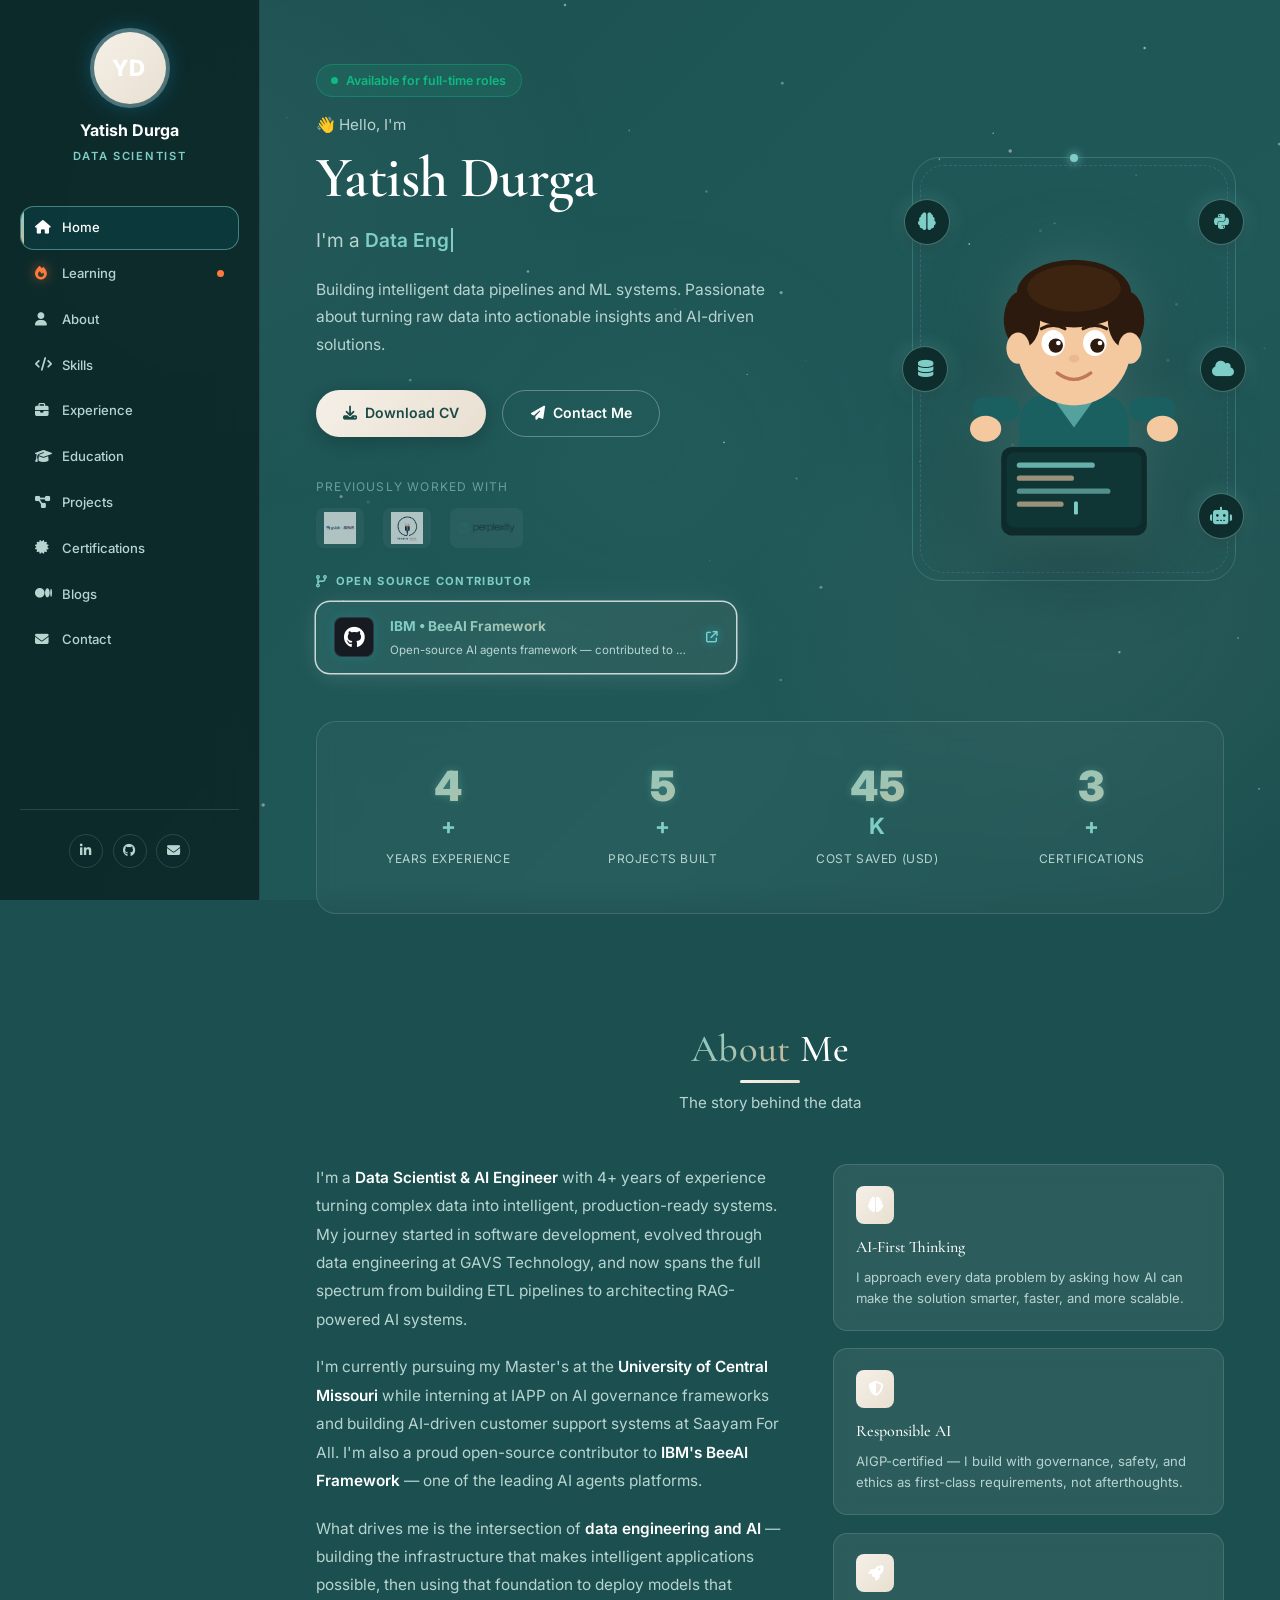
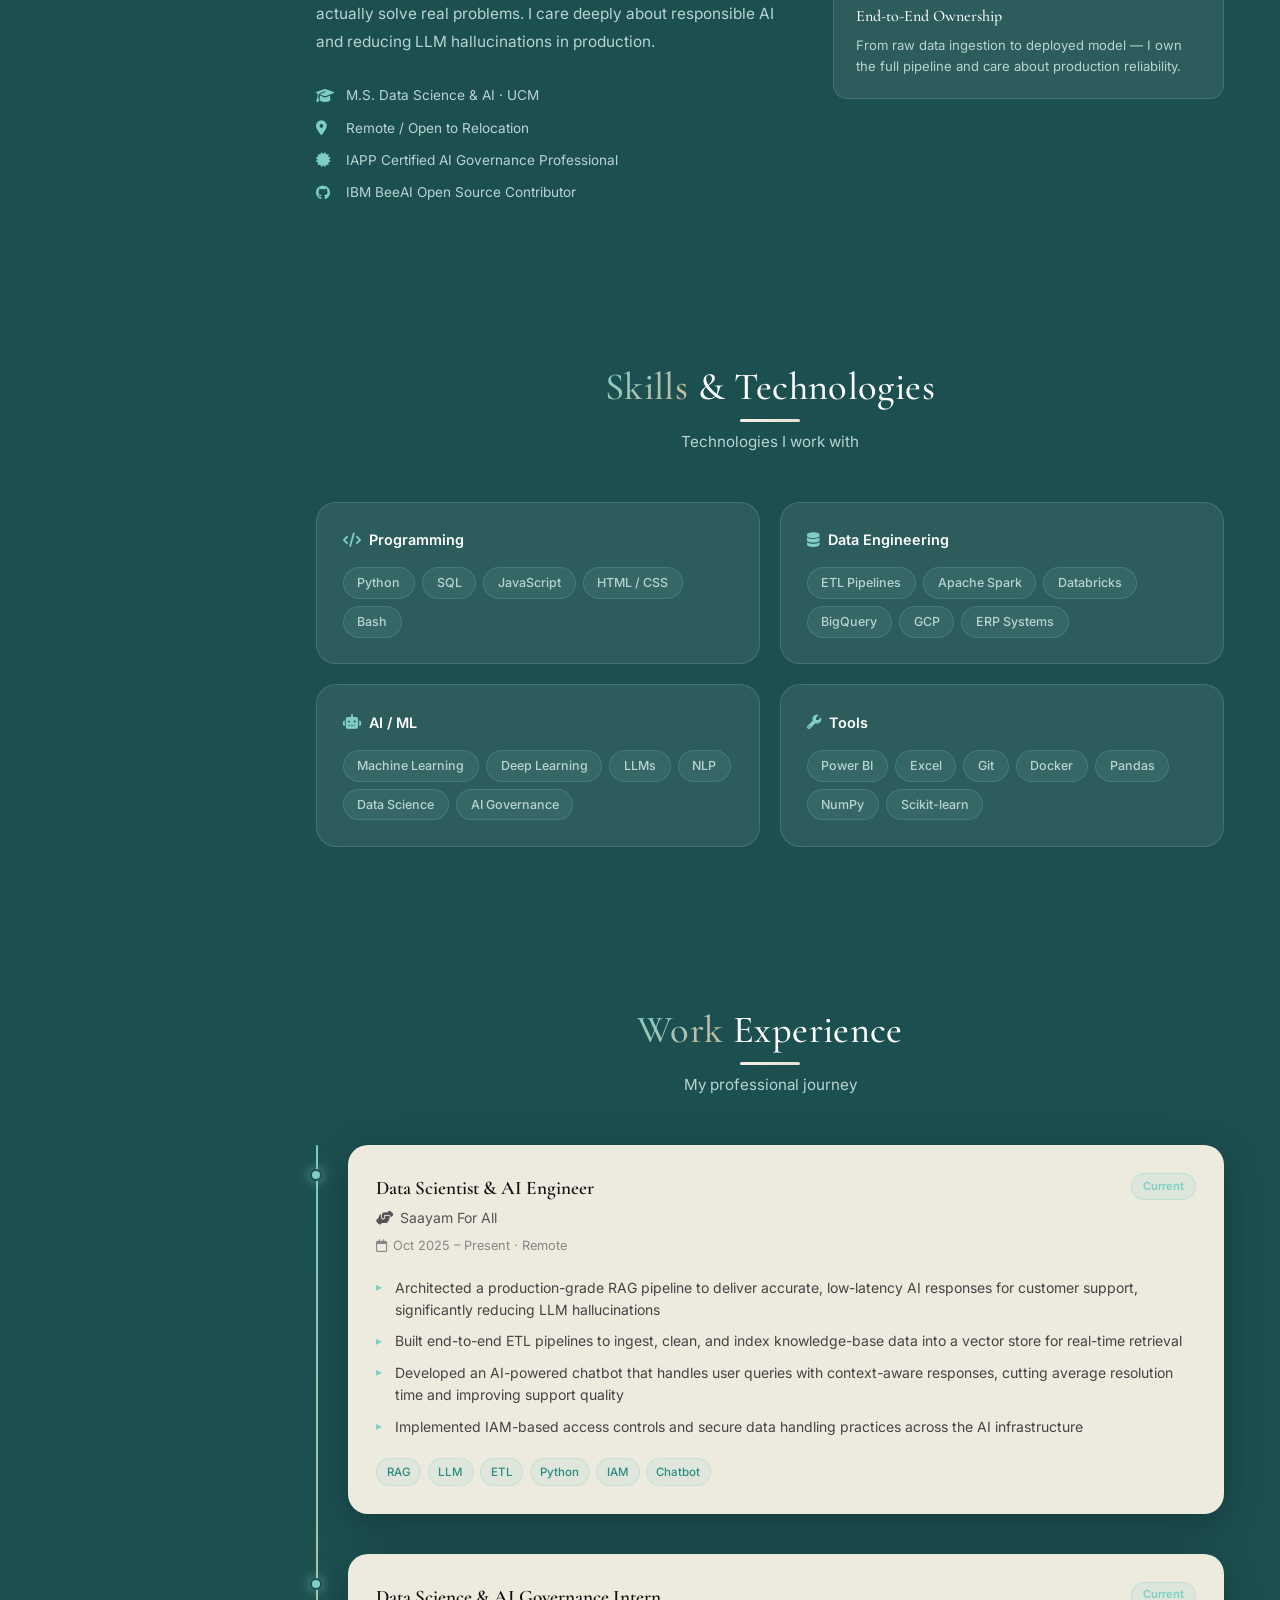
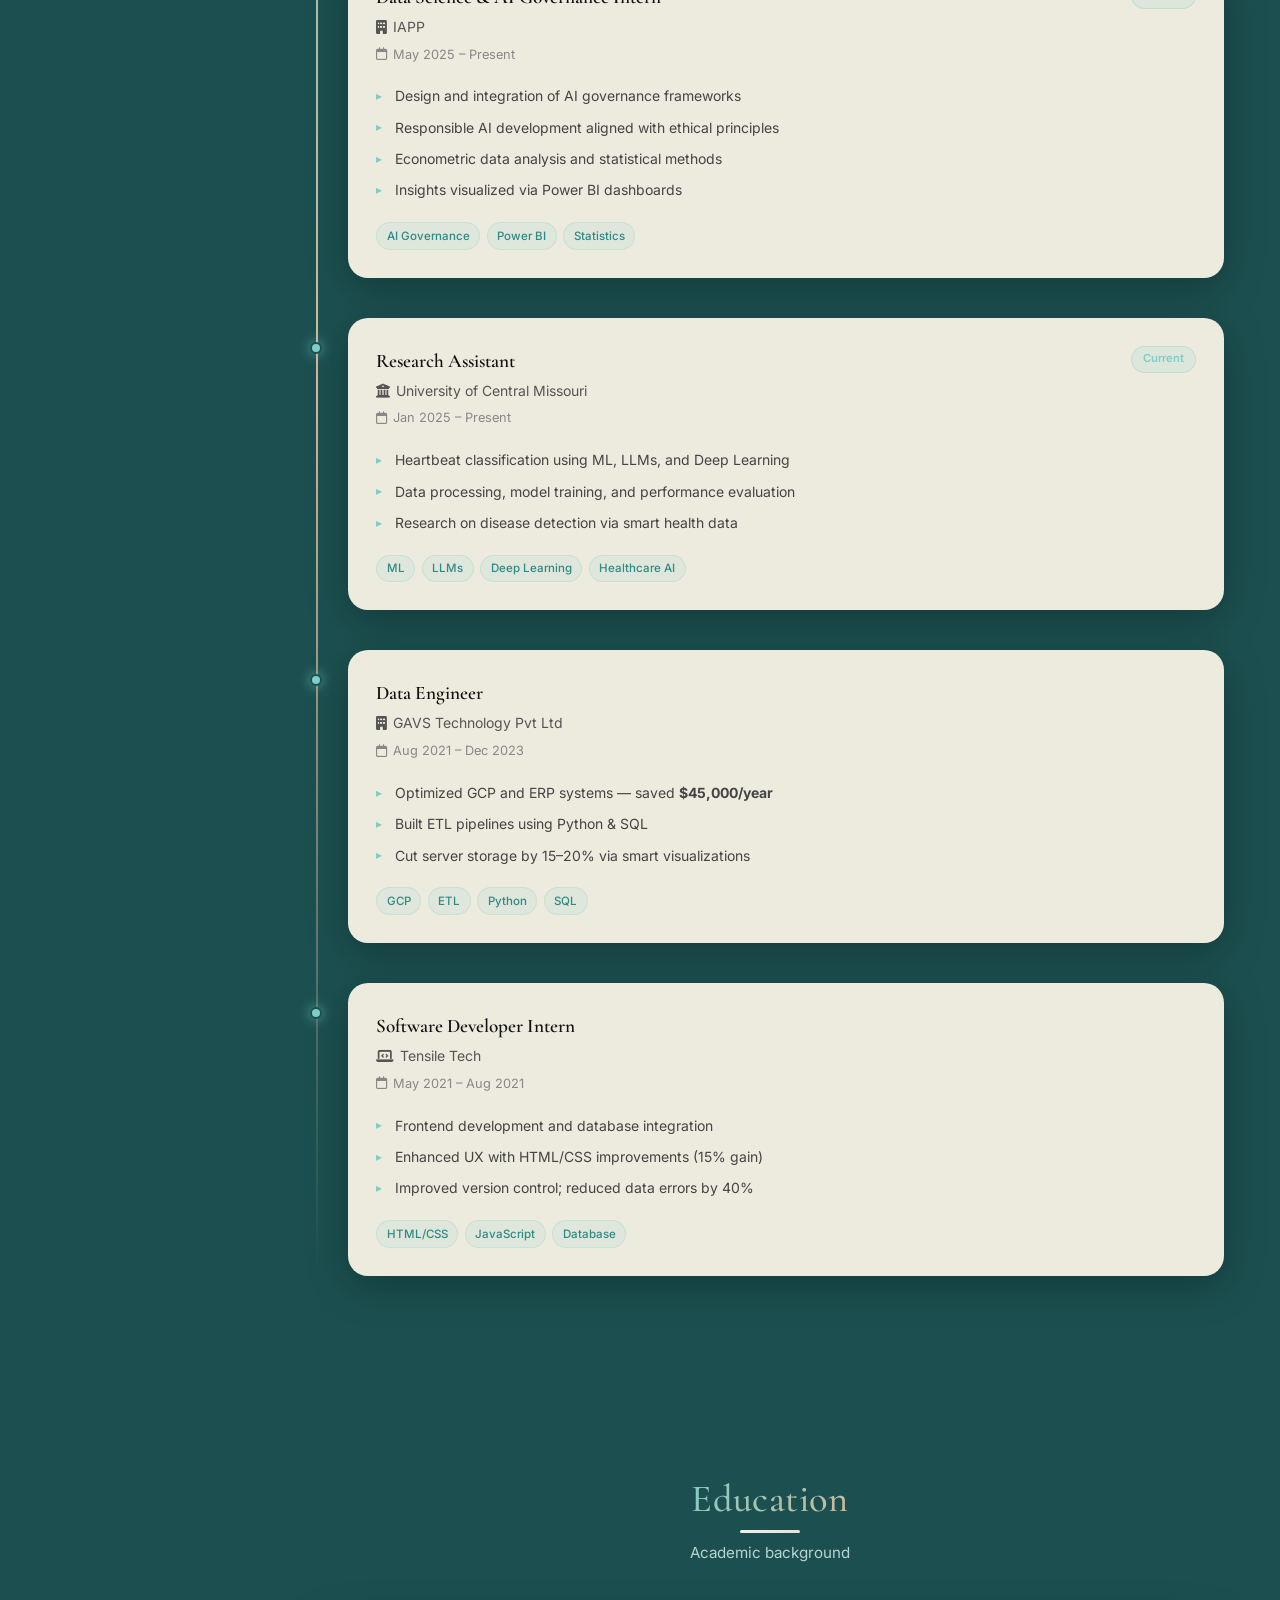
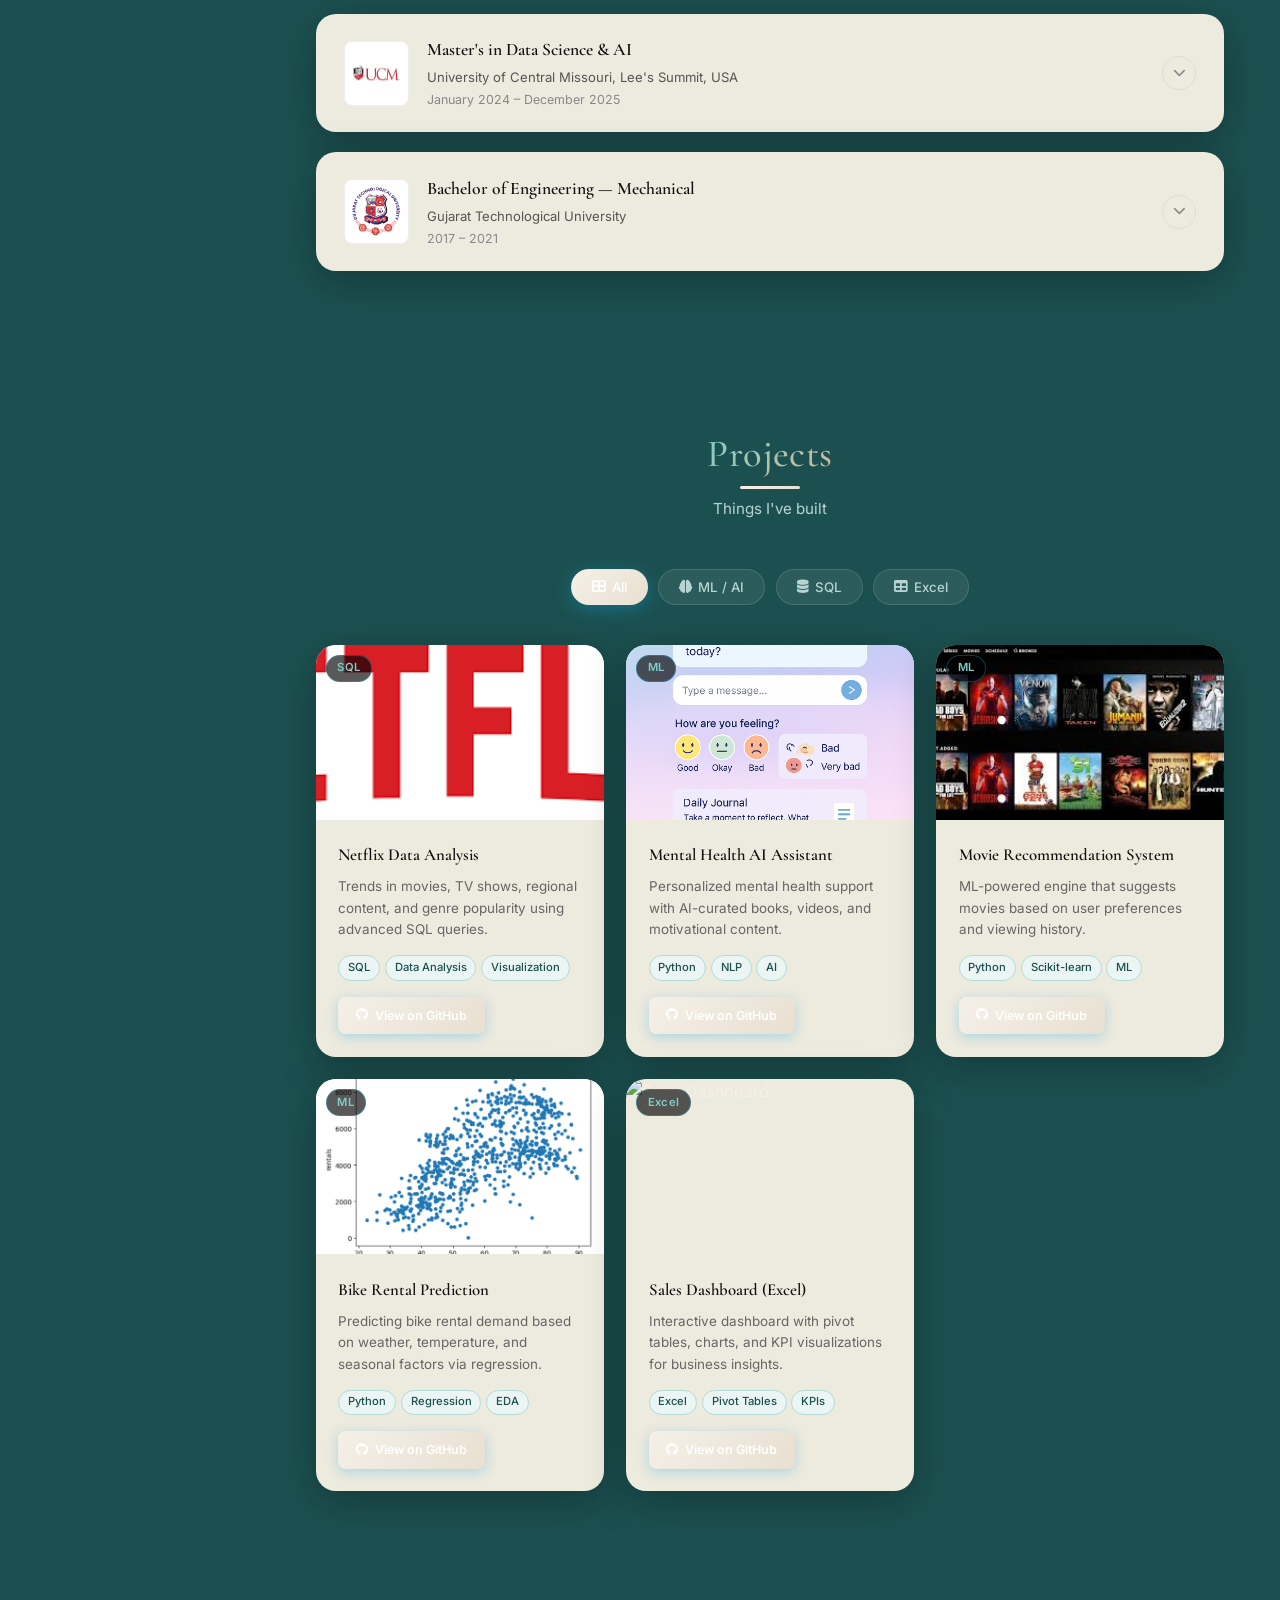
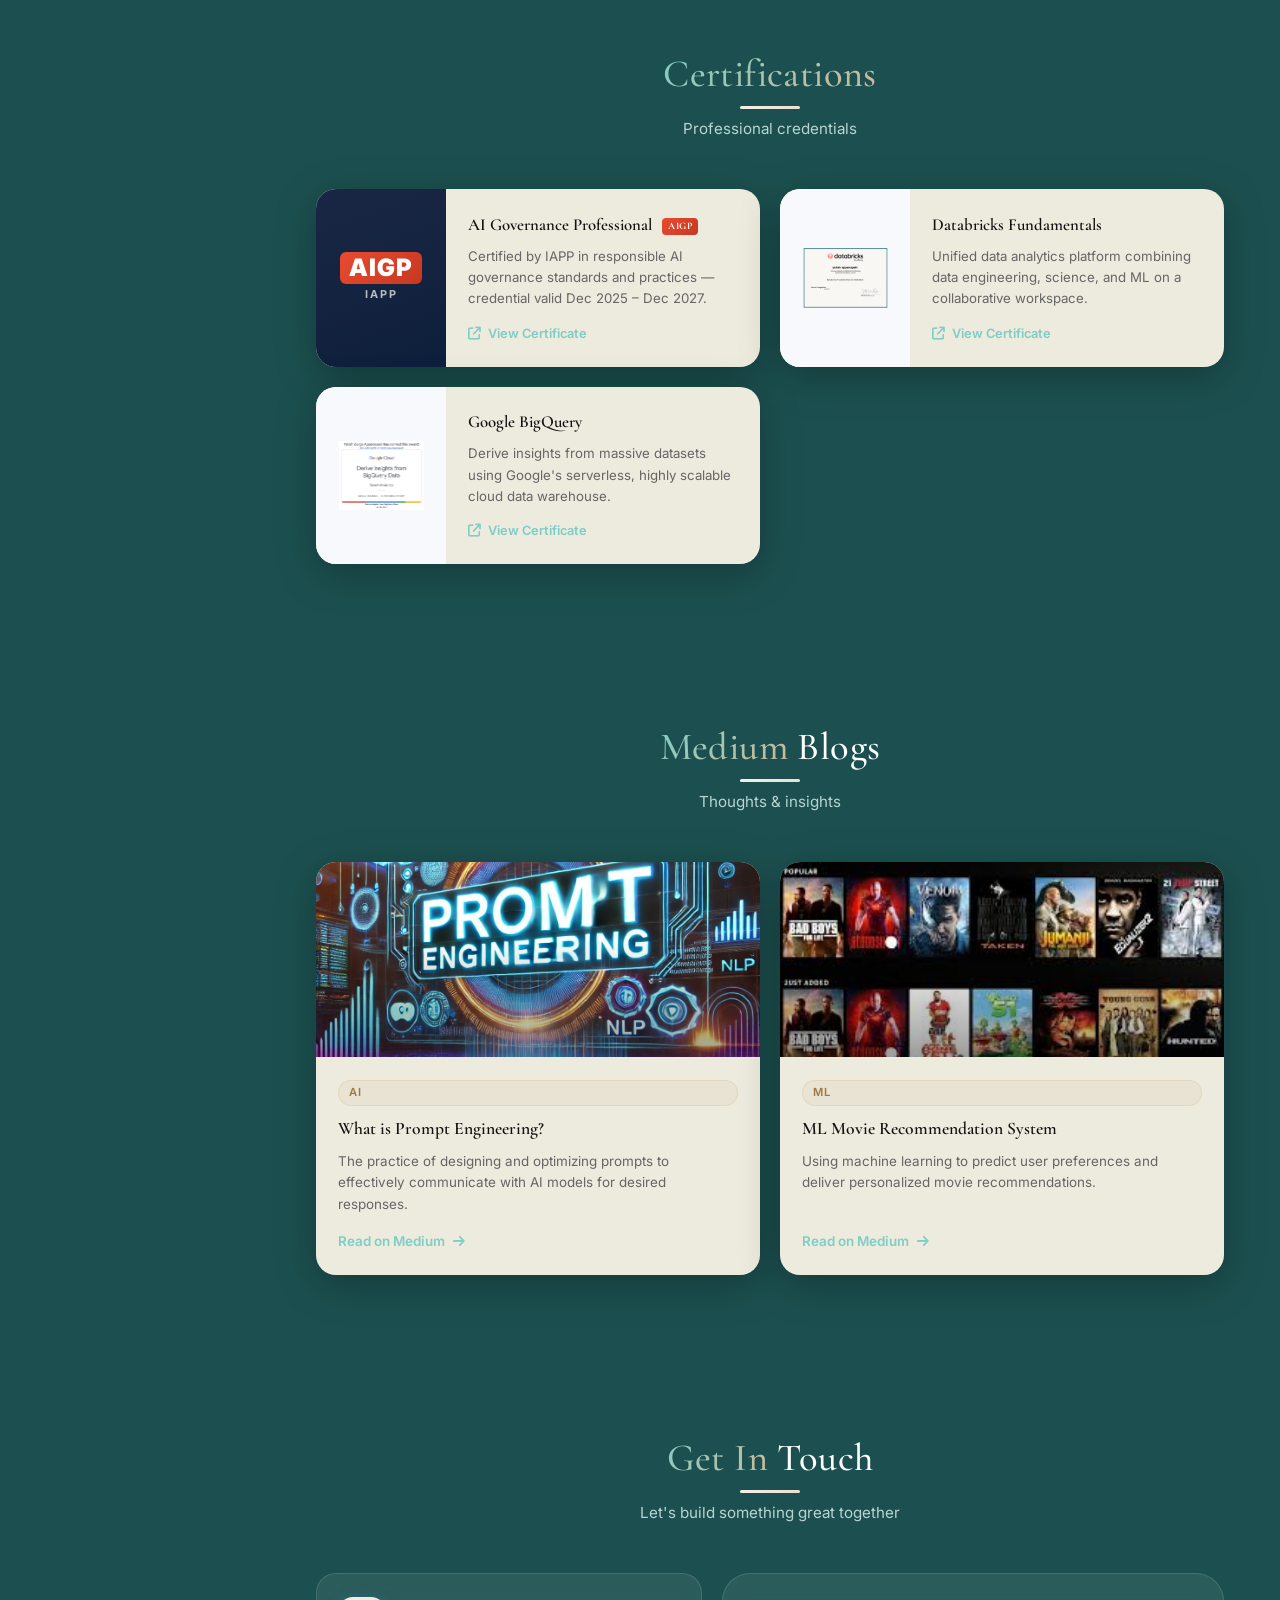
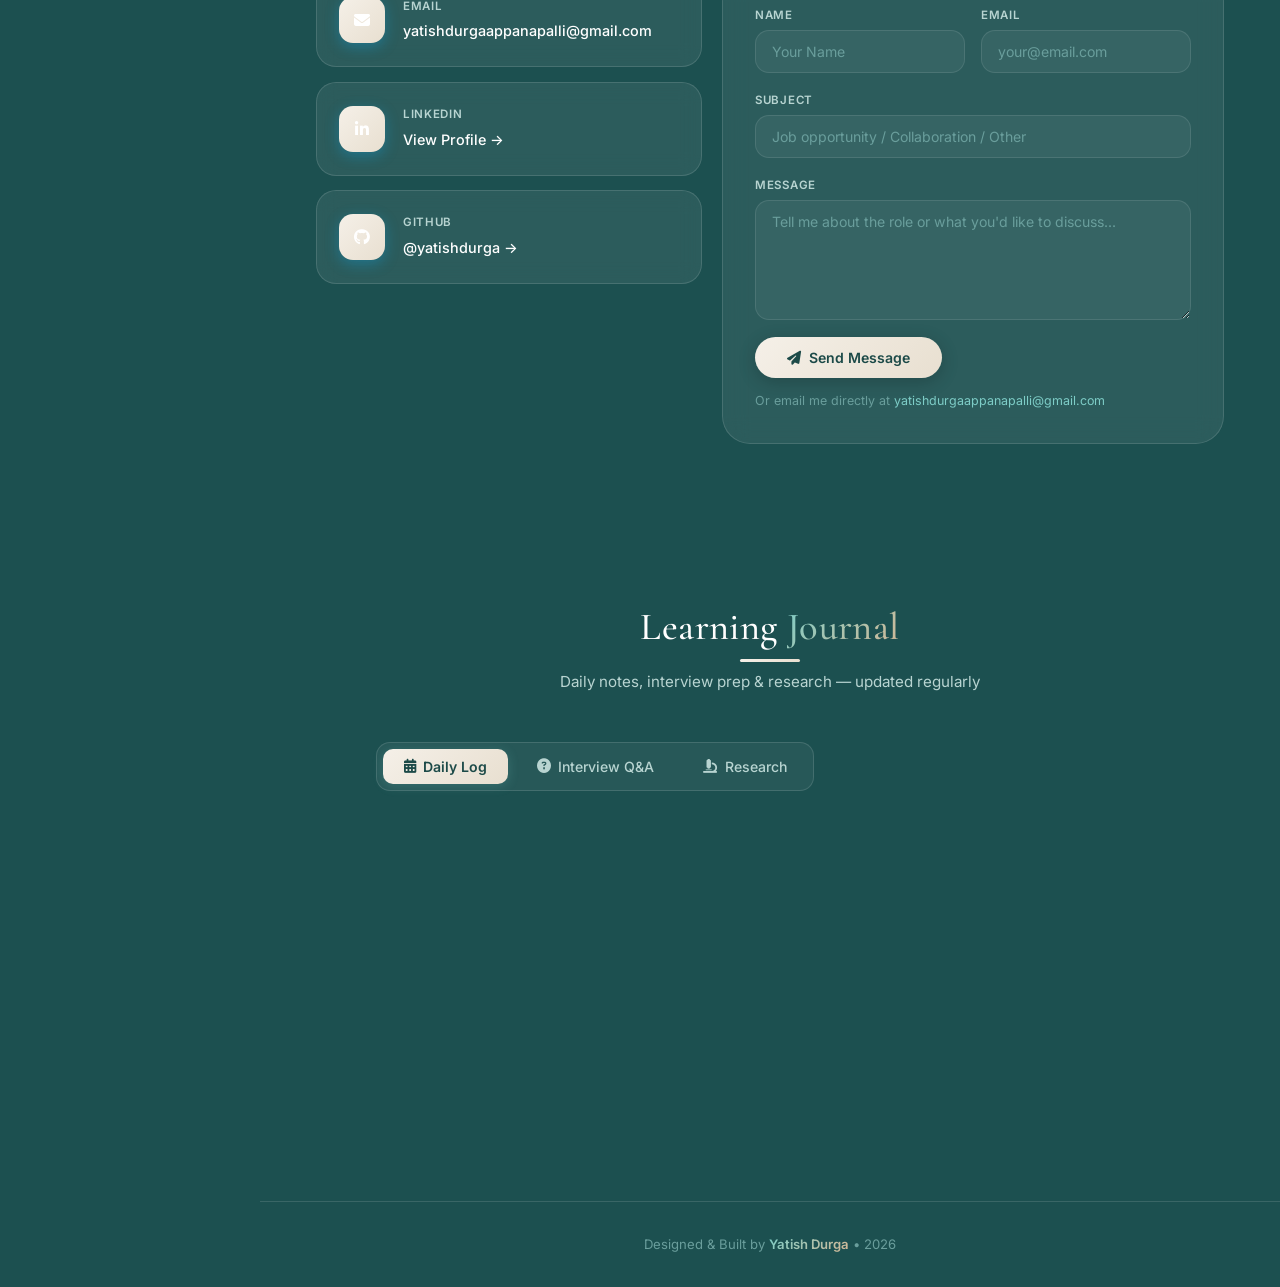
==== index.html @ 98afd95f "New Update" ====
<!DOCTYPE html>
<html lang="en">
<head>
    <meta charset="UTF-8">
    <meta name="viewport" content="width=device-width, initial-scale=1.0">
    <title>Yatish Durga | Data Scientist & AI Engineer</title>

    <!-- SEO -->
    <meta name="description" content="Yatish Durga — Data Scientist & AI Engineer with 4+ years of experience building intelligent data pipelines, ML systems, and GenAI solutions. Open to full-time opportunities.">
    <meta name="keywords" content="Yatish Durga, Data Scientist, AI Engineer, Data Engineer, Machine Learning, ETL, RAG, Python, SQL, LLM, GenAI">
    <meta name="author" content="Yatish Durga">
    <meta name="robots" content="index, follow">

    <!-- Open Graph (LinkedIn, Facebook previews) -->
    <meta property="og:type" content="website">
    <meta property="og:title" content="Yatish Durga | Data Scientist & AI Engineer">
    <meta property="og:description" content="Building intelligent data pipelines, ML systems, and AI-driven solutions. 4+ years experience · Open to opportunities.">
    <meta property="og:url" content="https://yatishdurga.com/">
    <meta property="og:image" content="Images/graduation.jpeg">

    <!-- Twitter Card -->
    <meta name="twitter:card" content="summary_large_image">
    <meta name="twitter:title" content="Yatish Durga | Data Scientist & AI Engineer">
    <meta name="twitter:description" content="Building intelligent data pipelines, ML systems, and AI-driven solutions.">

    <!-- Favicon -->
    <link rel="icon" href="data:image/svg+xml,<svg xmlns='http://www.w3.org/2000/svg' viewBox='0 0 32 32'><rect width='32' height='32' rx='8' fill='%230ea5e9'/><text x='50%25' y='56%25' dominant-baseline='middle' text-anchor='middle' fill='white' font-size='13' font-weight='900' font-family='system-ui,sans-serif'>YD</text></svg>">

    <link rel="stylesheet" href="styles.css">
    <link rel="preconnect" href="https://fonts.googleapis.com">
    <link rel="preconnect" href="https://fonts.gstatic.com" crossorigin>
    <link href="https://fonts.googleapis.com/css2?family=Cormorant+Garamond:ital,wght@0,300;0,400;0,500;0,600;0,700;1,300;1,400&family=Inter:wght@300;400;500;600;700;800;900&display=swap" rel="stylesheet">
    <link rel="stylesheet" href="https://cdnjs.cloudflare.com/ajax/libs/font-awesome/6.5.0/css/all.min.css">
</head>
<body>

<!-- Custom Cursor -->
<div id="cursor-dot"></div>
<div id="cursor-ring"></div>

<!-- Page Loader -->
<div id="page-loader">
    <div class="loader-inner">
        <div class="loader-ring"></div>
        <span class="loader-initials">YD</span>
    </div>
</div>

<canvas id="particles-canvas"></canvas>
<div id="scroll-progress"></div>

<!-- Sidebar -->
<nav class="sidebar" id="sidebar">
    <div class="sidebar-profile">
        <div class="sidebar-initials">YD</div>
        <h2 class="sidebar-name">Yatish Durga</h2>
        <p class="sidebar-title">Data Scientist</p>
    </div>

    <ul class="nav-links">
        <li><a href="#home"           class="nav-link active"><i class="fa-solid fa-house"></i><span>Home</span></a></li>
        <li><a href="learning.html"   class="nav-link nav-link-learning"><i class="fa-solid fa-fire"></i><span>Learning</span><span class="nav-live-dot"></span></a></li>
        <li><a href="#about"          class="nav-link"><i class="fa-solid fa-user"></i><span>About</span></a></li>
        <li><a href="#skills"         class="nav-link"><i class="fa-solid fa-code"></i><span>Skills</span></a></li>
        <li><a href="#experience"     class="nav-link"><i class="fa-solid fa-briefcase"></i><span>Experience</span></a></li>
        <li><a href="#education"      class="nav-link"><i class="fa-solid fa-graduation-cap"></i><span>Education</span></a></li>
        <li><a href="#projects"       class="nav-link"><i class="fa-solid fa-diagram-project"></i><span>Projects</span></a></li>
        <li><a href="#certifications" class="nav-link"><i class="fa-solid fa-certificate"></i><span>Certifications</span></a></li>
        <li><a href="#blogs"          class="nav-link"><i class="fa-brands fa-medium"></i><span>Blogs</span></a></li>
        <li><a href="#contact"        class="nav-link"><i class="fa-solid fa-envelope"></i><span>Contact</span></a></li>
    </ul>

    <div class="sidebar-socials">
        <a href="https://www.linkedin.com/in/yatish-durga-22b424197/" target="_blank" class="social-btn" title="LinkedIn">
            <i class="fa-brands fa-linkedin-in"></i>
        </a>
        <a href="https://github.com/yatishdurga" target="_blank" class="social-btn" title="GitHub">
            <i class="fa-brands fa-github"></i>
        </a>
        <a href="mailto:yatishdurgaappanapalli@gmail.com" class="social-btn" title="Email">
            <i class="fa-solid fa-envelope"></i>
        </a>
    </div>
</nav>

<!-- Mobile toggle -->
<button class="mobile-toggle" id="mobileToggle" aria-label="Toggle menu">
    <span></span><span></span><span></span>
</button>

<!-- Main -->
<main class="main-content" id="mainContent">

    <!-- HOME -->
    <section id="home" class="section home-section">
        <div class="home-content">
            <div class="home-text">
                <div class="availability-badge">
                    <span class="avail-dot"></span>
                    Available for full-time roles
                </div>
                <p class="greeting">👋 Hello, I'm</p>
                <h1 class="hero-name">Yatish Durga</h1>
                <div class="hero-roles">
                    <span class="role-static">I'm a </span>
                    <span id="typewriter" class="role-typewriter"></span>
                </div>
                <p class="hero-bio">Building intelligent data pipelines and ML systems. Passionate about turning raw data into actionable insights and AI-driven solutions.</p>
                <div class="hero-actions">
                    <a href="Images/Yatish Durga A .pdf" class="btn btn-primary" download>
                        <i class="fa-solid fa-download"></i> Download CV
                    </a>
                    <a href="#contact" class="btn btn-outline">
                        <i class="fa-solid fa-paper-plane"></i> Contact Me
                    </a>
                </div>
                <div class="hero-companies">
                    <p class="companies-label">Previously worked with</p>
                    <div class="companies-row">
                        <a href="https://gavstech.com/" target="_blank" class="company-logo-link">
                            <img src="Images/gavs_logo.jpeg" alt="GAVS Technology" class="company-logo">
                        </a>
                        <a href="#" class="company-logo-link">
                            <img src="Images/tensile_tech_official_logo.jpeg" alt="Tensile Tech" class="company-logo">
                        </a>
                        <a href="https://www.perplexity.ai/" target="_blank" class="company-logo-link">
                            <img src="Images/Perplexity-Logo.png" alt="Perplexity AI" class="company-logo">
                        </a>
                    </div>
                </div>

                <!-- Open Source Contribution -->
                <div class="oss-highlight">
                    <div class="oss-label">
                        <i class="fa-solid fa-code-branch"></i>
                        <span>Open Source Contributor</span>
                    </div>
                    <a href="https://github.com/i-am-bee/beeai-framework" target="_blank" class="oss-card">
                        <div class="oss-logo-wrap">
                            <i class="fa-brands fa-github oss-gh-icon"></i>
                        </div>
                        <div class="oss-info">
                            <p class="oss-org">IBM &bull; BeeAI Framework</p>
                            <p class="oss-desc">Open-source AI agents framework — contributed to production codebase</p>
                        </div>
                        <div class="oss-arrow"><i class="fa-solid fa-arrow-up-right-from-square"></i></div>
                    </a>
                </div>
            </div>

            <div class="home-visual">
                <div class="profile-photo-wrap">
                    <div class="photo-ring photo-ring-1"></div>
                    <div class="photo-ring photo-ring-2"></div>
                    <!-- CSS animated boy avatar -->
                    <div class="avatar-wrap">
                        <svg class="boy-avatar" viewBox="0 0 200 260" xmlns="http://www.w3.org/2000/svg">
                            <!-- Body / torso -->
                            <rect x="58" y="150" width="84" height="90" rx="20" fill="#1a6060"/>
                            <!-- Collar -->
                            <polygon points="100,158 82,150 100,175 118,150" fill="#7ecdc7" opacity="0.6"/>
                            <!-- Neck -->
                            <rect x="88" y="134" width="24" height="22" rx="8" fill="#f5c9a0"/>
                            <!-- Head -->
                            <ellipse cx="100" cy="112" rx="44" ry="46" fill="#f5c9a0"/>
                            <!-- Hair -->
                            <ellipse cx="100" cy="72" rx="44" ry="26" fill="#2d1a0e"/>
                            <ellipse cx="60" cy="92" rx="14" ry="22" fill="#2d1a0e"/>
                            <ellipse cx="140" cy="92" rx="14" ry="22" fill="#2d1a0e"/>
                            <ellipse cx="100" cy="68" rx="36" ry="18" fill="#3d2410"/>
                            <!-- Ears -->
                            <ellipse cx="57" cy="114" rx="9" ry="12" fill="#f5c9a0"/>
                            <ellipse cx="143" cy="114" rx="9" ry="12" fill="#f5c9a0"/>
                            <!-- Eyes -->
                            <ellipse cx="84" cy="110" rx="9" ry="10" fill="white"/>
                            <ellipse cx="116" cy="110" rx="9" ry="10" fill="white"/>
                            <circle cx="86" cy="112" r="5.5" fill="#2d1a0e" class="avatar-eye-l"/>
                            <circle cx="118" cy="112" r="5.5" fill="#2d1a0e" class="avatar-eye-r"/>
                            <!-- Eye shine -->
                            <circle cx="88" cy="110" r="1.8" fill="white"/>
                            <circle cx="120" cy="110" r="1.8" fill="white"/>
                            <!-- Eyebrows -->
                            <path d="M75 99 Q84 94 93 99" stroke="#2d1a0e" stroke-width="2.5" fill="none" stroke-linecap="round"/>
                            <path d="M107 99 Q116 94 125 99" stroke="#2d1a0e" stroke-width="2.5" fill="none" stroke-linecap="round"/>
                            <!-- Nose -->
                            <ellipse cx="100" cy="122" rx="4" ry="3" fill="#e8b08a" opacity="0.7"/>
                            <!-- Smile -->
                            <path d="M87 133 Q100 143 113 133" stroke="#c0785a" stroke-width="2.5" fill="none" stroke-linecap="round"/>
                            <!-- Arms -->
                            <rect x="22" y="152" width="36" height="18" rx="9" fill="#1a6060" class="avatar-arm-l"/>
                            <rect x="142" y="152" width="36" height="18" rx="9" fill="#1a6060" class="avatar-arm-r"/>
                            <!-- Hands -->
                            <ellipse cx="32" cy="176" rx="12" ry="10" fill="#f5c9a0" class="avatar-hand-l"/>
                            <ellipse cx="168" cy="176" rx="12" ry="10" fill="#f5c9a0" class="avatar-hand-r"/>
                            <!-- Laptop base -->
                            <rect x="44" y="190" width="112" height="68" rx="8" fill="#0e2a2a"/>
                            <rect x="48" y="194" width="104" height="58" rx="6" fill="#0f3535"/>
                            <!-- Code lines on screen -->
                            <rect x="56" y="202" width="60" height="4" rx="2" fill="#7ecdc7" opacity="0.8" class="avatar-code-1"/>
                            <rect x="56" y="212" width="44" height="4" rx="2" fill="#d4b896" opacity="0.7" class="avatar-code-2"/>
                            <rect x="56" y="222" width="72" height="4" rx="2" fill="#7ecdc7" opacity="0.6" class="avatar-code-3"/>
                            <rect x="56" y="232" width="36" height="4" rx="2" fill="#d4b896" opacity="0.7" class="avatar-code-4"/>
                            <!-- Cursor blink -->
                            <rect x="100" y="232" width="3" height="10" rx="1" fill="#7ecdc7" class="avatar-cursor"/>
                        </svg>
                    </div>
                    <div class="orbit-badge ob-1" title="Python"><i class="fa-brands fa-python"></i></div>
                    <div class="orbit-badge ob-2" title="Machine Learning"><i class="fa-solid fa-brain"></i></div>
                    <div class="orbit-badge ob-3" title="Cloud & Data"><i class="fa-solid fa-cloud"></i></div>
                    <div class="orbit-badge ob-4" title="SQL / ETL"><i class="fa-solid fa-database"></i></div>
                    <div class="orbit-badge ob-5" title="GenAI"><i class="fa-solid fa-robot"></i></div>
                </div>
            </div>
        </div>

        <div class="stats-row">
            <div class="stat-item">
                <div><span class="stat-number" data-count="4">0</span><span class="stat-suffix">+</span></div>
                <p class="stat-label">Years Experience</p>
            </div>
            <div class="stat-item">
                <div><span class="stat-number" data-count="5">0</span><span class="stat-suffix">+</span></div>
                <p class="stat-label">Projects Built</p>
            </div>
            <div class="stat-item">
                <div><span class="stat-number" data-count="45">0</span><span class="stat-suffix">K</span></div>
                <p class="stat-label">Cost Saved (USD)</p>
            </div>
            <div class="stat-item">
                <div><span class="stat-number" data-count="3">0</span><span class="stat-suffix">+</span></div>
                <p class="stat-label">Certifications</p>
            </div>
        </div>
    </section>

    <!-- ABOUT -->
    <section id="about" class="section about-section">
        <div class="section-header">
            <h2 class="section-title"><span class="title-accent">About</span> Me</h2>
            <p class="section-subtitle">The story behind the data</p>
        </div>
        <div class="about-grid">
            <div class="about-text reveal">
                <p class="about-para">I'm a <strong>Data Scientist & AI Engineer</strong> with 4+ years of experience turning complex data into intelligent, production-ready systems. My journey started in software development, evolved through data engineering at GAVS Technology, and now spans the full spectrum from building ETL pipelines to architecting RAG-powered AI systems.</p>
                <p class="about-para">I'm currently pursuing my Master's at the <strong>University of Central Missouri</strong> while interning at IAPP on AI governance frameworks and building AI-driven customer support systems at Saayam For All. I'm also a proud open-source contributor to <strong>IBM's BeeAI Framework</strong> — one of the leading AI agents platforms.</p>
                <p class="about-para">What drives me is the intersection of <strong>data engineering and AI</strong> — building the infrastructure that makes intelligent applications possible, then using that foundation to deploy models that actually solve real problems. I care deeply about responsible AI and reducing LLM hallucinations in production.</p>
                <div class="about-highlights">
                    <div class="about-highlight-item">
                        <i class="fa-solid fa-graduation-cap"></i>
                        <span>M.S. Data Science &amp; AI · UCM</span>
                    </div>
                    <div class="about-highlight-item">
                        <i class="fa-solid fa-location-dot"></i>
                        <span>Remote / Open to Relocation</span>
                    </div>
                    <div class="about-highlight-item">
                        <i class="fa-solid fa-certificate"></i>
                        <span>IAPP Certified AI Governance Professional</span>
                    </div>
                    <div class="about-highlight-item">
                        <i class="fa-brands fa-github"></i>
                        <span>IBM BeeAI Open Source Contributor</span>
                    </div>
                </div>
            </div>
            <div class="about-values reveal">
                <div class="value-card">
                    <div class="value-icon"><i class="fa-solid fa-brain"></i></div>
                    <h4>AI-First Thinking</h4>
                    <p>I approach every data problem by asking how AI can make the solution smarter, faster, and more scalable.</p>
                </div>
                <div class="value-card">
                    <div class="value-icon"><i class="fa-solid fa-shield-halved"></i></div>
                    <h4>Responsible AI</h4>
                    <p>AIGP-certified — I build with governance, safety, and ethics as first-class requirements, not afterthoughts.</p>
                </div>
                <div class="value-card">
                    <div class="value-icon"><i class="fa-solid fa-rocket"></i></div>
                    <h4>End-to-End Ownership</h4>
                    <p>From raw data ingestion to deployed model — I own the full pipeline and care about production reliability.</p>
                </div>
            </div>
        </div>
    </section>

    <!-- SKILLS -->
    <section id="skills" class="section skills-section">
        <div class="section-header">
            <h2 class="section-title"><span class="title-accent">Skills</span> &amp; Technologies</h2>
            <p class="section-subtitle">Technologies I work with</p>
        </div>
        <div class="skills-grid">
            <div class="skill-category reveal">
                <h3 class="skill-cat-title"><i class="fa-solid fa-code"></i> Programming</h3>
                <div class="skill-tags">
                    <span class="skill-tag">Python</span>
                    <span class="skill-tag">SQL</span>
                    <span class="skill-tag">JavaScript</span>
                    <span class="skill-tag">HTML / CSS</span>
                    <span class="skill-tag">Bash</span>
                </div>
            </div>
            <div class="skill-category reveal">
                <h3 class="skill-cat-title"><i class="fa-solid fa-database"></i> Data Engineering</h3>
                <div class="skill-tags">
                    <span class="skill-tag">ETL Pipelines</span>
                    <span class="skill-tag">Apache Spark</span>
                    <span class="skill-tag">Databricks</span>
                    <span class="skill-tag">BigQuery</span>
                    <span class="skill-tag">GCP</span>
                    <span class="skill-tag">ERP Systems</span>
                </div>
            </div>
            <div class="skill-category reveal">
                <h3 class="skill-cat-title"><i class="fa-solid fa-robot"></i> AI / ML</h3>
                <div class="skill-tags">
                    <span class="skill-tag">Machine Learning</span>
                    <span class="skill-tag">Deep Learning</span>
                    <span class="skill-tag">LLMs</span>
                    <span class="skill-tag">NLP</span>
                    <span class="skill-tag">Data Science</span>
                    <span class="skill-tag">AI Governance</span>
                </div>
            </div>
            <div class="skill-category reveal">
                <h3 class="skill-cat-title"><i class="fa-solid fa-wrench"></i> Tools</h3>
                <div class="skill-tags">
                    <span class="skill-tag">Power BI</span>
                    <span class="skill-tag">Excel</span>
                    <span class="skill-tag">Git</span>
                    <span class="skill-tag">Docker</span>
                    <span class="skill-tag">Pandas</span>
                    <span class="skill-tag">NumPy</span>
                    <span class="skill-tag">Scikit-learn</span>
                </div>
            </div>
        </div>
    </section>

    <!-- EXPERIENCE -->
    <section id="experience" class="section experience-section">
        <div class="section-header">
            <h2 class="section-title"><span class="title-accent">Work</span> Experience</h2>
            <p class="section-subtitle">My professional journey</p>
        </div>
        <div class="timeline">

            <div class="timeline-item reveal">
                <div class="timeline-dot"></div>
                <div class="timeline-card">
                    <div class="timeline-header">
                        <div>
                            <h3 class="timeline-role">Data Scientist &amp; AI Engineer</h3>
                            <p class="timeline-company"><i class="fa-solid fa-hands-helping"></i> Saayam For All</p>
                        </div>
                        <span class="timeline-badge">Current</span>
                    </div>
                    <p class="timeline-date"><i class="fa-regular fa-calendar"></i> Oct 2025 – Present · Remote</p>
                    <ul class="timeline-list">
                        <li>Architected a production-grade RAG pipeline to deliver accurate, low-latency AI responses for customer support, significantly reducing LLM hallucinations</li>
                        <li>Built end-to-end ETL pipelines to ingest, clean, and index knowledge-base data into a vector store for real-time retrieval</li>
                        <li>Developed an AI-powered chatbot that handles user queries with context-aware responses, cutting average resolution time and improving support quality</li>
                        <li>Implemented IAM-based access controls and secure data handling practices across the AI infrastructure</li>
                    </ul>
                    <div class="timeline-tags">
                        <span class="tag">RAG</span>
                        <span class="tag">LLM</span>
                        <span class="tag">ETL</span>
                        <span class="tag">Python</span>
                        <span class="tag">IAM</span>
                        <span class="tag">Chatbot</span>
                    </div>
                </div>
            </div>

            <div class="timeline-item reveal">
                <div class="timeline-dot"></div>
                <div class="timeline-card">
                    <div class="timeline-header">
                        <div>
                            <h3 class="timeline-role">Data Science &amp; AI Governance Intern</h3>
                            <p class="timeline-company"><i class="fa-solid fa-building"></i> IAPP</p>
                        </div>
                        <span class="timeline-badge">Current</span>
                    </div>
                    <p class="timeline-date"><i class="fa-regular fa-calendar"></i> May 2025 – Present</p>
                    <ul class="timeline-list">
                        <li>Design and integration of AI governance frameworks</li>
                        <li>Responsible AI development aligned with ethical principles</li>
                        <li>Econometric data analysis and statistical methods</li>
                        <li>Insights visualized via Power BI dashboards</li>
                    </ul>
                    <div class="timeline-tags">
                        <span class="tag">AI Governance</span>
                        <span class="tag">Power BI</span>
                        <span class="tag">Statistics</span>
                    </div>
                </div>
            </div>

            <div class="timeline-item reveal">
                <div class="timeline-dot"></div>
                <div class="timeline-card">
                    <div class="timeline-header">
                        <div>
                            <h3 class="timeline-role">Research Assistant</h3>
                            <p class="timeline-company"><i class="fa-solid fa-building-columns"></i> University of Central Missouri</p>
                        </div>
                        <span class="timeline-badge">Current</span>
                    </div>
                    <p class="timeline-date"><i class="fa-regular fa-calendar"></i> Jan 2025 – Present</p>
                    <ul class="timeline-list">
                        <li>Heartbeat classification using ML, LLMs, and Deep Learning</li>
                        <li>Data processing, model training, and performance evaluation</li>
                        <li>Research on disease detection via smart health data</li>
                    </ul>
                    <div class="timeline-tags">
                        <span class="tag">ML</span>
                        <span class="tag">LLMs</span>
                        <span class="tag">Deep Learning</span>
                        <span class="tag">Healthcare AI</span>
                    </div>
                </div>
            </div>

            <div class="timeline-item reveal">
                <div class="timeline-dot"></div>
                <div class="timeline-card">
                    <div class="timeline-header">
                        <div>
                            <h3 class="timeline-role">Data Engineer</h3>
                            <p class="timeline-company"><i class="fa-solid fa-building"></i> GAVS Technology Pvt Ltd</p>
                        </div>
                    </div>
                    <p class="timeline-date"><i class="fa-regular fa-calendar"></i> Aug 2021 – Dec 2023</p>
                    <ul class="timeline-list">
                        <li>Optimized GCP and ERP systems — saved <strong>$45,000/year</strong></li>
                        <li>Built ETL pipelines using Python &amp; SQL</li>
                        <li>Cut server storage by 15–20% via smart visualizations</li>
                    </ul>
                    <div class="timeline-tags">
                        <span class="tag">GCP</span>
                        <span class="tag">ETL</span>
                        <span class="tag">Python</span>
                        <span class="tag">SQL</span>
                    </div>
                </div>
            </div>

            <div class="timeline-item reveal">
                <div class="timeline-dot"></div>
                <div class="timeline-card">
                    <div class="timeline-header">
                        <div>
                            <h3 class="timeline-role">Software Developer Intern</h3>
                            <p class="timeline-company"><i class="fa-solid fa-laptop-code"></i> Tensile Tech</p>
                        </div>
                    </div>
                    <p class="timeline-date"><i class="fa-regular fa-calendar"></i> May 2021 – Aug 2021</p>
                    <ul class="timeline-list">
                        <li>Frontend development and database integration</li>
                        <li>Enhanced UX with HTML/CSS improvements (15% gain)</li>
                        <li>Improved version control; reduced data errors by 40%</li>
                    </ul>
                    <div class="timeline-tags">
                        <span class="tag">HTML/CSS</span>
                        <span class="tag">JavaScript</span>
                        <span class="tag">Database</span>
                    </div>
                </div>
            </div>

        </div>
    </section>

    <!-- EDUCATION -->
    <section id="education" class="section education-section">
        <div class="section-header">
            <h2 class="section-title"><span class="title-accent">Education</span></h2>
            <p class="section-subtitle">Academic background</p>
        </div>
        <div class="education-list">

            <div class="edu-card reveal">
                <div class="edu-header" onclick="toggleEdu(this)">
                    <div class="edu-logo-info">
                        <img src="Images/ucmo logo.jpg" alt="UCMO" class="edu-logo">
                        <div>
                            <h3 class="edu-degree">Master's in Data Science &amp; AI</h3>
                            <p class="edu-school">University of Central Missouri, Lee's Summit, USA</p>
                            <p class="edu-date">January 2024 – December 2025</p>
                        </div>
                    </div>
                    <button class="edu-toggle-btn" aria-label="Toggle details">
                        <i class="fa-solid fa-chevron-down"></i>
                    </button>
                </div>
                <div class="edu-body">
                    <div class="edu-body-inner">
                        <p>Advanced studies in Data Science and Artificial Intelligence, focusing on machine learning, deep learning, and data analytics.</p>
                        <p><strong>Research Assistant:</strong> Heartbeat classification using ML, LLMs (Llama), and deep learning — assisting in data processing, model training, and evaluation for disease detection.</p>
                        <div class="edu-tags">
                            <span class="tag">Machine Learning</span>
                            <span class="tag">Deep Learning</span>
                            <span class="tag">AI Research</span>
                            <span class="tag">Data Analytics</span>
                        </div>
                    </div>
                </div>
            </div>

            <div class="edu-card reveal">
                <div class="edu-header" onclick="toggleEdu(this)">
                    <div class="edu-logo-info">
                        <img src="Images/gtu logo.png" alt="GTU" class="edu-logo">
                        <div>
                            <h3 class="edu-degree">Bachelor of Engineering — Mechanical</h3>
                            <p class="edu-school">Gujarat Technological University</p>
                            <p class="edu-date">2017 – 2021</p>
                        </div>
                    </div>
                    <button class="edu-toggle-btn" aria-label="Toggle details">
                        <i class="fa-solid fa-chevron-down"></i>
                    </button>
                </div>
                <div class="edu-body">
                    <div class="edu-body-inner">
                        <p>Completed Bachelor's in Mechanical Engineering with focus on design, thermodynamics, and manufacturing processes. Transitioned into the data &amp; software field post-graduation.</p>
                        <div class="edu-tags">
                            <span class="tag">Engineering</span>
                            <span class="tag">Thermodynamics</span>
                            <span class="tag">Design</span>
                        </div>
                    </div>
                </div>
            </div>

        </div>
    </section>

    <!-- PROJECTS -->
    <section id="projects" class="section projects-section">
        <div class="section-header">
            <h2 class="section-title"><span class="title-accent">Projects</span></h2>
            <p class="section-subtitle">Things I've built</p>
        </div>

        <div class="filter-container">
            <button class="filter-btn active" data-filter="all"><i class="fa-solid fa-th-large"></i> All</button>
            <button class="filter-btn" data-filter="ml"><i class="fa-solid fa-brain"></i> ML / AI</button>
            <button class="filter-btn" data-filter="sql"><i class="fa-solid fa-database"></i> SQL</button>
            <button class="filter-btn" data-filter="excel"><i class="fa-solid fa-table"></i> Excel</button>
        </div>

        <div class="projects-grid">

            <div class="project-card reveal" data-category="sql">
                <div class="project-img">
                    <img src="Images/Netflix image.png" alt="Netflix Data Analysis">
                    <div class="project-overlay">
                        <a href="https://github.com/yatishdurga/Netflix-Data-Analysis-Project" target="_blank" class="overlay-btn">
                            <i class="fa-brands fa-github"></i> View Code
                        </a>
                    </div>
                    <span class="project-cat-badge">SQL</span>
                </div>
                <div class="project-info">
                    <h3 class="project-title">Netflix Data Analysis</h3>
                    <p class="project-desc">Trends in movies, TV shows, regional content, and genre popularity using advanced SQL queries.</p>
                    <div class="project-tech">
                        <span class="tech-tag">SQL</span>
                        <span class="tech-tag">Data Analysis</span>
                        <span class="tech-tag">Visualization</span>
                    </div>
                    <a href="https://github.com/yatishdurga/Netflix-Data-Analysis-Project" target="_blank" class="project-link-btn">
                        <i class="fa-brands fa-github"></i> View on GitHub
                    </a>
                </div>
            </div>

            <div class="project-card reveal" data-category="ml">
                <div class="project-img">
                    <img src="Images/AI Assistant Mental Health.png" alt="Mental Health AI">
                    <div class="project-overlay">
                        <a href="https://github.com/yatishdurga/MentalHealthSolver" target="_blank" class="overlay-btn">
                            <i class="fa-brands fa-github"></i> View Code
                        </a>
                    </div>
                    <span class="project-cat-badge">ML</span>
                </div>
                <div class="project-info">
                    <h3 class="project-title">Mental Health AI Assistant</h3>
                    <p class="project-desc">Personalized mental health support with AI-curated books, videos, and motivational content.</p>
                    <div class="project-tech">
                        <span class="tech-tag">Python</span>
                        <span class="tech-tag">NLP</span>
                        <span class="tech-tag">AI</span>
                    </div>
                    <a href="https://github.com/yatishdurga/MentalHealthSolver" target="_blank" class="project-link-btn">
                        <i class="fa-brands fa-github"></i> View on GitHub
                    </a>
                </div>
            </div>

            <div class="project-card reveal" data-category="ml">
                <div class="project-img">
                    <img src="Images/movie recommendations .jpeg" alt="Movie Recommendation">
                    <div class="project-overlay">
                        <a href="https://github.com/yatishdurga/Movie_Recommendation_System_Using_Machine_Learning.ipynb" target="_blank" class="overlay-btn">
                            <i class="fa-brands fa-github"></i> View Code
                        </a>
                    </div>
                    <span class="project-cat-badge">ML</span>
                </div>
                <div class="project-info">
                    <h3 class="project-title">Movie Recommendation System</h3>
                    <p class="project-desc">ML-powered engine that suggests movies based on user preferences and viewing history.</p>
                    <div class="project-tech">
                        <span class="tech-tag">Python</span>
                        <span class="tech-tag">Scikit-learn</span>
                        <span class="tech-tag">ML</span>
                    </div>
                    <a href="https://github.com/yatishdurga/Movie_Recommendation_System_Using_Machine_Learning.ipynb" target="_blank" class="project-link-btn">
                        <i class="fa-brands fa-github"></i> View on GitHub
                    </a>
                </div>
            </div>

            <div class="project-card reveal" data-category="ml">
                <div class="project-img">
                    <img src="Images/Bike rental Linear regression.png" alt="Bike Rental">
                    <div class="project-overlay">
                        <a href="https://github.com/yatishdurga/Machine-learning/blob/main/05_02b.ipynb" target="_blank" class="overlay-btn">
                            <i class="fa-brands fa-github"></i> View Code
                        </a>
                    </div>
                    <span class="project-cat-badge">ML</span>
                </div>
                <div class="project-info">
                    <h3 class="project-title">Bike Rental Prediction</h3>
                    <p class="project-desc">Predicting bike rental demand based on weather, temperature, and seasonal factors via regression.</p>
                    <div class="project-tech">
                        <span class="tech-tag">Python</span>
                        <span class="tech-tag">Regression</span>
                        <span class="tech-tag">EDA</span>
                    </div>
                    <a href="https://github.com/yatishdurga/Machine-learning/blob/main/05_02b.ipynb" target="_blank" class="project-link-btn">
                        <i class="fa-brands fa-github"></i> View on GitHub
                    </a>
                </div>
            </div>

            <div class="project-card reveal" data-category="excel">
                <div class="project-img">
                    <img src="https://img.freepik.com/free-vector/business-data-analysis-visualization-dashboard_24172-3.jpg" alt="Sales Dashboard">
                    <div class="project-overlay">
                        <a href="#" class="overlay-btn">
                            <i class="fa-brands fa-github"></i> View Code
                        </a>
                    </div>
                    <span class="project-cat-badge">Excel</span>
                </div>
                <div class="project-info">
                    <h3 class="project-title">Sales Dashboard (Excel)</h3>
                    <p class="project-desc">Interactive dashboard with pivot tables, charts, and KPI visualizations for business insights.</p>
                    <div class="project-tech">
                        <span class="tech-tag">Excel</span>
                        <span class="tech-tag">Pivot Tables</span>
                        <span class="tech-tag">KPIs</span>
                    </div>
                    <a href="#" class="project-link-btn">
                        <i class="fa-brands fa-github"></i> View on GitHub
                    </a>
                </div>
            </div>

        </div>
    </section>

    <!-- CERTIFICATIONS -->
    <section id="certifications" class="section certifications-section">
        <div class="section-header">
            <h2 class="section-title"><span class="title-accent">Certifications</span></h2>
            <p class="section-subtitle">Professional credentials</p>
        </div>
        <div class="cert-grid">

            <div class="cert-card reveal">
                <div class="cert-logo-wrap cert-logo-iapp">
                    <div class="cert-logo-icon-wrap">
                        <span class="cert-logo-text-badge">AIGP</span>
                        <span class="cert-logo-sub">iapp</span>
                    </div>
                </div>
                <div class="cert-info">
                    <h3 class="cert-name">AI Governance Professional <span class="cert-badge-new">AIGP</span></h3>
                    <p class="cert-desc">Certified by IAPP in responsible AI governance standards and practices — credential valid Dec 2025 – Dec 2027.</p>
                    <a href="https://www.linkedin.com/feed/update/urn:li:activity:7406694675098591232/" target="_blank" class="cert-link">
                        <i class="fa-solid fa-arrow-up-right-from-square"></i> View Certificate
                    </a>
                </div>
            </div>

            <div class="cert-card reveal">
                <div class="cert-logo-wrap">
                    <img src="Images/Databricks .png" alt="Databricks" class="cert-logo">
                </div>
                <div class="cert-info">
                    <h3 class="cert-name">Databricks Fundamentals</h3>
                    <p class="cert-desc">Unified data analytics platform combining data engineering, science, and ML on a collaborative workspace.</p>
                    <a href="#" target="_blank" class="cert-link">
                        <i class="fa-solid fa-arrow-up-right-from-square"></i> View Certificate
                    </a>
                </div>
            </div>

            <div class="cert-card reveal">
                <div class="cert-logo-wrap">
                    <img src="Images/Google Big query.png" alt="BigQuery" class="cert-logo">
                </div>
                <div class="cert-info">
                    <h3 class="cert-name">Google BigQuery</h3>
                    <p class="cert-desc">Derive insights from massive datasets using Google's serverless, highly scalable cloud data warehouse.</p>
                    <a href="https://www.cloudskillsboost.google/public_profiles/0121b85d-b0a3-42a3-9c81-abfa10156531/badges/10116335" target="_blank" class="cert-link">
                        <i class="fa-solid fa-arrow-up-right-from-square"></i> View Certificate
                    </a>
                </div>
            </div>

        </div>
    </section>

    <!-- BLOGS -->
    <section id="blogs" class="section blogs-section">
        <div class="section-header">
            <h2 class="section-title"><span class="title-accent">Medium</span> Blogs</h2>
            <p class="section-subtitle">Thoughts &amp; insights</p>
        </div>
        <div class="blog-grid">

            <div class="blog-card reveal">
                <div class="blog-img-wrap">
                    <img src="Images/Blog1.png" alt="Prompt Engineering" class="blog-img">
                    <div class="blog-overlay"></div>
                </div>
                <div class="blog-info">
                    <span class="blog-tag">AI</span>
                    <h3 class="blog-title">What is Prompt Engineering?</h3>
                    <p class="blog-excerpt">The practice of designing and optimizing prompts to effectively communicate with AI models for desired responses.</p>
                    <a href="https://medium.com/@yatishdurgaappanapalli/a-game-changer-in-the-ai-era-prompt-engineering-b49014a0cc3e" target="_blank" class="blog-read-btn">
                        Read on Medium <i class="fa-solid fa-arrow-right"></i>
                    </a>
                </div>
            </div>

            <div class="blog-card reveal">
                <div class="blog-img-wrap">
                    <img src="Images/movie recommendations .jpeg" alt="ML Blog" class="blog-img">
                    <div class="blog-overlay"></div>
                </div>
                <div class="blog-info">
                    <span class="blog-tag">ML</span>
                    <h3 class="blog-title">ML Movie Recommendation System</h3>
                    <p class="blog-excerpt">Using machine learning to predict user preferences and deliver personalized movie recommendations.</p>
                    <a href="#" target="_blank" class="blog-read-btn">
                        Read on Medium <i class="fa-solid fa-arrow-right"></i>
                    </a>
                </div>
            </div>

        </div>
    </section>

    <!-- CONTACT -->
    <section id="contact" class="section contact-section">
        <div class="section-header">
            <h2 class="section-title"><span class="title-accent">Get In</span> Touch</h2>
            <p class="section-subtitle">Let's build something great together</p>
        </div>
        <div class="contact-wrapper">
            <div class="contact-info">
                <div class="contact-card reveal">
                    <div class="contact-icon-wrap"><i class="fa-solid fa-envelope"></i></div>
                    <div class="contact-details">
                        <h3>Email</h3>
                        <a href="mailto:yatishdurgaappanapalli@gmail.com" class="contact-value">yatishdurgaappanapalli@gmail.com</a>
                    </div>
                </div>
                <div class="contact-card reveal">
                    <div class="contact-icon-wrap"><i class="fa-brands fa-linkedin-in"></i></div>
                    <div class="contact-details">
                        <h3>LinkedIn</h3>
                        <a href="https://www.linkedin.com/in/yatish-durga-22b424197/" target="_blank" class="contact-value">View Profile →</a>
                    </div>
                </div>
                <div class="contact-card reveal">
                    <div class="contact-icon-wrap"><i class="fa-brands fa-github"></i></div>
                    <div class="contact-details">
                        <h3>GitHub</h3>
                        <a href="https://github.com/yatishdurga" target="_blank" class="contact-value">@yatishdurga →</a>
                    </div>
                </div>
            </div>
            <div class="contact-form-wrap reveal">
                <form class="contact-form" action="https://formspree.io/f/xeojvzky" method="POST">
                    <div class="form-row">
                        <div class="form-group">
                            <label class="form-label">Name</label>
                            <input type="text" name="name" placeholder="Your Name" required class="form-input">
                        </div>
                        <div class="form-group">
                            <label class="form-label">Email</label>
                            <input type="email" name="email" placeholder="your@email.com" required class="form-input">
                        </div>
                    </div>
                    <div class="form-group">
                        <label class="form-label">Subject</label>
                        <input type="text" name="subject" placeholder="Job opportunity / Collaboration / Other" class="form-input">
                    </div>
                    <div class="form-group">
                        <label class="form-label">Message</label>
                        <textarea name="message" placeholder="Tell me about the role or what you'd like to discuss..." rows="5" required class="form-textarea"></textarea>
                    </div>
                    <button type="submit" class="btn btn-primary form-submit-btn">
                        <i class="fa-solid fa-paper-plane"></i> Send Message
                    </button>
                    <p class="form-note">Or email me directly at <a href="mailto:yatishdurgaappanapalli@gmail.com">yatishdurgaappanapalli@gmail.com</a></p>
                </form>
            </div>
        </div>
    </section>

    <!-- ═══ LEARNING ═══ -->
    <section id="learning" class="section learning-section">
        <div class="section-header reveal">
            <h2 class="section-title">Learning <span class="title-accent">Journal</span></h2>
            <p class="section-subtitle">Daily notes, interview prep & research — updated regularly</p>
        </div>

        <!-- Tab bar -->
        <div class="learn-tabs">
            <button class="learn-tab active" data-tab="daily">
                <i class="fa-solid fa-calendar-days"></i> Daily Log
            </button>
            <button class="learn-tab" data-tab="interview">
                <i class="fa-solid fa-circle-question"></i> Interview Q&amp;A
            </button>
            <button class="learn-tab" data-tab="research">
                <i class="fa-solid fa-microscope"></i> Research
            </button>
        </div>

        <!-- Panels — populated by JS -->
        <div class="learn-panel active" id="panel-daily">
            <div class="learn-cards" id="daily-cards"></div>
        </div>
        <div class="learn-panel" id="panel-interview">
            <div id="interview-cards"></div>
        </div>
        <div class="learn-panel" id="panel-research">
            <div class="learn-cards" id="research-cards"></div>
        </div>
    </section>

    <footer class="footer">
        <p>Designed &amp; Built by <span class="footer-name">Yatish Durga</span> &bull; 2026</p>
    </footer>

</main>

<!-- Back to Top -->
<button id="back-to-top" class="back-to-top" aria-label="Back to top">
    <i class="fa-solid fa-arrow-up"></i>
</button>

<script src="data/learnings.js"></script>
<script src="scripts.js"></script>
</body>
</html>
---- styles.css ----
/* === GOOGLE FONTS === */
@import url('https://fonts.googleapis.com/css2?family=Cormorant+Garamond:ital,wght@0,300;0,400;0,500;0,600;0,700;1,300;1,400&family=Inter:wght@300;400;500;600;700;800;900&display=swap');

/* === CSS VARIABLES === */
:root {
    --sidebar-width: 260px;
    --sidebar-bg: rgba(14, 42, 42, 0.98);
    --bg-dark: #1c5050;
    --accent-cyan: #7ecdc7;
    --accent-purple: #d4b896;
    --gradient-main: linear-gradient(135deg, #7ecdc7, #d4b896);
    --btn-color: #7ecdc7;
    --btn-color-2: #d4b896;
    --gradient-btn: linear-gradient(135deg, #f5f0e8, #e8dfd0);
    --gradient-bg: linear-gradient(135deg, #1c5050 0%, #1e5555 40%, #205858 70%, #1c5050 100%);
    --text-primary: #f5f0e8;
    --text-secondary: #b8d4d1;
    --text-muted: #6a9e9c;
    --white: #ffffff;
    --card-bg: rgba(245, 240, 228, 0.97);
    --card-glass: rgba(255, 255, 255, 0.07);
    --border-glass: rgba(255, 255, 255, 0.13);
    --border-accent: rgba(126, 205, 199, 0.5);
    --shadow-sm: 0 4px 15px rgba(0,0,0,0.2);
    --shadow-md: 0 10px 40px rgba(0,0,0,0.28);
    --shadow-lg: 0 20px 60px rgba(0,0,0,0.38);
    --glow-cyan: 0 0 28px rgba(126,205,199,0.3);
    --glow-purple: 0 0 28px rgba(212,184,150,0.25);
    --radius-sm: 8px;
    --radius-md: 14px;
    --radius-lg: 20px;
    --radius-xl: 28px;
    --ease: cubic-bezier(0.4, 0, 0.2, 1);
    --font: 'Inter', system-ui, -apple-system, sans-serif;
    --font-serif: 'Cormorant Garamond', Georgia, serif;
}

/* === RESET === */
*, *::before, *::after { margin:0; padding:0; box-sizing:border-box; }
html { scroll-behavior: smooth; font-size: 16px; }
body {
    font-family: var(--font);
    background: var(--bg-dark);
    color: var(--text-primary);
    line-height: 1.6;
    overflow-x: hidden;
    min-height: 100vh;
}
img { max-width: 100%; display: block; }
a { text-decoration: none; color: inherit; }
ul { list-style: none; }
button { font-family: var(--font); }

/* === PAGE LOADER === */
#page-loader {
    position: fixed; inset: 0; z-index: 9999;
    background: var(--bg-dark);
    display: flex; align-items: center; justify-content: center;
    transition: opacity 0.5s var(--ease), visibility 0.5s var(--ease);
}
#page-loader.hidden { opacity: 0; visibility: hidden; }
.loader-inner { position: relative; width: 72px; height: 72px; }
.loader-ring {
    position: absolute; inset: 0;
    border-radius: 50%;
    border: 3px solid transparent;
    border-top-color: #7ecdc7;
    border-right-color: #d4b896;
    animation: loaderSpin 0.9s linear infinite;
}
.loader-ring::after {
    content: '';
    position: absolute; inset: 6px;
    border-radius: 50%;
    border: 2px solid transparent;
    border-bottom-color: rgba(126,205,199,0.4);
    animation: loaderSpin 1.5s linear infinite reverse;
}
.loader-initials {
    position: absolute; inset: 0;
    display: flex; align-items: center; justify-content: center;
    font-size: 1.1rem; font-weight: 800; color: var(--white);
    letter-spacing: 0.05em;
}
@keyframes loaderSpin { to { transform: rotate(360deg); } }

/* === AVAILABILITY BADGE === */
.availability-badge {
    display: inline-flex; align-items: center; gap: 0.5rem;
    background: rgba(16, 185, 129, 0.12);
    border: 1px solid rgba(16, 185, 129, 0.35);
    color: #10b981;
    font-size: 0.78rem; font-weight: 600;
    padding: 0.35rem 0.9rem;
    border-radius: 50px;
    margin-bottom: 1rem;
    animation: heroFadeUp 0.7s var(--ease) 0s both;
}
.avail-dot {
    width: 7px; height: 7px;
    border-radius: 50%;
    background: #10b981;
    animation: availPulse 1.8s ease-in-out infinite;
    flex-shrink: 0;
}
@keyframes availPulse {
    0%, 100% { box-shadow: 0 0 0 0 rgba(16,185,129,0.6); }
    50%       { box-shadow: 0 0 0 5px rgba(16,185,129,0); }
}

/* === ANIMATED GRADIENT BACKGROUND === */
body::before {
    content: '';
    position: fixed;
    inset: 0;
    background: var(--gradient-bg);
    z-index: -2;
}

/* === AMBIENT GLOW ORBS === */
body::after {
    content: '';
    position: fixed;
    inset: 0;
    z-index: -1;
    pointer-events: none;
    background:
        radial-gradient(ellipse 600px 500px at 15% 20%, rgba(255,255,255,0.04) 0%, transparent 70%),
        radial-gradient(ellipse 500px 400px at 85% 70%, rgba(212,184,150,0.05) 0%, transparent 70%),
        radial-gradient(ellipse 400px 350px at 50% 50%, rgba(126,205,199,0.04) 0%, transparent 70%);
    animation: orbDrift 18s ease-in-out infinite alternate;
}
@keyframes orbDrift {
    0%   { opacity: 0.7; transform: scale(1) translate(0, 0); }
    50%  { opacity: 1;   transform: scale(1.08) translate(20px, -15px); }
    100% { opacity: 0.8; transform: scale(0.95) translate(-15px, 20px); }
}

/* === PARTICLES CANVAS === */
#particles-canvas {
    position: fixed;
    inset: 0;
    z-index: -1;
    pointer-events: none;
}

/* === SCROLL PROGRESS === */
#scroll-progress {
    position: fixed;
    top: 0;
    left: var(--sidebar-width);
    right: 0;
    height: 3px;
    background: var(--gradient-main);
    transform-origin: left;
    transform: scaleX(0);
    z-index: 999;
    transition: transform 0.1s linear;
}

/* === SIDEBAR === */
.sidebar {
    position: fixed;
    left: 0; top: 0;
    width: var(--sidebar-width);
    height: 100vh;
    background: var(--sidebar-bg);
    backdrop-filter: blur(20px);
    -webkit-backdrop-filter: blur(20px);
    border-right: 1px solid var(--border-glass);
    display: flex;
    flex-direction: column;
    align-items: center;
    padding: 2rem 1.25rem;
    z-index: 100;
    overflow-y: auto;
    transition: transform 0.35s var(--ease);
    scrollbar-width: none;
}
.sidebar::-webkit-scrollbar { display: none; }

/* Profile */
.sidebar-profile { text-align: center; margin-bottom: 2rem; width: 100%; }

.sidebar-initials {
    width: 72px; height: 72px;
    border-radius: 50%;
    background: var(--gradient-btn);
    display: flex; align-items: center; justify-content: center;
    font-size: 1.4rem; font-weight: 800; color: white;
    margin: 0 auto 0.9rem;
    box-shadow: 0 0 22px rgba(14,165,233,0.4);
    letter-spacing: 0.05em;
}
.sidebar-name {
    font-size: 1rem; font-weight: 700;
    color: var(--white); margin-bottom: 0.25rem;
}
.sidebar-title {
    font-size: 0.7rem; color: var(--accent-cyan);
    letter-spacing: 0.15em; font-weight: 600;
    text-transform: uppercase;
}

/* Nav links */
.nav-links { width: 100%; flex: 1; padding: 0.5rem 0; }
.nav-links li { margin-bottom: 2px; }
.nav-link {
    display: flex; align-items: center; gap: 0.65rem;
    padding: 0.65rem 0.9rem;
    border-radius: var(--radius-md);
    color: var(--text-secondary);
    font-size: 0.82rem; font-weight: 500;
    transition: all 0.25s var(--ease);
    position: relative; overflow: hidden;
    border: 1px solid transparent;
}
.nav-link::after {
    content: '';
    position: absolute; left: 0; top: 0;
    height: 100%; width: 3px;
    background: var(--gradient-main);
    border-radius: 0 3px 3px 0;
    transform: scaleY(0);
    transition: transform 0.25s var(--ease);
}
.nav-link:hover { color: var(--white); background: rgba(255,255,255,0.05); }
.nav-link.active {
    color: var(--white);
    background: rgba(0,212,255,0.08);
    border-color: var(--border-accent);
}
.nav-link.active::after { transform: scaleY(1); }
.nav-link i { width: 16px; font-size: 0.85rem; flex-shrink: 0; }

/* Socials */
.sidebar-socials {
    display: flex; gap: 0.6rem;
    margin-top: 1.5rem; padding-top: 1.5rem;
    border-top: 1px solid var(--border-glass);
    width: 100%; justify-content: center;
}
.social-btn {
    width: 34px; height: 34px; border-radius: 50%;
    border: 1px solid var(--border-glass);
    display: flex; align-items: center; justify-content: center;
    color: var(--text-secondary); font-size: 0.82rem;
    transition: all 0.25s var(--ease);
}
.social-btn:hover {
    border-color: var(--accent-cyan); color: var(--accent-cyan);
    background: rgba(32,178,170,0.12);
    transform: translateY(-2px); box-shadow: 0 0 14px rgba(32,178,170,0.3);
}

/* Mobile toggle */
.mobile-toggle {
    display: none;
    position: fixed; top: 1rem; left: 1rem; z-index: 200;
    background: var(--sidebar-bg); border: 1px solid var(--border-glass);
    border-radius: var(--radius-sm); padding: 0.5rem 0.55rem;
    cursor: pointer; flex-direction: column; gap: 5px;
    backdrop-filter: blur(10px);
}
.mobile-toggle span {
    width: 20px; height: 2px; background: var(--text-primary);
    border-radius: 2px; display: block; transition: all 0.3s var(--ease);
}
.mobile-toggle.open span:nth-child(1) { transform: translateY(7px) rotate(45deg); }
.mobile-toggle.open span:nth-child(2) { opacity: 0; }
.mobile-toggle.open span:nth-child(3) { transform: translateY(-7px) rotate(-45deg); }

/* Sidebar overlay (mobile) */
.sidebar-overlay {
    display: none;
    position: fixed; inset: 0;
    background: rgba(0,0,0,0.55);
    z-index: 99;
    opacity: 0; pointer-events: none;
    transition: opacity 0.3s;
}
.sidebar-overlay.active { opacity: 1; pointer-events: all; }

/* === MAIN CONTENT === */
.main-content { margin-left: var(--sidebar-width); min-height: 100vh; }

/* === SECTIONS === */
.section { padding: 5rem 3.5rem; max-width: 1080px; margin: 0 auto; }

.section-header { margin-bottom: 3rem; text-align: center; }
.section-title {
    font-family: var(--font-serif);
    font-size: clamp(1.9rem, 3vw, 2.6rem);
    font-weight: 500; color: var(--white);
    margin-bottom: 0.5rem; line-height: 1.2;
    letter-spacing: 0.01em;
}
.title-accent {
    background: var(--gradient-main);
    -webkit-background-clip: text; -webkit-text-fill-color: transparent;
    background-clip: text;
}
.section-subtitle { color: var(--text-secondary); font-size: 0.95rem; }

/* === HOME === */
.home-section {
    min-height: 100vh; display: flex; flex-direction: column;
    justify-content: center; padding-top: 4rem; padding-bottom: 2rem;
}
.home-content {
    display: flex; align-items: center;
    justify-content: space-between; gap: 3rem; margin-bottom: 3rem;
}
.home-text { flex: 1; max-width: 540px; }
.greeting { font-size: 0.95rem; color: var(--text-secondary); margin-bottom: 0.6rem; }
.hero-name {
    font-family: var(--font-serif);
    font-size: clamp(2.4rem, 4.5vw, 3.6rem);
    font-weight: 600; line-height: 1.1;
    letter-spacing: -0.01em;
    color: var(--white); margin-bottom: 0.9rem;
}
.hero-roles { font-size: 1.2rem; margin-bottom: 1.3rem; color: var(--text-secondary); }
.role-typewriter {
    color: var(--accent-cyan); font-weight: 600;
    border-right: 2px solid var(--accent-cyan);
    padding-right: 2px;
    animation: blink 0.75s step-end infinite;
}
@keyframes blink {
    from,to { border-color: transparent; }
    50%     { border-color: var(--accent-cyan); }
}
.hero-bio {
    color: var(--text-secondary); font-size: 0.97rem;
    line-height: 1.75; margin-bottom: 2rem; max-width: 460px;
}
.hero-actions { display: flex; gap: 1rem; flex-wrap: wrap; margin-bottom: 2.5rem; }

.btn {
    display: inline-flex; align-items: center; gap: 0.5rem;
    padding: 0.72rem 1.7rem; border-radius: 50px;
    font-size: 0.88rem; font-weight: 600;
    cursor: pointer; transition: all 0.25s var(--ease); border: none;
}
.btn-primary {
    background: var(--gradient-btn); color: #1c4a48;
    box-shadow: 0 4px 18px rgba(0,0,0,0.2);
}
.btn-primary:hover { transform: translateY(-2px); box-shadow: 0 8px 28px rgba(0,0,0,0.3); }
.btn-outline {
    background: transparent; color: var(--white);
    border: 1px solid rgba(255,255,255,0.3);
}
.btn-outline:hover {
    background: rgba(14,165,233,0.1); border-color: var(--btn-color);
    color: var(--btn-color);
    transform: translateY(-2px);
}

/* Companies */
.hero-companies { margin-top: 0.5rem; }
.companies-label {
    font-size: 0.75rem; color: var(--text-muted);
    text-transform: uppercase; letter-spacing: 0.1em; margin-bottom: 0.7rem;
}
.companies-row { display: flex; align-items: center; gap: 1.2rem; flex-wrap: wrap; }
.company-logo-link { opacity: 0.65; filter: grayscale(0.2); transition: all 0.25s var(--ease); }
.company-logo-link:hover { opacity: 1; filter: grayscale(0); transform: translateY(-2px); }
.company-logo {
    height: 40px; width: auto; max-width: 110px; object-fit: contain;
    border-radius: var(--radius-sm); background: rgba(255,255,255,0.08);
    padding: 4px 8px;
}

/* Open Source Highlight */
.oss-highlight { margin-top: 1.6rem; }

.oss-label {
    display: flex; align-items: center; gap: 0.45rem;
    font-size: 0.7rem; font-weight: 700;
    color: var(--accent-cyan);
    text-transform: uppercase; letter-spacing: 0.12em;
    margin-bottom: 0.65rem;
}
.oss-label i { font-size: 0.78rem; }

.oss-card {
    display: flex; align-items: center; gap: 1rem;
    padding: 0.9rem 1.15rem;
    background: linear-gradient(120deg, rgba(126,205,199,0.1), rgba(212,184,150,0.08));
    border-radius: var(--radius-md);
    backdrop-filter: blur(14px);
    -webkit-backdrop-filter: blur(14px);
    transition: all 0.35s var(--ease);
    max-width: 420px;
    position: relative;
    overflow: hidden;
    /* Glowing gradient border via box-shadow + pseudo */
    box-shadow:
        0 0 0 1.5px rgba(255,255,255,0.75),
        0 4px 20px rgba(255,255,255,0.1),
        0 0 40px rgba(255,255,255,0.06);
}

/* Animated shimmer sweep */
.oss-card::before {
    content: '';
    position: absolute;
    top: 0; left: -100%;
    width: 60%; height: 100%;
    background: linear-gradient(
        90deg,
        transparent,
        rgba(0,212,255,0.08),
        transparent
    );
    animation: ossSweep 3.5s ease-in-out infinite;
    pointer-events: none;
}
@keyframes ossSweep {
    0%   { left: -100%; }
    50%  { left: 140%; }
    100% { left: 140%; }
}

/* Pulsing outer glow */
.oss-card::after {
    content: '';
    position: absolute; inset: -1px;
    border-radius: var(--radius-md);
    background: transparent;
    border: 1px solid transparent;
    background-image: linear-gradient(120deg, rgba(255,255,255,0.9), rgba(203,213,225,0.7));
    background-origin: border-box;
    -webkit-mask: linear-gradient(#fff 0 0) padding-box, linear-gradient(#fff 0 0);
    -webkit-mask-composite: destination-out;
    mask-composite: exclude;
    animation: ossGlowPulse 3s ease-in-out infinite;
    pointer-events: none;
}
@keyframes ossGlowPulse {
    0%,100% { opacity: 0.5; }
    50%     { opacity: 1; }
}

.oss-card:hover {
    transform: translateY(-3px);
    box-shadow:
        0 0 0 2px rgba(255,255,255,0.95),
        0 8px 32px rgba(255,255,255,0.15),
        0 0 60px rgba(255,255,255,0.08);
}

.oss-logo-wrap {
    width: 40px; height: 40px; border-radius: var(--radius-sm);
    background: #161b22;
    display: flex; align-items: center; justify-content: center;
    flex-shrink: 0;
    border: 1px solid rgba(255,255,255,0.12);
    box-shadow: 0 0 12px rgba(0,212,255,0.15);
}
.oss-gh-icon { font-size: 1.35rem; color: white; }

.oss-info { flex: 1; min-width: 0; }
.oss-org {
    font-size: 0.85rem; font-weight: 700;
    background: linear-gradient(90deg, #7ecdc7, #d4b896);
    -webkit-background-clip: text; -webkit-text-fill-color: transparent;
    background-clip: text;
    margin-bottom: 0.18rem;
    white-space: nowrap; overflow: hidden; text-overflow: ellipsis;
}
.oss-desc {
    font-size: 0.72rem; color: var(--text-secondary);
    white-space: nowrap; overflow: hidden; text-overflow: ellipsis;
}

.oss-arrow {
    font-size: 0.72rem;
    color: var(--accent-cyan);
    flex-shrink: 0; transition: all 0.25s;
    filter: drop-shadow(0 0 4px rgba(0,212,255,0.6));
}
.oss-card:hover .oss-arrow { transform: translate(3px,-3px); }

/* Hero visual (badges grid replacing photo) */
.home-visual {
    flex-shrink: 0;
    display: flex; align-items: center; justify-content: center;
}
.hero-badges-grid {
    display: grid;
    grid-template-columns: repeat(2, 1fr);
    gap: 0.9rem;
}
.hero-badge {
    display: flex; flex-direction: column;
    align-items: center; justify-content: center; gap: 0.5rem;
    padding: 1.4rem 1.6rem;
    background: rgba(255,255,255,0.05);
    border: 1px solid rgba(255,255,255,0.1);
    border-radius: var(--radius-lg);
    backdrop-filter: blur(12px);
    -webkit-backdrop-filter: blur(12px);
    color: var(--white); font-size: 0.82rem; font-weight: 600;
    transition: all 0.3s var(--ease);
    cursor: default;
    min-width: 110px;
}
.hero-badge i {
    font-size: 1.6rem;
    background: var(--gradient-main);
    -webkit-background-clip: text; -webkit-text-fill-color: transparent;
    background-clip: text;
}
.hero-badge:nth-child(1) { animation: floatA 6s ease-in-out infinite; }
.hero-badge:nth-child(2) { animation: floatB 7s ease-in-out infinite 0.4s; }
.hero-badge:nth-child(3) { animation: floatA 6.5s ease-in-out infinite 0.8s; }
.hero-badge:nth-child(4) { animation: floatB 7.5s ease-in-out infinite 0.2s; }
.hero-badge:nth-child(5) { animation: floatA 8s ease-in-out infinite 0.6s; }
.hero-badge:nth-child(6) { animation: floatB 6.8s ease-in-out infinite 1s; }
.hero-badge:hover {
    border-color: var(--border-accent);
    background: rgba(0,212,255,0.08);
    transform: translateY(-4px);
    box-shadow: var(--glow-cyan);
}
@keyframes floatA {
    0%,100% { transform: translateY(0); }
    50%     { transform: translateY(-10px); }
}
@keyframes floatB {
    0%,100% { transform: translateY(0) translateX(0); }
    33%     { transform: translateY(-7px) translateX(3px); }
    66%     { transform: translateY(3px) translateX(-3px); }
}

/* Stats */
.stats-row {
    display: flex; gap: 1rem; flex-wrap: wrap; justify-content: center;
    padding: 2rem;
    background: rgba(255,255,255,0.03);
    border-radius: var(--radius-lg);
    border: 1px solid var(--border-glass);
    backdrop-filter: blur(10px);
}
.stat-item { text-align: center; flex: 1; min-width: 110px; padding: 0.75rem; }
.stat-number {
    font-size: 2.6rem; font-weight: 900; line-height: 1;
    background: var(--gradient-main);
    -webkit-background-clip: text; -webkit-text-fill-color: transparent;
    background-clip: text;
}
.stat-suffix { font-size: 1.4rem; font-weight: 700; color: var(--accent-cyan); }
.stat-label {
    font-size: 0.75rem; color: var(--text-secondary);
    margin-top: 0.35rem; text-transform: uppercase; letter-spacing: 0.05em;
}

/* === SKILLS === */
.skills-grid { display: grid; grid-template-columns: repeat(2,1fr); gap: 1.25rem; }
.skill-category {
    background: var(--card-glass); border: 1px solid var(--border-glass);
    border-radius: var(--radius-lg); padding: 1.6rem;
    backdrop-filter: blur(10px); transition: all 0.3s var(--ease);
}
.skill-category:hover {
    border-color: var(--border-accent);
    background: rgba(0,212,255,0.03);
    transform: translateY(-3px); box-shadow: var(--glow-cyan);
}
.skill-cat-title {
    font-size: 0.9rem; font-weight: 600; color: var(--white);
    margin-bottom: 1rem; display: flex; align-items: center; gap: 0.5rem;
}
.skill-cat-title i { color: var(--accent-cyan); }
.skill-tags { display: flex; flex-wrap: wrap; gap: 0.45rem; }
.skill-tag {
    padding: 0.3rem 0.85rem;
    background: rgba(126,205,199,0.1); border: 1px solid rgba(126,205,199,0.2);
    border-radius: 50px; font-size: 0.78rem; color: var(--text-secondary);
    font-weight: 500; transition: all 0.2s;
}
.skill-tag:hover { background: rgba(126,205,199,0.2); color: var(--accent-cyan); border-color: var(--accent-cyan); }

/* === EXPERIENCE / TIMELINE === */
.timeline { position: relative; padding-left: 2rem; }
.timeline::before {
    content: ''; position: absolute;
    left: 0; top: 0; bottom: 0; width: 2px;
    background: linear-gradient(to bottom, #7ecdc7, #d4b896, transparent);
    border-radius: 2px;
}
.timeline-item { position: relative; margin-bottom: 2.5rem; }
.timeline-dot {
    position: absolute; left: -2.35rem; top: 1.5rem;
    width: 12px; height: 12px;
    background: var(--accent-cyan); border-radius: 50%;
    border: 2.5px solid var(--bg-dark);
    box-shadow: 0 0 12px rgba(126,205,199,0.7); z-index: 1;
}
.timeline-card {
    background: var(--card-bg); border-radius: var(--radius-lg);
    padding: 1.75rem; box-shadow: var(--shadow-md);
    transition: all 0.3s var(--ease);
}
.timeline-card:hover {
    transform: translateY(-4px);
    box-shadow: var(--shadow-lg), 0 0 30px rgba(0,212,255,0.07);
}
.timeline-header {
    display: flex; justify-content: space-between;
    align-items: flex-start; gap: 1rem; margin-bottom: 0.4rem;
}
.timeline-role { font-family: var(--font-serif); font-size: 1.2rem; font-weight: 600; color: #111; margin-bottom: 0.2rem; }
.timeline-company { font-size: 0.875rem; color: #555; display: flex; align-items: center; gap: 0.35rem; }
.timeline-badge {
    padding: 0.22rem 0.7rem; border-radius: 50px; font-size: 0.7rem; font-weight: 600;
    background: rgba(126,205,199,0.15); color: var(--accent-cyan);
    border: 1px solid rgba(126,205,199,0.3); white-space: nowrap; flex-shrink: 0;
}
.timeline-date {
    font-size: 0.8rem; color: #888; margin-bottom: 1rem;
    display: flex; align-items: center; gap: 0.4rem;
}
.timeline-list { margin-bottom: 1rem; }
.timeline-list li {
    font-size: 0.875rem; color: #444;
    padding: 0.28rem 0 0.28rem 1.2rem; position: relative;
}
.timeline-list li::before {
    content: '▸'; position: absolute; left: 0;
    color: var(--accent-cyan); font-size: 0.75rem; top: 0.32rem;
}
.timeline-tags { display: flex; flex-wrap: wrap; gap: 0.4rem; }
.tag {
    padding: 0.22rem 0.6rem; border-radius: 50px;
    font-size: 0.72rem; font-weight: 500;
    background: rgba(126,205,199,0.12); color: #2d8a84;
    border: 1px solid rgba(126,205,199,0.25);
}

/* === EDUCATION === */
.education-list { display: flex; flex-direction: column; gap: 1.25rem; }
.edu-card {
    background: var(--card-bg); border-radius: var(--radius-lg);
    overflow: hidden; box-shadow: var(--shadow-md); transition: all 0.3s var(--ease);
}
.edu-card:hover { box-shadow: var(--shadow-lg); }
.edu-header {
    display: flex; justify-content: space-between; align-items: center;
    padding: 1.4rem 1.75rem; cursor: pointer; gap: 1rem;
    transition: background 0.2s;
}
.edu-header:hover { background: rgba(0,0,0,0.02); }
.edu-logo-info { display: flex; align-items: center; gap: 1.1rem; flex: 1; }
.edu-logo {
    width: 65px; height: 65px; object-fit: contain;
    border-radius: var(--radius-sm); border: 1px solid #eee;
    padding: 4px; background: #fff; flex-shrink: 0;
}
.edu-degree { font-family: var(--font-serif); font-size: 1.1rem; font-weight: 600; color: #111; margin-bottom: 0.2rem; }
.edu-school { font-size: 0.82rem; color: #555; margin-bottom: 0.1rem; }
.edu-date { font-size: 0.78rem; color: #888; }
.edu-toggle-btn {
    width: 34px; height: 34px; border-radius: 50%;
    border: 1.5px solid #ddd; background: transparent;
    cursor: pointer; display: flex; align-items: center; justify-content: center;
    color: #888; font-size: 0.8rem; transition: all 0.3s var(--ease); flex-shrink: 0;
}
.edu-card.open .edu-toggle-btn {
    transform: rotate(180deg); background: var(--gradient-btn);
    border-color: var(--btn-color); color: white;
    box-shadow: 0 0 14px rgba(14,165,233,0.4);
}
.edu-body { max-height: 0; overflow: hidden; transition: max-height 0.4s ease; }
.edu-card.open .edu-body { max-height: 500px; }
.edu-body-inner {
    padding: 1.25rem 1.75rem 1.5rem;
    border-top: 1px solid #f0f0f0;
    display: flex; flex-direction: column; gap: 0.7rem;
}
.edu-body-inner p { font-size: 0.875rem; color: #555; line-height: 1.7; }
.edu-tags { display: flex; flex-wrap: wrap; gap: 0.4rem; padding-top: 0.3rem; }

/* === PROJECTS === */
.filter-container {
    display: flex; justify-content: center;
    gap: 0.65rem; flex-wrap: wrap; margin-bottom: 2.5rem;
}
.filter-btn {
    display: inline-flex; align-items: center; gap: 0.4rem;
    padding: 0.55rem 1.25rem;
    background: var(--card-glass); border: 1px solid var(--border-glass);
    border-radius: 50px; color: var(--text-secondary);
    font-size: 0.83rem; font-weight: 500; cursor: pointer;
    transition: all 0.25s var(--ease); backdrop-filter: blur(10px);
}
.filter-btn:hover { border-color: var(--border-accent); color: var(--white); background: rgba(0,212,255,0.05); }
.filter-btn.active {
    background: var(--gradient-btn); border-color: transparent;
    color: var(--white); box-shadow: 0 4px 18px rgba(14,165,233,0.35);
}

.projects-grid { display: grid; grid-template-columns: repeat(3,1fr); gap: 1.4rem; }
.project-card {
    background: var(--card-bg); border-radius: var(--radius-lg);
    overflow: hidden; box-shadow: var(--shadow-md);
    transition: all 0.3s var(--ease);
    display: flex; flex-direction: column;
}
.project-card:hover { transform: translateY(-6px); box-shadow: var(--shadow-lg); }
.project-card.hidden { display: none; }

.project-img { position: relative; height: 175px; overflow: hidden; }
.project-img img {
    width: 100%; height: 100%; object-fit: cover;
    transition: transform 0.5s ease;
}
.project-card:hover .project-img img { transform: scale(1.08); }

.project-overlay {
    position: absolute; inset: 0;
    background: rgba(0,0,0,0.62);
    display: flex; align-items: center; justify-content: center;
    opacity: 0; transition: opacity 0.3s;
}
.project-card:hover .project-overlay { opacity: 1; }
.overlay-btn {
    display: inline-flex; align-items: center; gap: 0.4rem;
    padding: 0.55rem 1.1rem; background: white; color: #111;
    border-radius: 50px; font-size: 0.82rem; font-weight: 600;
    transition: all 0.2s;
}
.overlay-btn:hover { background: var(--accent-cyan); color: white; }

.project-cat-badge {
    position: absolute; top: 10px; left: 10px;
    padding: 0.22rem 0.65rem;
    background: rgba(0,0,0,0.65); color: var(--accent-cyan);
    font-size: 0.7rem; font-weight: 600; border-radius: 50px;
    letter-spacing: 0.04em; border: 1px solid rgba(0,212,255,0.3);
}
.project-info { padding: 1.4rem; flex: 1; display: flex; flex-direction: column; }
.project-title { font-family: var(--font-serif); font-size: 1.05rem; font-weight: 600; color: #111; margin-bottom: 0.45rem; }
.project-desc { font-size: 0.84rem; color: #666; line-height: 1.6; flex: 1; margin-bottom: 0.9rem; }
.project-tech { display: flex; flex-wrap: wrap; gap: 0.3rem; margin-bottom: 1rem; }
.tech-tag {
    padding: 0.18rem 0.55rem; border-radius: 50px;
    font-size: 0.7rem; background: #eaf5f4; color: #1c5050;
    border: 1px solid #b2dbd8; font-weight: 500;
}
.project-link-btn {
    display: inline-flex; align-items: center; gap: 0.45rem;
    padding: 0.55rem 1.1rem; background: var(--gradient-btn); color: white;
    border-radius: var(--radius-sm); font-size: 0.78rem; font-weight: 600;
    transition: all 0.2s; width: fit-content;
    box-shadow: 0 3px 12px rgba(14,165,233,0.3);
}
.project-link-btn:hover { opacity: 0.9; transform: translateY(-1px); box-shadow: 0 6px 18px rgba(14,165,233,0.4); }

@keyframes fadeIn {
    from { opacity: 0; transform: translateY(15px); }
    to   { opacity: 1; transform: translateY(0); }
}
.fade-in { animation: fadeIn 0.4s ease forwards; }

/* === CERTIFICATIONS === */
.cert-grid { display: grid; grid-template-columns: repeat(2,1fr); gap: 1.25rem; }
.cert-card {
    background: var(--card-bg); border-radius: var(--radius-lg);
    overflow: hidden; box-shadow: var(--shadow-md);
    display: flex; align-items: stretch; transition: all 0.3s var(--ease);
}
.cert-card:hover { transform: translateY(-4px); box-shadow: var(--shadow-lg); }
.cert-logo-wrap {
    width: 130px; flex-shrink: 0;
    background: #f8f9fc; display: flex;
    align-items: center; justify-content: center; padding: 1.3rem;
}
.cert-logo { width: 100%; max-width: 85px; height: auto; object-fit: contain; }
.cert-info { padding: 1.4rem; flex: 1; display: flex; flex-direction: column; }
.cert-name { font-family: var(--font-serif); font-size: 1.05rem; font-weight: 600; color: #111; margin-bottom: 0.45rem; }
.cert-desc { font-size: 0.83rem; color: #666; line-height: 1.6; flex: 1; margin-bottom: 0.9rem; }
.cert-link {
    display: inline-flex; align-items: center; gap: 0.4rem;
    font-size: 0.8rem; font-weight: 600; color: var(--btn-color);
    transition: all 0.2s; width: fit-content;
}
.cert-link:hover { color: var(--btn-color-2); gap: 0.6rem; }

/* IAPP cert logo */
.cert-logo-iapp {
    background: linear-gradient(160deg, #1a2744 0%, #0d1f3c 100%);
    width: 130px; flex-shrink: 0;
    display: flex; align-items: center; justify-content: center;
}
.cert-logo-icon-wrap {
    display: flex; flex-direction: column; align-items: center; gap: 2px;
}
.cert-logo-text-badge {
    font-size: 1.5rem; font-weight: 900; letter-spacing: 1px;
    color: #fff;
    background: linear-gradient(135deg, #e84b30, #c73820);
    padding: 0.25rem 0.55rem; border-radius: 6px;
    line-height: 1;
}
.cert-logo-sub {
    font-size: 0.68rem; font-weight: 700; letter-spacing: 2px;
    color: rgba(255,255,255,0.7); text-transform: uppercase;
}
.cert-badge-new {
    display: inline-block; font-size: 0.62rem; font-weight: 700;
    background: linear-gradient(135deg, #e84b30, #c73820);
    color: #fff; padding: 1px 6px; border-radius: 4px;
    vertical-align: middle; margin-left: 6px; letter-spacing: 0.5px;
}

/* === BLOGS === */
.blog-grid { display: grid; grid-template-columns: repeat(2,1fr); gap: 1.25rem; }
.blog-card {
    background: var(--card-bg); border-radius: var(--radius-lg);
    overflow: hidden; box-shadow: var(--shadow-md);
    transition: all 0.3s var(--ease); display: flex; flex-direction: column;
}
.blog-card:hover { transform: translateY(-5px); box-shadow: var(--shadow-lg); }
.blog-img-wrap { position: relative; height: 195px; overflow: hidden; }
.blog-img { width: 100%; height: 100%; object-fit: cover; transition: transform 0.5s ease; }
.blog-card:hover .blog-img { transform: scale(1.06); }
.blog-overlay {
    position: absolute; inset: 0;
    background: linear-gradient(to bottom, transparent 40%, rgba(0,0,0,0.38));
}
.blog-info { padding: 1.4rem; flex: 1; display: flex; flex-direction: column; }
.blog-tag {
    display: inline-block; padding: 0.2rem 0.6rem;
    background: rgba(212,184,150,0.15); color: #a07840;
    font-size: 0.7rem; font-weight: 600; border-radius: 50px;
    letter-spacing: 0.05em; text-transform: uppercase;
    margin-bottom: 0.7rem; border: 1px solid rgba(212,184,150,0.3);
}
.blog-title { font-family: var(--font-serif); font-size: 1.1rem; font-weight: 600; color: #111; margin-bottom: 0.55rem; line-height: 1.4; }
.blog-excerpt { font-size: 0.84rem; color: #666; line-height: 1.6; flex: 1; margin-bottom: 1rem; }
.blog-read-btn {
    display: inline-flex; align-items: center; gap: 0.45rem;
    font-size: 0.84rem; font-weight: 600; color: var(--btn-color);
    transition: all 0.2s; width: fit-content;
}
.blog-read-btn:hover { color: var(--btn-color-2); gap: 0.65rem; }

/* === CONTACT === */
.contact-wrapper { display: grid; grid-template-columns: 1fr 1fr; gap: 1.25rem; }
.contact-info { display: flex; flex-direction: column; gap: 0.9rem; }
.contact-card {
    background: var(--card-glass); border: 1px solid var(--border-glass);
    border-radius: var(--radius-lg); padding: 1.4rem;
    display: flex; align-items: center; gap: 1.1rem;
    backdrop-filter: blur(10px); transition: all 0.25s var(--ease);
}
.contact-card:hover {
    border-color: var(--border-accent);
    background: rgba(0,212,255,0.04);
    transform: translateX(5px);
}
.contact-icon-wrap {
    width: 46px; height: 46px; border-radius: var(--radius-md);
    background: var(--gradient-btn);
    display: flex; align-items: center; justify-content: center;
    font-size: 1rem; color: white; flex-shrink: 0;
    box-shadow: 0 4px 14px rgba(14,165,233,0.35);
}
.contact-details h3 {
    font-size: 0.72rem; font-weight: 600; color: var(--text-secondary);
    text-transform: uppercase; letter-spacing: 0.06em; margin-bottom: 0.2rem;
}
.contact-value { font-size: 0.9rem; color: var(--white); font-weight: 500; transition: color 0.2s; }
.contact-value:hover { color: var(--accent-cyan); }

.contact-cta { display: flex; }
.cta-card {
    background: var(--card-glass); border: 1px solid rgba(14,165,233,0.35);
    border-radius: var(--radius-xl); padding: 2.5rem;
    text-align: center; backdrop-filter: blur(10px);
    flex: 1; display: flex; flex-direction: column;
    align-items: center; justify-content: center; gap: 1rem;
    transition: all 0.3s var(--ease);
}
.cta-card:hover { box-shadow: 0 0 30px rgba(14,165,233,0.25); }
.cta-icon {
    width: 58px; height: 58px; border-radius: 50%;
    background: var(--gradient-btn);
    display: flex; align-items: center; justify-content: center;
    font-size: 1.4rem; color: white;
    box-shadow: 0 8px 24px rgba(14,165,233,0.4);
}
.cta-card h3 { font-family: var(--font-serif); font-size: 1.35rem; font-weight: 500; color: var(--white); }
.cta-card p { font-size: 0.88rem; color: var(--text-secondary); line-height: 1.65; }

/* === FOOTER === */
.footer {
    text-align: center; padding: 2rem 3.5rem;
    color: var(--text-muted); font-size: 0.82rem;
    border-top: 1px solid var(--border-glass); margin-top: 1rem;
}
.footer-name {
    background: var(--gradient-main);
    -webkit-background-clip: text; -webkit-text-fill-color: transparent;
    background-clip: text; font-weight: 600;
}

/* === ABOUT SECTION === */
.about-grid {
    display: grid; grid-template-columns: 1.2fr 1fr; gap: 3rem; align-items: start;
}
.about-para {
    color: var(--text-secondary); font-size: 0.96rem; line-height: 1.85;
    margin-bottom: 1.2rem;
}
.about-para strong { color: var(--white); font-weight: 600; }
.about-highlights {
    display: flex; flex-direction: column; gap: 0.65rem; margin-top: 1.8rem;
}
.about-highlight-item {
    display: flex; align-items: center; gap: 0.75rem;
    font-size: 0.85rem; color: var(--text-secondary);
}
.about-highlight-item i {
    width: 18px; color: var(--btn-color); font-size: 0.9rem; flex-shrink: 0;
}
.about-values {
    display: flex; flex-direction: column; gap: 1.1rem;
}
.value-card {
    background: var(--card-glass);
    border: 1px solid var(--border-glass);
    border-radius: var(--radius-md);
    padding: 1.3rem 1.4rem;
    backdrop-filter: blur(10px);
    transition: all 0.3s var(--ease);
}
.value-card:hover {
    border-color: rgba(14,165,233,0.3);
    background: rgba(14,165,233,0.06);
    transform: translateX(4px);
}
.value-icon {
    width: 38px; height: 38px;
    background: var(--gradient-btn);
    border-radius: var(--radius-sm);
    display: flex; align-items: center; justify-content: center;
    font-size: 0.95rem; color: white;
    margin-bottom: 0.7rem;
}
.value-card h4 {
    font-family: var(--font-serif); font-size: 1rem; font-weight: 500; color: var(--white); margin-bottom: 0.4rem;
}
.value-card p {
    font-size: 0.82rem; color: var(--text-secondary); line-height: 1.6;
}

/* === SCROLL REVEAL === */
.reveal {
    opacity: 0; transform: translateY(36px);
    transition: opacity 0.7s var(--ease), transform 0.7s var(--ease);
}
.reveal.revealed { opacity: 1; transform: translateY(0); }
.reveal:nth-child(1) { transition-delay: 0.05s; }
.reveal:nth-child(2) { transition-delay: 0.13s; }
.reveal:nth-child(3) { transition-delay: 0.21s; }
.reveal:nth-child(4) { transition-delay: 0.29s; }
.reveal:nth-child(5) { transition-delay: 0.37s; }

/* Timeline items slide in from left */
.timeline-item.reveal { transform: translateX(-30px) translateY(20px); }
.timeline-item.reveal.revealed { transform: translateX(0) translateY(0); }

/* === HERO ENTRANCE ANIMATION === */
@keyframes heroFadeUp {
    from { opacity: 0; transform: translateY(30px); }
    to   { opacity: 1; transform: translateY(0); }
}
.greeting       { animation: heroFadeUp 0.7s var(--ease) 0.1s both; }
.hero-name      { animation: heroFadeUp 0.7s var(--ease) 0.22s both; }
.hero-roles     { animation: heroFadeUp 0.7s var(--ease) 0.34s both; }
.hero-bio       { animation: heroFadeUp 0.7s var(--ease) 0.44s both; }
.hero-actions   { animation: heroFadeUp 0.7s var(--ease) 0.54s both; }
.hero-companies { animation: heroFadeUp 0.7s var(--ease) 0.64s both; }
.oss-highlight  { animation: heroFadeUp 0.7s var(--ease) 0.74s both; }

/* === SECTION TITLE ANIMATED UNDERLINE === */
.section-header { position: relative; }
.section-title::after {
    content: '';
    display: block;
    height: 3px;
    width: 0;
    margin: 0.55rem auto 0;
    background: var(--gradient-btn);
    border-radius: 2px;
    transition: width 0.85s cubic-bezier(0.22, 1, 0.36, 1) 0.2s;
}
/* Section header underline animates in only after reveal */
.section-header.reveal.revealed .section-title::after { width: 60px; }

.section-header { opacity: 0; transform: translateY(20px); transition: opacity 0.6s var(--ease), transform 0.6s var(--ease); }
.section-header.reveal { opacity: 0; transform: translateY(20px); }
.section-header.reveal.revealed { opacity: 1; transform: translateY(0); }

/* === BUTTON SHIMMER === */
.btn-primary {
    position: relative; overflow: hidden;
}
.btn-primary::after {
    content: '';
    position: absolute;
    top: 0; left: -100%;
    width: 60%; height: 100%;
    background: linear-gradient(90deg, transparent, rgba(255,255,255,0.22), transparent);
    transform: skewX(-20deg);
    animation: btnShimmer 3.5s ease-in-out infinite;
}
@keyframes btnShimmer {
    0%   { left: -100%; }
    40%  { left: 140%; }
    100% { left: 140%; }
}

/* === PROJECT CARD 3D HOVER TILT === */
.project-card {
    transform-style: preserve-3d;
    perspective: 800px;
    transition: transform 0.4s var(--ease), box-shadow 0.4s var(--ease);
}
.project-card:hover {
    transform: translateY(-8px) rotateX(3deg) rotateY(-2deg);
    box-shadow: 0 24px 60px rgba(32,178,170,0.15), 0 8px 24px rgba(0,0,0,0.4);
}

/* === SKILL CARD HOVER GLOW === */
.skill-card {
    transition: transform 0.3s var(--ease), box-shadow 0.3s var(--ease), border-color 0.3s var(--ease);
}
.skill-card:hover {
    transform: translateY(-5px) scale(1.02);
    box-shadow: 0 12px 40px rgba(14,165,233,0.2), 0 0 0 1px rgba(14,165,233,0.25);
}

/* === CERT CARD HOVER LIFT === */
.cert-card {
    transition: transform 0.35s var(--ease), box-shadow 0.35s var(--ease);
}
.cert-card:hover {
    transform: translateY(-6px);
    box-shadow: 0 20px 50px rgba(32,178,170,0.12), 0 4px 20px rgba(0,0,0,0.3);
}

/* === BLOG CARD SHIMMER BORDER === */
.blog-card {
    position: relative; overflow: hidden;
}
.blog-card::before {
    content: '';
    position: absolute;
    inset: 0;
    border-radius: inherit;
    padding: 1px;
    background: linear-gradient(135deg, rgba(126,205,199,0), rgba(126,205,199,0.4), rgba(212,184,150,0.4), rgba(126,205,199,0));
    -webkit-mask: linear-gradient(#fff 0 0) content-box, linear-gradient(#fff 0 0);
    mask: linear-gradient(#fff 0 0) content-box, linear-gradient(#fff 0 0);
    -webkit-mask-composite: xor;
    mask-composite: exclude;
    opacity: 0;
    transition: opacity 0.4s var(--ease);
    background-size: 300% 300%;
    animation: borderRotate 4s linear infinite paused;
}
.blog-card:hover::before {
    opacity: 1;
    animation-play-state: running;
}
@keyframes borderRotate {
    0%   { background-position: 0% 50%; }
    50%  { background-position: 100% 50%; }
    100% { background-position: 0% 50%; }
}

/* === STAT NUMBER GLOW PULSE === */
.stat-number {
    display: block;
    transition: text-shadow 0.4s var(--ease);
}
.stat-number.counted {
    animation: statGlow 2s ease-in-out forwards;
}
@keyframes statGlow {
    0%   { text-shadow: none; }
    40%  { text-shadow: 0 0 20px rgba(126,205,199,0.7), 0 0 40px rgba(126,205,199,0.35); }
    100% { text-shadow: 0 0 10px rgba(126,205,199,0.3); }
}

/* === SIDEBAR INITIALS PULSE RING === */
.sidebar-initials {
    position: relative;
}
.sidebar-initials::before {
    content: '';
    position: absolute;
    inset: -4px;
    border-radius: 50%;
    background: var(--gradient-btn);
    opacity: 0.35;
    animation: ringPulse 2.5s ease-in-out infinite;
    z-index: -1;
}
@keyframes ringPulse {
    0%, 100% { transform: scale(1);   opacity: 0.35; }
    50%       { transform: scale(1.15); opacity: 0;   }
}

/* === NAV LINK HOVER SLIDE === */
.nav-link:hover::after { transform: scaleY(1); }

/* === LEARNING NAV — fire icon + live dot === */
.nav-link-learning i {
    color: #ff7a3d;
    filter: drop-shadow(0 0 6px rgba(255,122,61,0.6));
    animation: fireFlicker 2.4s ease-in-out infinite;
}
@keyframes fireFlicker {
    0%, 100% { filter: drop-shadow(0 0 5px rgba(255,122,61,0.55)); transform: scale(1); }
    40%       { filter: drop-shadow(0 0 9px rgba(255,160,60,0.8));  transform: scale(1.12) rotate(-4deg); }
    70%       { filter: drop-shadow(0 0 6px rgba(255,80,30,0.65));  transform: scale(1.05) rotate(3deg); }
}
.nav-live-dot {
    display: inline-block;
    width: 7px; height: 7px;
    background: #ff7a3d;
    border-radius: 50%;
    margin-left: auto;
    flex-shrink: 0;
    box-shadow: 0 0 0 0 rgba(255,122,61,0.5);
    animation: livePulse 2s ease-in-out infinite;
}
@keyframes livePulse {
    0%   { box-shadow: 0 0 0 0   rgba(255,122,61,0.6); }
    70%  { box-shadow: 0 0 0 7px rgba(255,122,61,0);   }
    100% { box-shadow: 0 0 0 0   rgba(255,122,61,0);   }
}

/* === TIMELINE DOT PULSE === */
.timeline-dot {
    animation: dotPulse 3s ease-in-out infinite;
}
@keyframes dotPulse {
    0%, 100% { box-shadow: 0 0 0 0 rgba(126,205,199,0.5); }
    50%       { box-shadow: 0 0 0 8px rgba(126,205,199,0); }
}

/* === RESPONSIVE === */
@media (max-width: 1100px) {
    :root { --sidebar-width: 220px; }
    .projects-grid { grid-template-columns: repeat(2,1fr); }
}

@media (max-width: 900px) {
    .cert-grid, .blog-grid, .contact-wrapper { grid-template-columns: 1fr; }
    .skills-grid { grid-template-columns: 1fr 1fr; }
}

@media (max-width: 768px) {
    .sidebar { transform: translateX(-100%); }
    .sidebar.open { transform: translateX(0); }
    .sidebar-overlay { display: block; }
    .mobile-toggle { display: flex; }
    .main-content { margin-left: 0; }
    #scroll-progress { left: 0; }
    .section { padding: 4rem 1.5rem; }
    .home-content { flex-direction: column-reverse; text-align: center; gap: 2.5rem; }
    .hero-bio { margin: 0 auto 2rem; }
    .hero-actions { justify-content: center; }
    .companies-row { justify-content: center; }
    .skills-grid { grid-template-columns: 1fr; }
    .projects-grid { grid-template-columns: 1fr; }
    .cert-card { flex-direction: column; }
    .cert-logo-wrap { width: 100%; height: 110px; }
    .home-visual { display: flex; justify-content: center; }
    .profile-photo-wrap { width: 200px; height: 270px; }
    .avatar-wrap { width: 180px; height: 230px; }
    .about-grid { grid-template-columns: 1fr; }
    .availability-badge { font-size: 0.72rem; }
}

@media (max-width: 480px) {
    .hero-name { font-size: 2.1rem; }
    .stats-row { display: grid; grid-template-columns: repeat(2,1fr); }
    .timeline { padding-left: 1.5rem; }
    .timeline-dot { left: -1.85rem; }
}

/* === PROFILE PHOTO (Hero Visual) === */
.profile-photo-wrap {
    position: relative;
    width: 300px; height: 400px;
    display: flex; align-items: center; justify-content: center;
    flex-shrink: 0;
}

/* Avatar */
.avatar-wrap {
    position: relative; z-index: 2;
    width: 260px; height: 340px;
    display: flex; align-items: center; justify-content: center;
    animation: avatarFloat 5s ease-in-out infinite;
    filter: drop-shadow(0 0 30px rgba(126,205,199,0.3)) drop-shadow(0 20px 40px rgba(0,0,0,0.4));
}
.boy-avatar {
    width: 100%; height: 100%;
    overflow: visible;
}
@keyframes avatarFloat {
    0%, 100% { transform: translateY(0); }
    50%       { transform: translateY(-12px); }
}

/* Eye blink */
.avatar-eye-l, .avatar-eye-r {
    animation: eyeBlink 4s ease-in-out infinite;
    transform-origin: center;
}
.avatar-eye-r { animation-delay: 0.07s; }
@keyframes eyeBlink {
    0%, 90%, 100% { transform: scaleY(1); }
    94%, 96%      { transform: scaleY(0.1); }
}

/* Arms typing */
.avatar-arm-l {
    transform-origin: 58px 152px;
    animation: armTypL 0.6s ease-in-out infinite alternate;
}
.avatar-arm-r {
    transform-origin: 178px 152px;
    animation: armTypR 0.6s ease-in-out infinite alternate;
}
.avatar-hand-l { animation: armTypL 0.6s ease-in-out infinite alternate; }
.avatar-hand-r { animation: armTypR 0.6s ease-in-out infinite alternate; }
@keyframes armTypL {
    from { transform: rotate(-8deg) translateY(0); }
    to   { transform: rotate(4deg)  translateY(4px); }
}
@keyframes armTypR {
    from { transform: rotate(8deg)  translateY(4px); }
    to   { transform: rotate(-4deg) translateY(0); }
}

/* Code lines cascade */
.avatar-code-1 { animation: codeFlash 2.4s ease-in-out infinite 0s; }
.avatar-code-2 { animation: codeFlash 2.4s ease-in-out infinite 0.4s; }
.avatar-code-3 { animation: codeFlash 2.4s ease-in-out infinite 0.8s; }
.avatar-code-4 { animation: codeFlash 2.4s ease-in-out infinite 1.2s; }
@keyframes codeFlash {
    0%, 100% { opacity: 0.3; }
    50%       { opacity: 1; }
}

/* Cursor blink on screen */
.avatar-cursor { animation: cursorBlink 1s step-end infinite; }
@keyframes cursorBlink {
    0%, 100% { opacity: 1; }
    50%       { opacity: 0; }
}
.photo-ring {
    position: absolute;
    pointer-events: none;
}
.photo-ring-1 {
    inset: -12px;
    border-radius: 28px;
    border: 1.5px solid rgba(126,205,199,0.25);
    animation: ringRotate 18s linear infinite;
    background: transparent;
}
.photo-ring-1::before {
    content: '';
    position: absolute;
    top: -4px; left: 50%;
    width: 8px; height: 8px; margin-left: -4px;
    border-radius: 50%;
    background: var(--accent-cyan);
    box-shadow: 0 0 10px var(--accent-cyan);
}
.photo-ring-2 {
    inset: -4px;
    border-radius: 24px;
    border: 1px dashed rgba(167,139,250,0.22);
    animation: ringRotate 11s linear infinite reverse;
}
@keyframes ringRotate {
    from { transform: rotate(0deg); }
    to   { transform: rotate(360deg); }
}

/* Floating orbit badges */
.orbit-badge {
    position: absolute; z-index: 3;
    width: 46px; height: 46px;
    border-radius: 50%;
    background: rgba(14,42,42,0.92);
    border: 1.5px solid rgba(126,205,199,0.45);
    display: flex; align-items: center; justify-content: center;
    font-size: 1.1rem; color: var(--accent-cyan);
    box-shadow: 0 0 18px rgba(126,205,199,0.25), 0 4px 12px rgba(0,0,0,0.3);
    backdrop-filter: blur(10px);
    transition: transform 0.3s var(--ease), box-shadow 0.3s var(--ease);
}
.orbit-badge:hover {
    transform: scale(1.2) !important;
    box-shadow: 0 0 28px rgba(0,212,255,0.45), 0 6px 16px rgba(0,0,0,0.4);
}
.ob-1 { top:  30px;  right: -20px; animation: floatBadge 5.2s ease-in-out infinite; }
.ob-2 { top:  30px;  left:  -20px; animation: floatBadge 6.5s ease-in-out infinite 0.7s; }
.ob-3 { top:  50%;   right: -22px; transform: translateY(-50%); animation: floatBadge 5.8s ease-in-out infinite 1.2s; }
.ob-4 { top:  50%;   left:  -22px; transform: translateY(-50%); animation: floatBadge 7s   ease-in-out infinite 0.3s; }
.ob-5 { bottom: 30px; right: -20px; animation: floatBadge 6.2s ease-in-out infinite 0.9s; }
@keyframes floatBadge {
    0%, 100% { translate: 0 0; }
    50%       { translate: 0 -8px; }
}

/* === CUSTOM CURSOR (desktop only) === */
@media (pointer: fine) {
    body { cursor: none; }
    a, button, .nav-link, .filter-btn, .project-card, .cert-card, .blog-card { cursor: none; }
}
#cursor-dot {
    position: fixed; z-index: 9999; pointer-events: none;
    width: 8px; height: 8px;
    background: var(--accent-cyan);
    border-radius: 50%;
    transform: translate(-50%, -50%);
    transition: opacity 0.3s, transform 0.15s;
    opacity: 0;
    box-shadow: 0 0 10px var(--accent-cyan);
}
#cursor-ring {
    position: fixed; z-index: 9998; pointer-events: none;
    width: 34px; height: 34px;
    border: 1.5px solid rgba(126,205,199,0.55);
    border-radius: 50%;
    transform: translate(-50%, -50%);
    transition: opacity 0.3s, width 0.25s var(--ease), height 0.25s var(--ease), border-color 0.25s;
    opacity: 0;
}
#cursor-dot.visible   { opacity: 1; }
#cursor-ring.visible  { opacity: 1; }
#cursor-dot.clicking  { transform: translate(-50%, -50%) scale(0.6); }
#cursor-ring.hovering { width: 52px; height: 52px; border-color: rgba(167,139,250,0.6); }

/* === BACK TO TOP BUTTON === */
.back-to-top {
    position: fixed; bottom: 2rem; right: 2rem; z-index: 500;
    width: 44px; height: 44px;
    border-radius: 50%;
    background: var(--gradient-btn);
    border: none; color: white;
    font-size: 1rem; cursor: pointer;
    display: flex; align-items: center; justify-content: center;
    box-shadow: 0 4px 20px rgba(14,165,233,0.4);
    opacity: 0; transform: translateY(20px);
    transition: opacity 0.35s var(--ease), transform 0.35s var(--ease), box-shadow 0.25s;
    pointer-events: none;
}
.back-to-top.visible {
    opacity: 1; transform: translateY(0); pointer-events: all;
}
.back-to-top:hover {
    box-shadow: 0 8px 28px rgba(14,165,233,0.6);
    transform: translateY(-3px);
}

/* === CONTACT FORM === */
.contact-wrapper { grid-template-columns: 1fr 1.3fr; }

.contact-form-wrap {
    background: var(--card-glass);
    border: 1px solid var(--border-glass);
    border-radius: var(--radius-xl);
    padding: 2rem;
    backdrop-filter: blur(12px);
    -webkit-backdrop-filter: blur(12px);
}
.contact-form { display: flex; flex-direction: column; gap: 1.1rem; }
.form-row { display: grid; grid-template-columns: 1fr 1fr; gap: 1rem; }
.form-group { display: flex; flex-direction: column; gap: 0.35rem; }
.form-label {
    font-size: 0.72rem; font-weight: 600;
    color: var(--text-secondary);
    text-transform: uppercase; letter-spacing: 0.06em;
}
.form-input, .form-textarea {
    background: rgba(255,255,255,0.05);
    border: 1px solid rgba(255,255,255,0.1);
    border-radius: var(--radius-md);
    padding: 0.75rem 1rem;
    color: var(--text-primary);
    font-family: var(--font);
    font-size: 0.88rem;
    transition: border-color 0.25s var(--ease), box-shadow 0.25s var(--ease);
    width: 100%;
    outline: none;
}
.form-input::placeholder, .form-textarea::placeholder { color: var(--text-muted); }
.form-input:focus, .form-textarea:focus {
    border-color: rgba(0,212,255,0.5);
    box-shadow: 0 0 0 3px rgba(0,212,255,0.08);
    background: rgba(0,212,255,0.04);
}
.form-textarea { resize: vertical; min-height: 120px; }
.form-submit-btn { align-self: flex-start; padding: 0.75rem 2rem; }
.form-note {
    font-size: 0.78rem; color: var(--text-muted);
    margin-top: -0.3rem;
}
.form-note a { color: var(--btn-color); transition: color 0.2s; }
.form-note a:hover { color: var(--accent-cyan); }

@media (max-width: 900px) {
    .contact-wrapper { grid-template-columns: 1fr; }
    .form-row { grid-template-columns: 1fr; }
}
@media (max-width: 768px) {
    .back-to-top { bottom: 1.2rem; right: 1.2rem; width: 40px; height: 40px; font-size: 0.9rem; }
    .contact-form-wrap { padding: 1.5rem; }
}

/* ═══════════════════════════════════════════════════════
   LEARNING JOURNAL
═══════════════════════════════════════════════════════ */
.learning-section { max-width: 900px; }

/* ── Tab bar ── */
.learn-tabs {
    display: flex; gap: 0.5rem;
    margin-bottom: 2rem;
    background: rgba(255,255,255,0.05);
    border: 1px solid var(--border-glass);
    border-radius: 14px;
    padding: 6px;
    width: fit-content;
}
.learn-tab {
    padding: 0.55rem 1.3rem;
    border: none; outline: none;
    background: transparent;
    color: var(--text-secondary);
    font-family: var(--font); font-size: 0.88rem; font-weight: 500;
    border-radius: 10px;
    cursor: pointer;
    transition: background 0.25s, color 0.25s;
    display: flex; align-items: center; gap: 0.45rem;
    white-space: nowrap;
}
.learn-tab:hover { color: var(--white); background: rgba(255,255,255,0.07); }
.learn-tab.active {
    background: var(--gradient-btn);
    color: #1c4a48;
    font-weight: 600;
    box-shadow: 0 2px 12px rgba(126,205,199,0.2);
}

/* ── Panels ── */
.learn-panel { display: none; }
.learn-panel.active { display: block; }

/* ── Daily Log cards ── */
.learn-cards { display: flex; flex-direction: column; gap: 1.4rem; }

.learn-card {
    background: var(--card-bg);
    border-radius: 18px;
    padding: 1.6rem 1.8rem;
    border: 1px solid rgba(126,205,199,0.15);
    box-shadow: 0 4px 24px rgba(0,0,0,0.18);
    transition: transform 0.25s var(--ease), box-shadow 0.25s var(--ease);
}
.learn-card:hover {
    transform: translateY(-3px);
    box-shadow: 0 8px 32px rgba(0,0,0,0.25), 0 0 0 1px rgba(126,205,199,0.2);
}

.learn-card-header {
    display: flex; align-items: flex-start;
    justify-content: space-between; gap: 1rem;
    margin-bottom: 1rem;
    flex-wrap: wrap;
}
.learn-card-meta { display: flex; align-items: center; gap: 0.6rem; flex-wrap: wrap; }
.learn-date {
    font-size: 0.78rem; font-weight: 600;
    color: var(--accent-cyan);
    background: rgba(126,205,199,0.12);
    padding: 0.25rem 0.7rem; border-radius: 20px;
    letter-spacing: 0.04em;
}
.learn-category {
    font-size: 0.75rem; font-weight: 600;
    color: #d4b896;
    background: rgba(212,184,150,0.12);
    padding: 0.25rem 0.7rem; border-radius: 20px;
    letter-spacing: 0.04em;
}
.learn-topic {
    font-family: var(--font-serif);
    font-size: 1.2rem; font-weight: 600;
    color: #1c4a48; line-height: 1.3;
    margin-bottom: 0.6rem;
}
.learn-summary { font-size: 0.9rem; color: #4a5568; line-height: 1.75; margin-bottom: 1rem; }

.learn-tags { display: flex; flex-wrap: wrap; gap: 0.4rem; margin-bottom: 1rem; }
.learn-tag {
    font-size: 0.72rem; font-weight: 500;
    color: #2d6e6a;
    background: rgba(126,205,199,0.15);
    padding: 0.2rem 0.6rem; border-radius: 20px;
    border: 1px solid rgba(126,205,199,0.25);
}

.learn-toggle {
    font-size: 0.82rem; font-weight: 600; color: #1a6060;
    background: none; border: none; cursor: pointer; padding: 0;
    display: flex; align-items: center; gap: 0.35rem;
    transition: color 0.2s;
}
.learn-toggle:hover { color: var(--accent-cyan); }
.learn-toggle i { transition: transform 0.25s; }
.learn-toggle.open i { transform: rotate(180deg); }

.learn-details { display: none; margin-top: 1rem; }
.learn-details.open { display: block; }

.learn-key-points {
    list-style: none; padding: 0; margin: 0 0 1rem;
    display: flex; flex-direction: column; gap: 0.55rem;
}
.learn-key-points li {
    font-size: 0.88rem; color: #374151; line-height: 1.6;
    padding-left: 1.3rem; position: relative;
}
.learn-key-points li::before {
    content: '→';
    position: absolute; left: 0;
    color: #7ecdc7; font-weight: 700;
}
.learn-resources { display: flex; flex-wrap: wrap; gap: 0.5rem; margin-top: 0.5rem; }
.learn-resource {
    font-size: 0.78rem; font-weight: 500;
    color: #1a6060;
    background: rgba(126,205,199,0.1);
    border: 1px solid rgba(126,205,199,0.3);
    padding: 0.25rem 0.75rem; border-radius: 20px;
    text-decoration: none;
    transition: background 0.2s, color 0.2s;
    display: flex; align-items: center; gap: 0.35rem;
}
.learn-resource:hover { background: rgba(126,205,199,0.25); color: #0e3d3d; }

/* ── Interview Q&A ── */
.interview-category { margin-bottom: 2rem; }
.interview-category-title {
    font-family: var(--font-serif);
    font-size: 1.05rem; font-weight: 600;
    color: var(--text-secondary);
    letter-spacing: 0.05em; text-transform: uppercase; font-size: 0.8rem;
    margin-bottom: 0.75rem;
    display: flex; align-items: center; gap: 0.5rem;
}
.interview-category-title::after {
    content: '';  flex: 1;
    height: 1px; background: var(--border-glass);
}

.qa-item {
    background: var(--card-bg);
    border-radius: 14px;
    margin-bottom: 0.75rem;
    border: 1px solid rgba(126,205,199,0.12);
    overflow: hidden;
    transition: box-shadow 0.25s;
}
.qa-item:hover { box-shadow: 0 4px 20px rgba(0,0,0,0.15); }

.qa-question {
    width: 100%; text-align: left;
    background: none; border: none; cursor: pointer;
    padding: 1rem 1.3rem;
    display: flex; justify-content: space-between; align-items: center; gap: 1rem;
    font-size: 0.92rem; font-weight: 600; color: #1c4a48;
    line-height: 1.45;
    transition: background 0.2s;
}
.qa-question:hover { background: rgba(126,205,199,0.06); }
.qa-question i { color: #7ecdc7; flex-shrink: 0; transition: transform 0.25s; }
.qa-question.open i { transform: rotate(180deg); }

.qa-answer {
    display: none; padding: 0 1.3rem 1.1rem;
    font-size: 0.88rem; color: #374151; line-height: 1.8;
    border-top: 1px solid rgba(126,205,199,0.1);
}
.qa-answer.open { display: block; }

/* ── Research cards ── */
.research-card {
    background: var(--card-bg);
    border-radius: 18px;
    padding: 1.6rem 1.8rem;
    border: 1px solid rgba(212,184,150,0.2);
    box-shadow: 0 4px 24px rgba(0,0,0,0.15);
    transition: transform 0.25s var(--ease);
}
.research-card:hover { transform: translateY(-3px); }
.research-header { display: flex; justify-content: space-between; align-items: flex-start; gap: 1rem; margin-bottom: 0.8rem; flex-wrap: wrap; }
.research-status {
    font-size: 0.72rem; font-weight: 700;
    padding: 0.25rem 0.8rem; border-radius: 20px;
    letter-spacing: 0.05em; white-space: nowrap;
}
.research-status.inprogress { background: rgba(212,184,150,0.2); color: #a0763c; border: 1px solid rgba(212,184,150,0.4); }
.research-status.completed  { background: rgba(126,205,199,0.15); color: #1a6060; border: 1px solid rgba(126,205,199,0.3); }
.research-title {
    font-family: var(--font-serif);
    font-size: 1.2rem; font-weight: 600; color: #1c4a48; margin-bottom: 0.6rem;
}
.research-abstract { font-size: 0.88rem; color: #4a5568; line-height: 1.75; margin-bottom: 1rem; }
.research-findings {
    list-style: none; padding: 0; margin: 0;
    display: flex; flex-direction: column; gap: 0.5rem;
}
.research-findings li {
    font-size: 0.86rem; color: #374151; line-height: 1.6;
    padding-left: 1.3rem; position: relative;
}
.research-findings li::before { content: '◆'; position: absolute; left: 0; color: #d4b896; font-size: 0.55rem; top: 0.35em; }

@media (max-width: 640px) {
    .learn-tabs { flex-wrap: wrap; width: 100%; }
    .learn-tab { flex: 1; justify-content: center; }
    .learn-card, .research-card { padding: 1.2rem 1.1rem; }
}
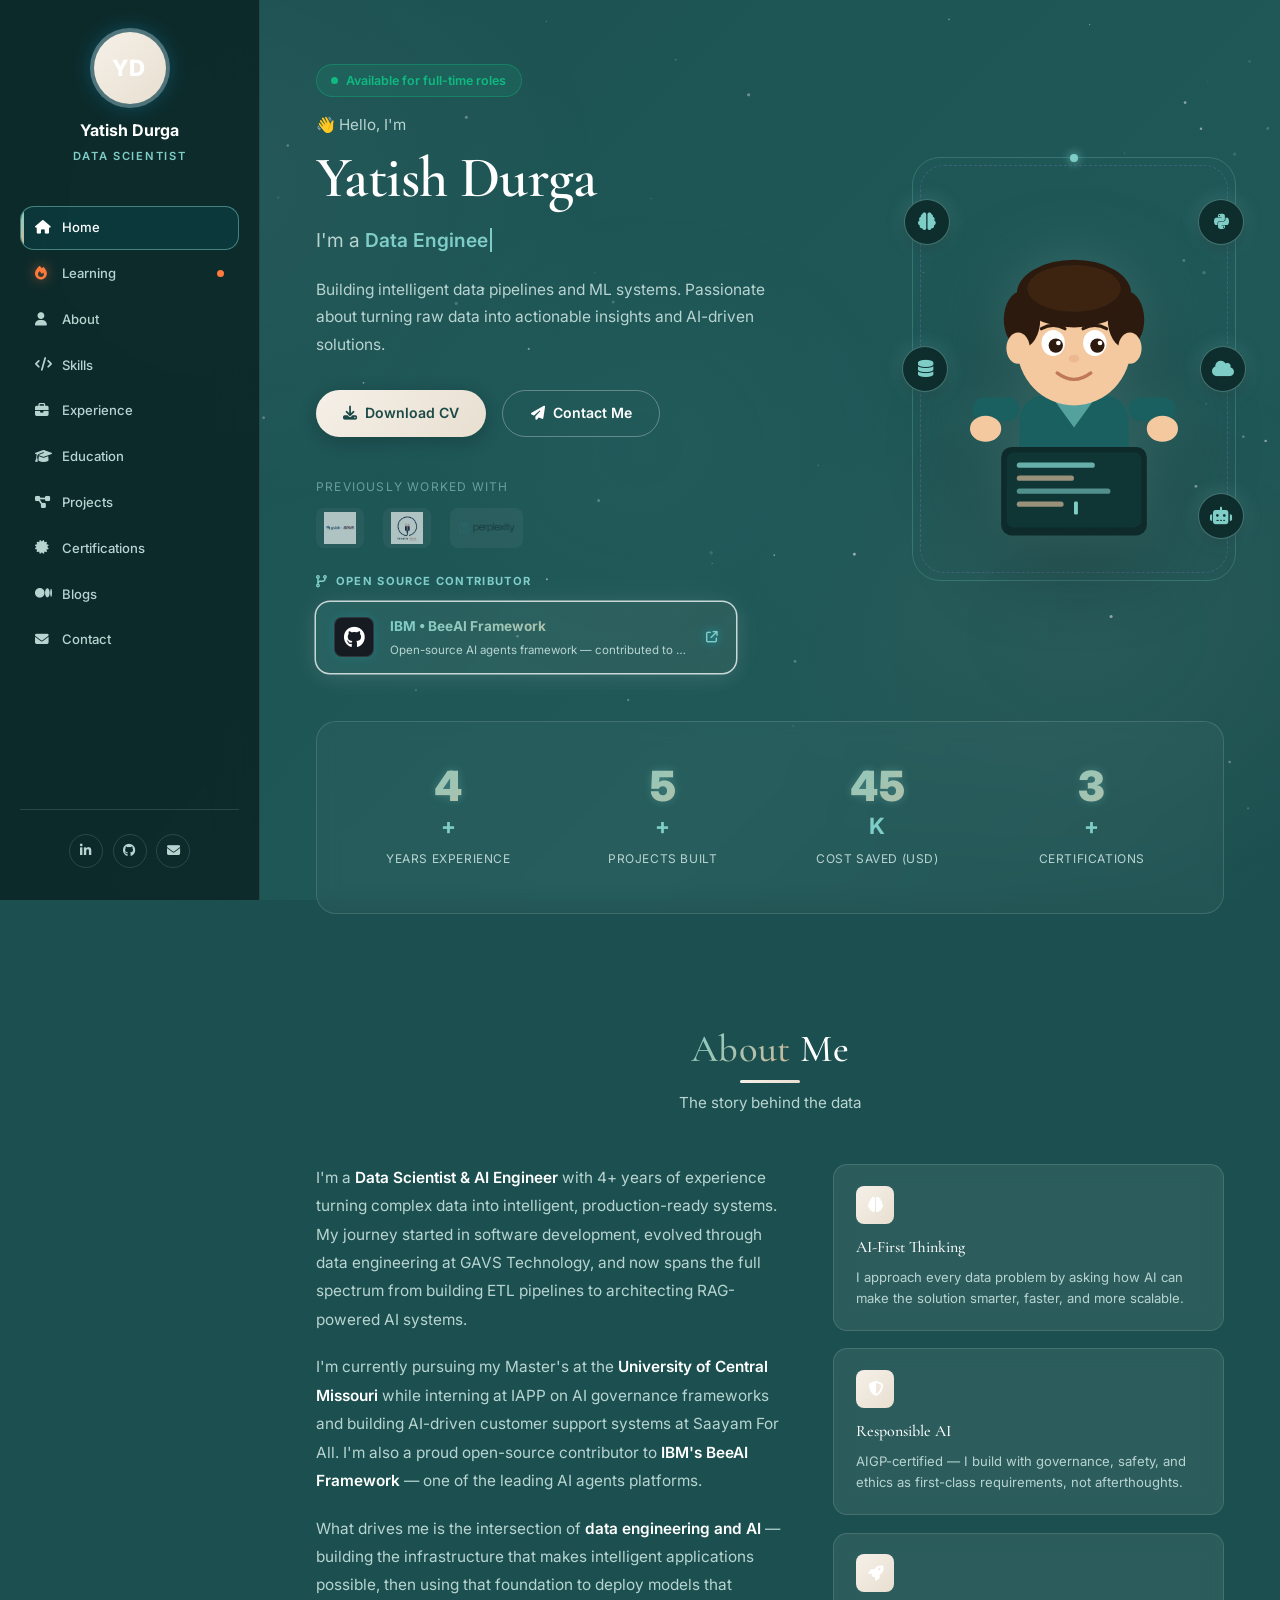
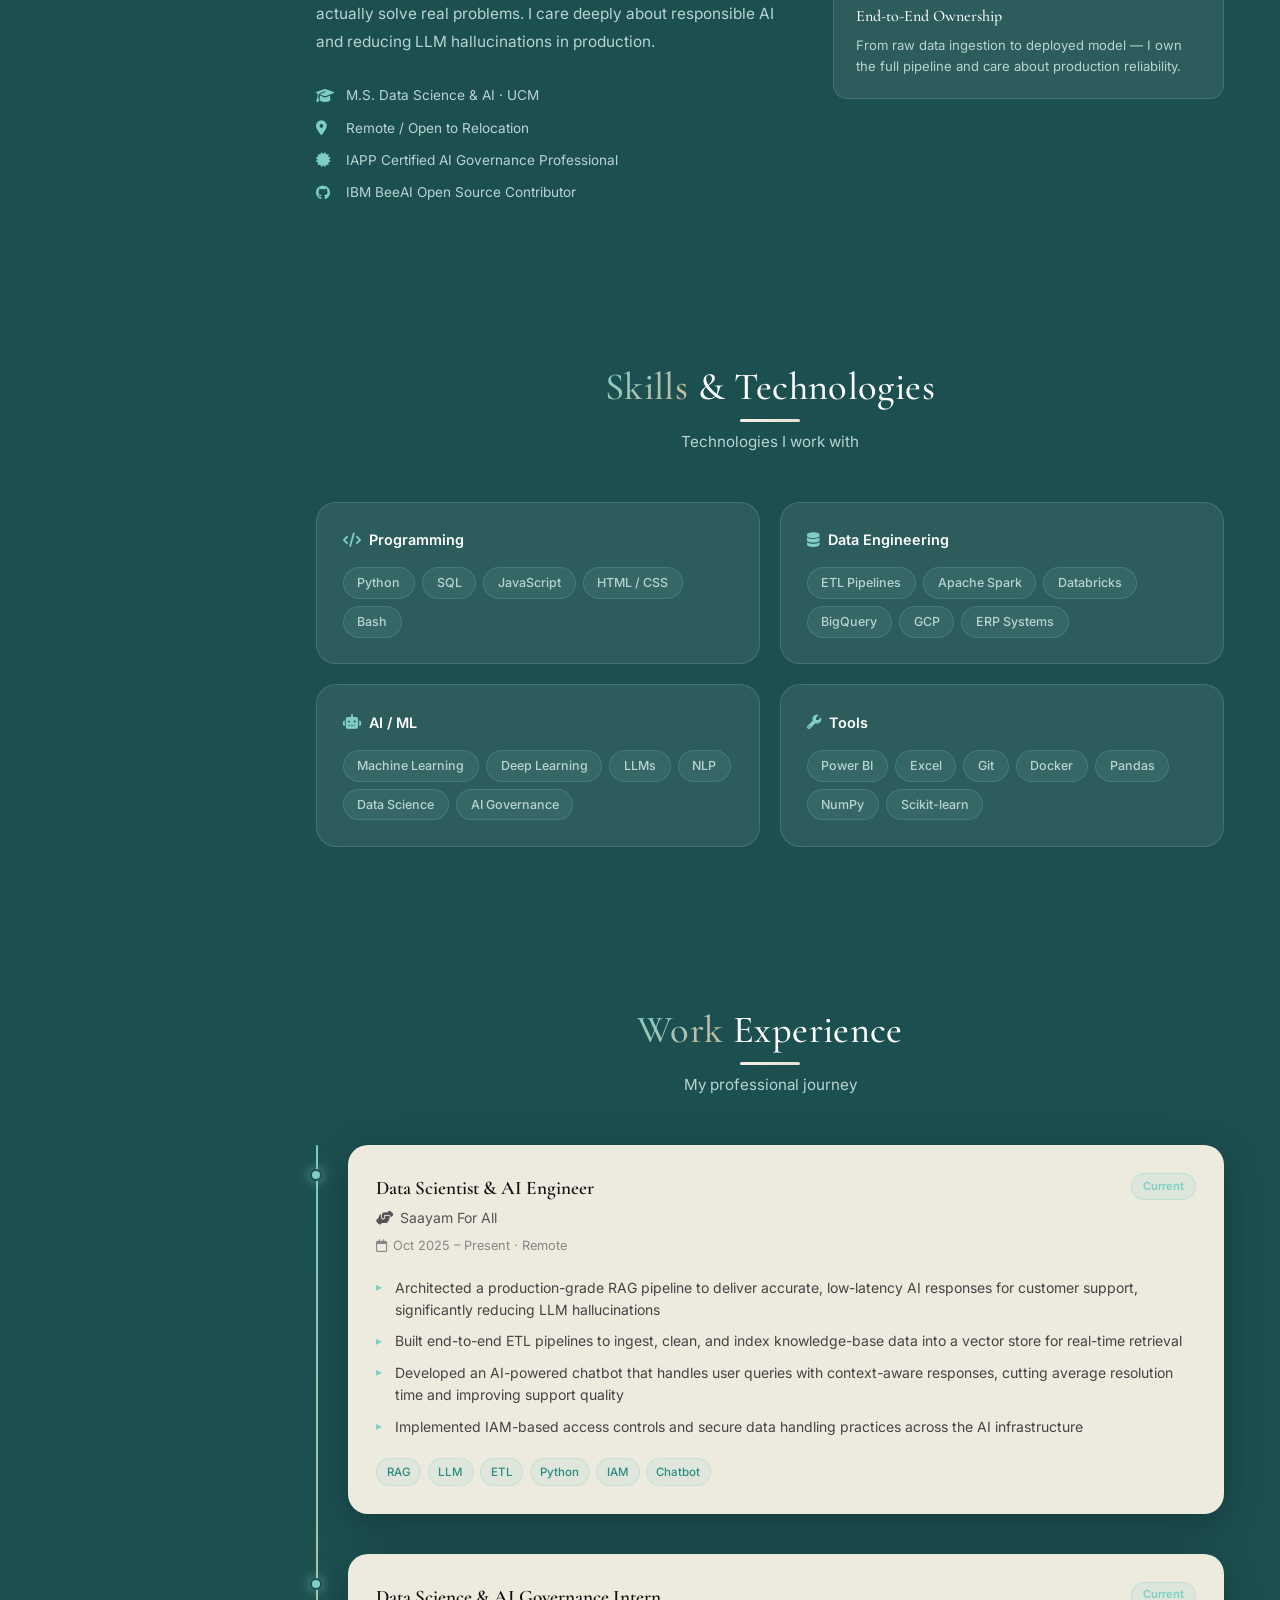
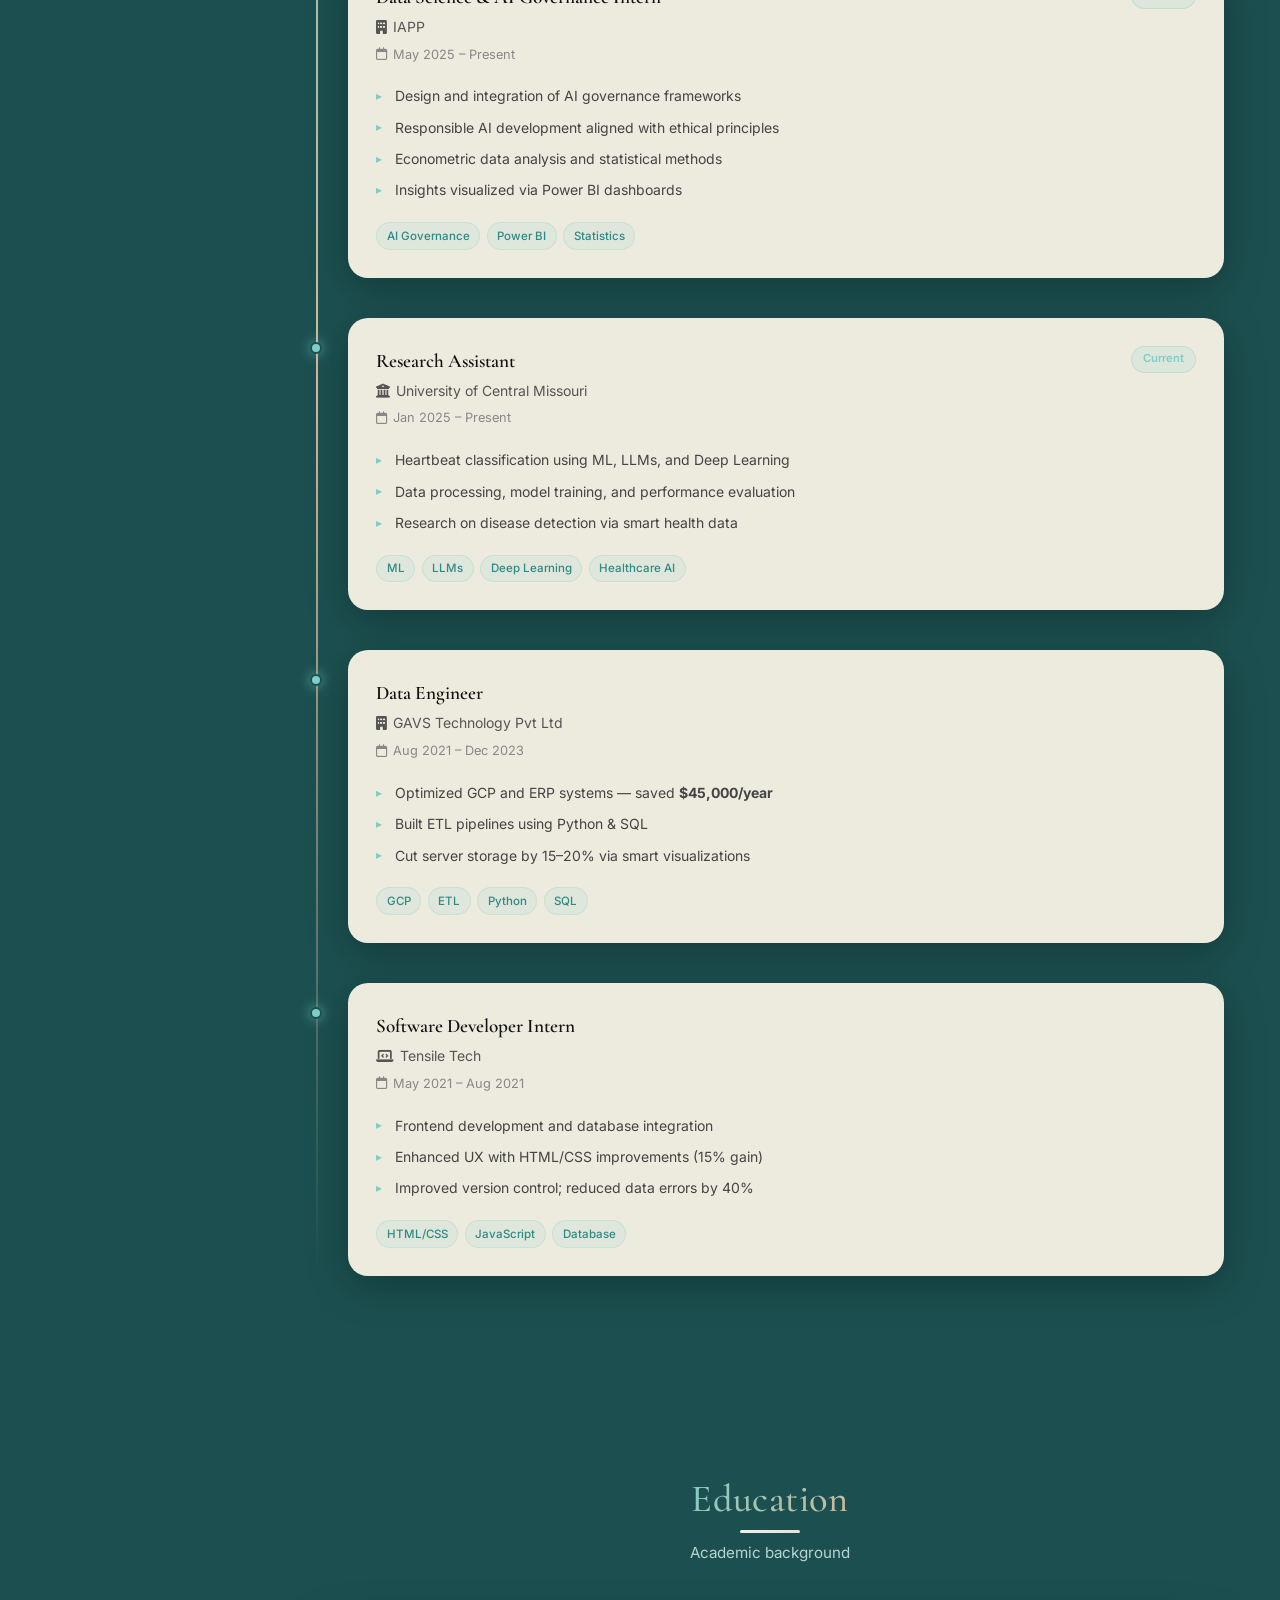
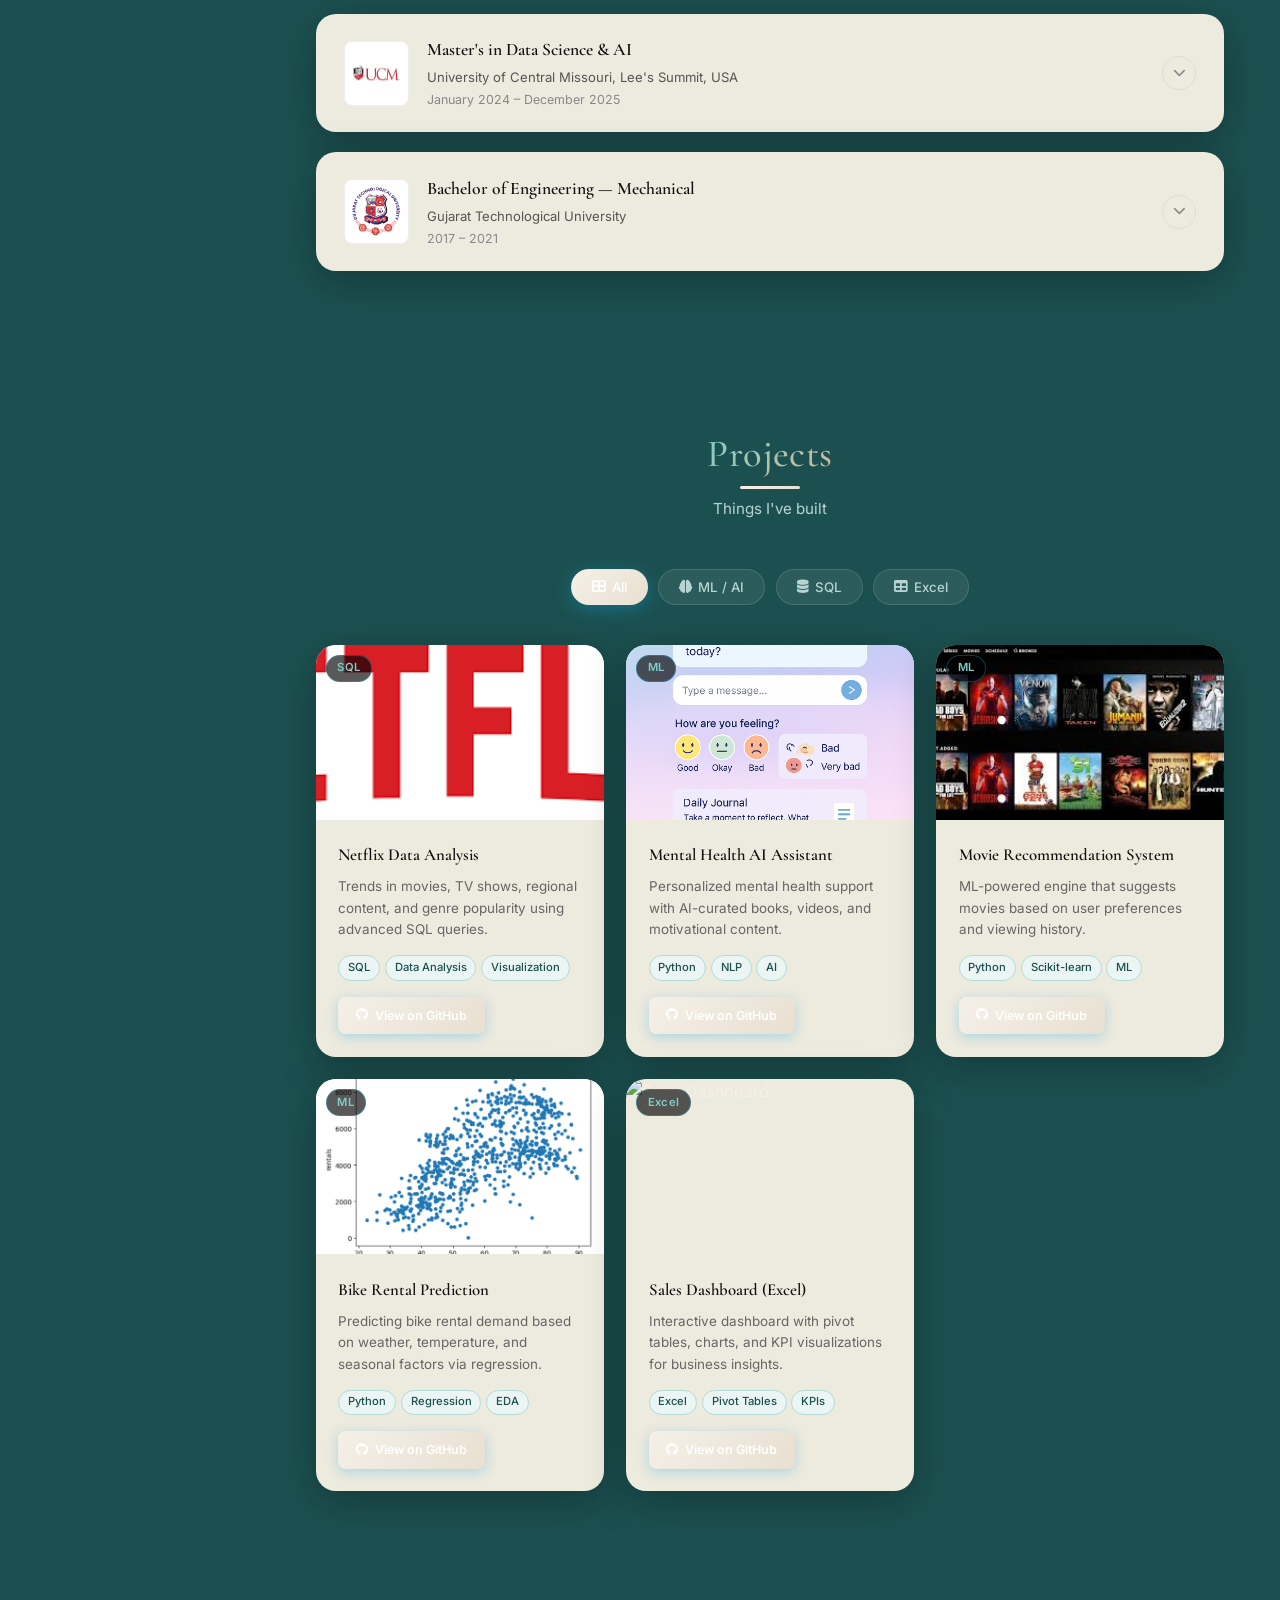
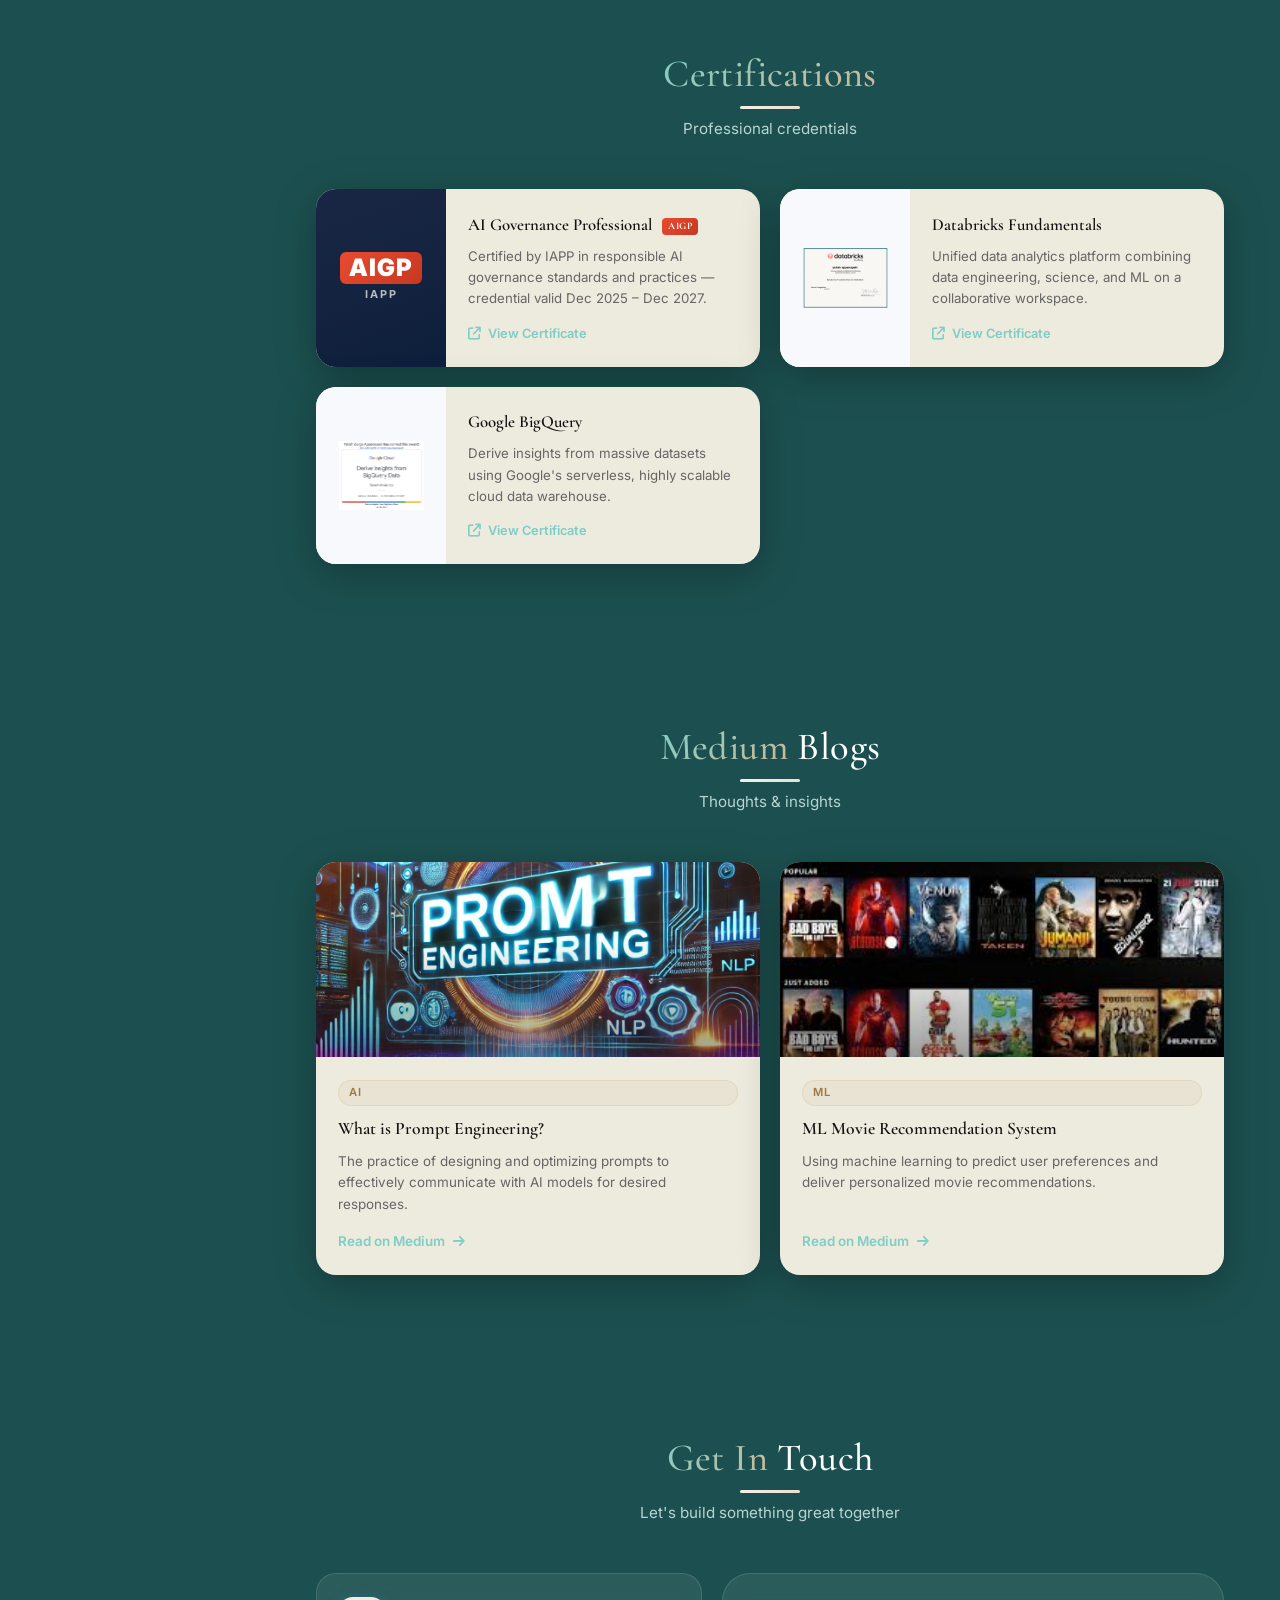
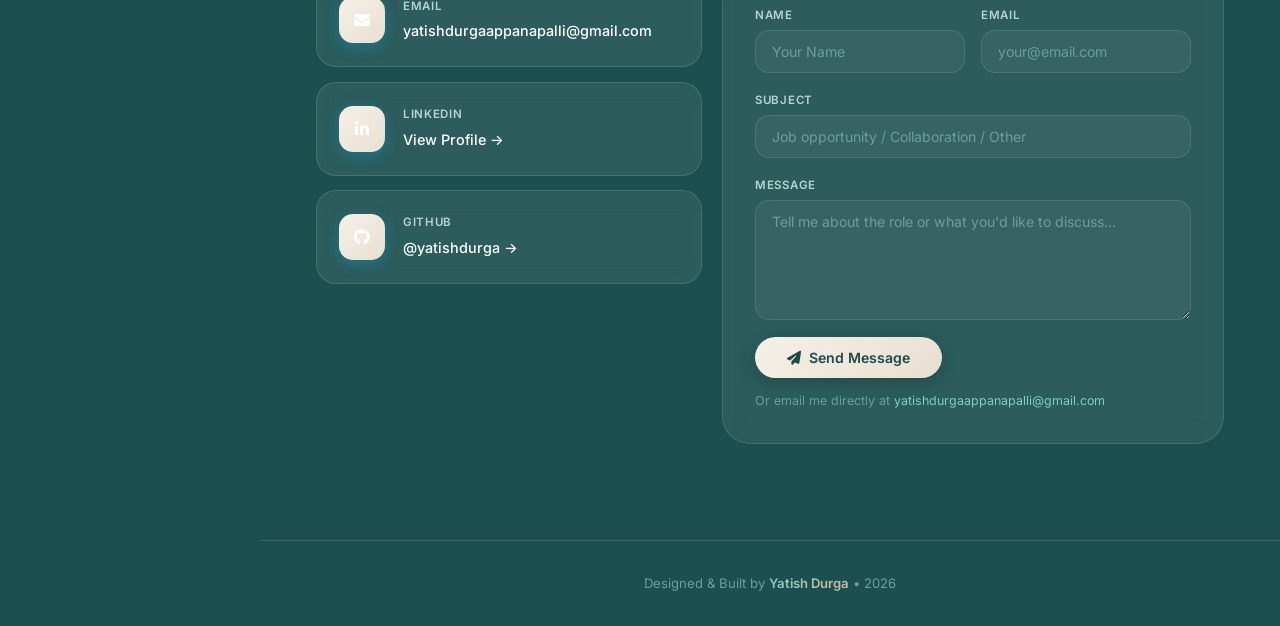
==== commit ad166073: "Update index.html" ====
--- a/index.html
+++ b/index.html
@@ -829,39 +829,6 @@
             </div>
         </div>
     </section>
-
-    <!-- ═══ LEARNING ═══ -->
-    <section id="learning" class="section learning-section">
-        <div class="section-header reveal">
-            <h2 class="section-title">Learning <span class="title-accent">Journal</span></h2>
-            <p class="section-subtitle">Daily notes, interview prep & research — updated regularly</p>
-        </div>
-
-        <!-- Tab bar -->
-        <div class="learn-tabs">
-            <button class="learn-tab active" data-tab="daily">
-                <i class="fa-solid fa-calendar-days"></i> Daily Log
-            </button>
-            <button class="learn-tab" data-tab="interview">
-                <i class="fa-solid fa-circle-question"></i> Interview Q&amp;A
-            </button>
-            <button class="learn-tab" data-tab="research">
-                <i class="fa-solid fa-microscope"></i> Research
-            </button>
-        </div>
-
-        <!-- Panels — populated by JS -->
-        <div class="learn-panel active" id="panel-daily">
-            <div class="learn-cards" id="daily-cards"></div>
-        </div>
-        <div class="learn-panel" id="panel-interview">
-            <div id="interview-cards"></div>
-        </div>
-        <div class="learn-panel" id="panel-research">
-            <div class="learn-cards" id="research-cards"></div>
-        </div>
-    </section>
-
     <footer class="footer">
         <p>Designed &amp; Built by <span class="footer-name">Yatish Durga</span> &bull; 2026</p>
     </footer>
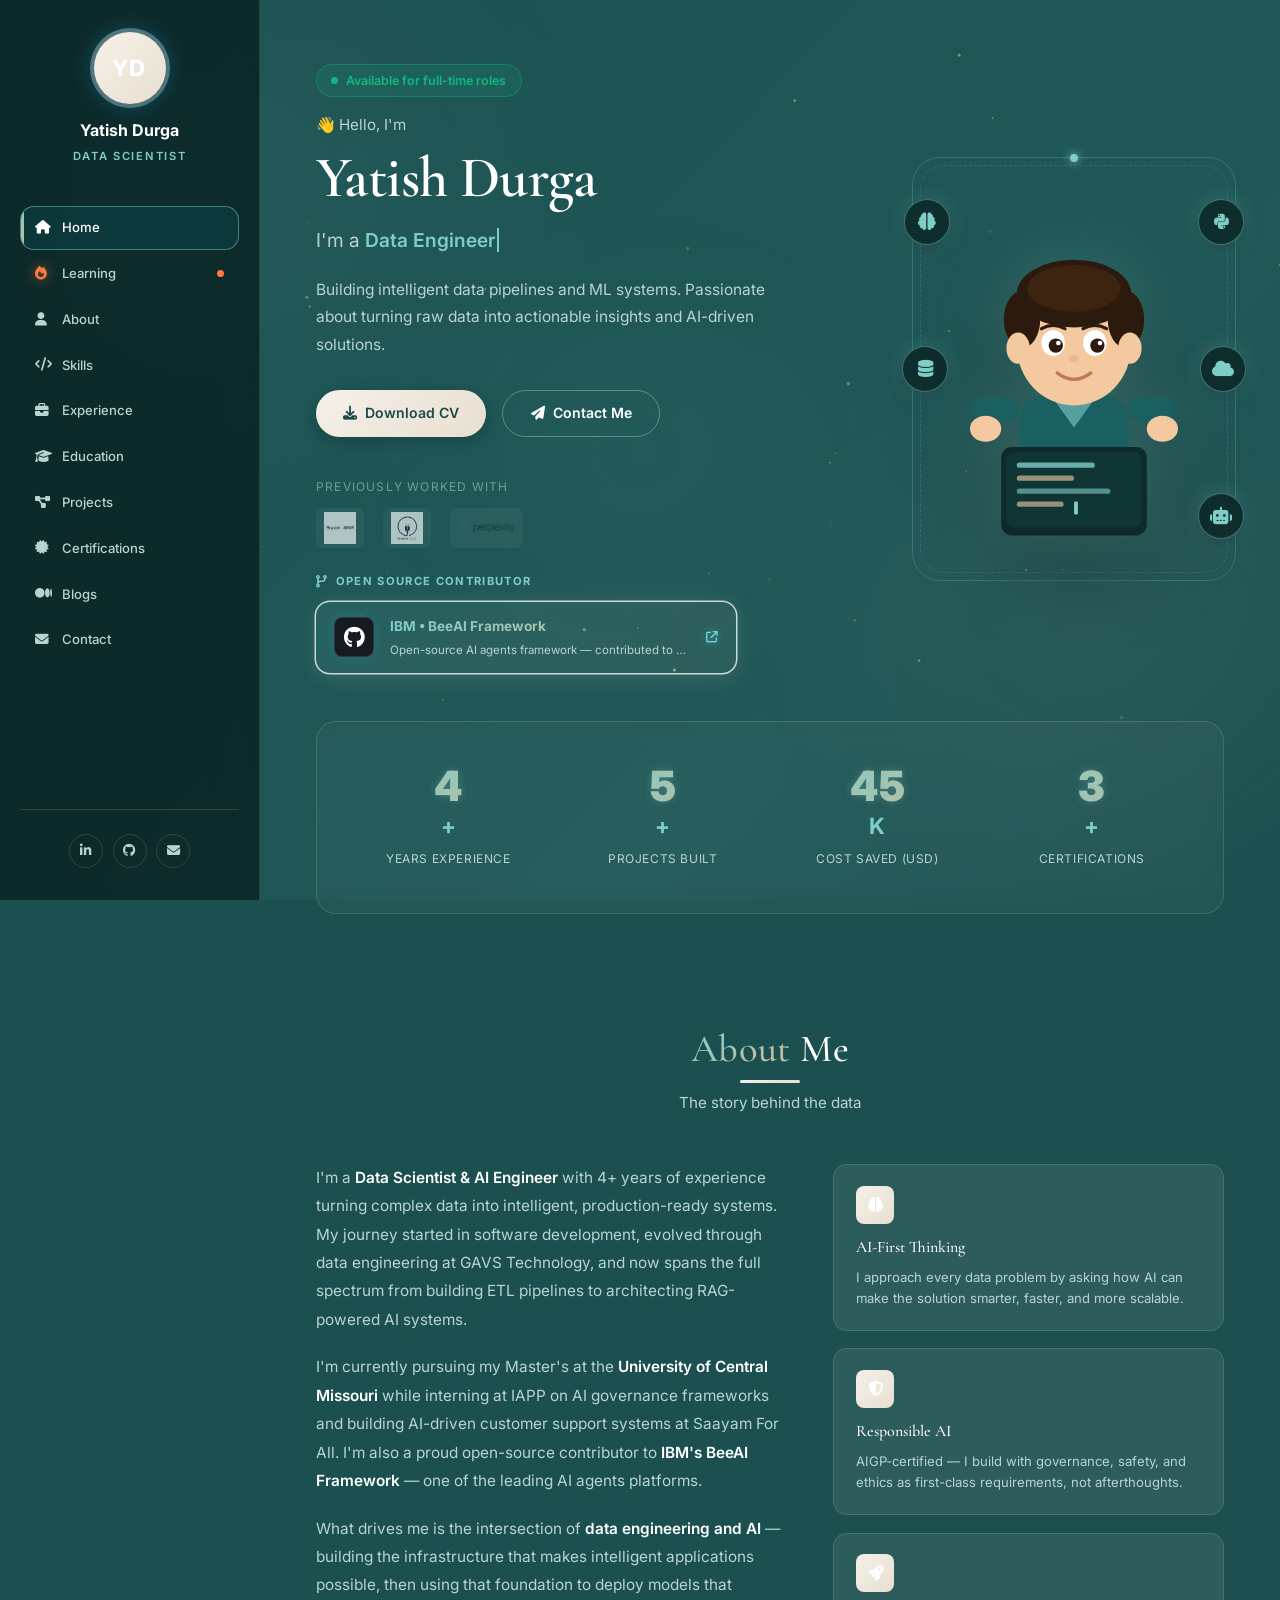
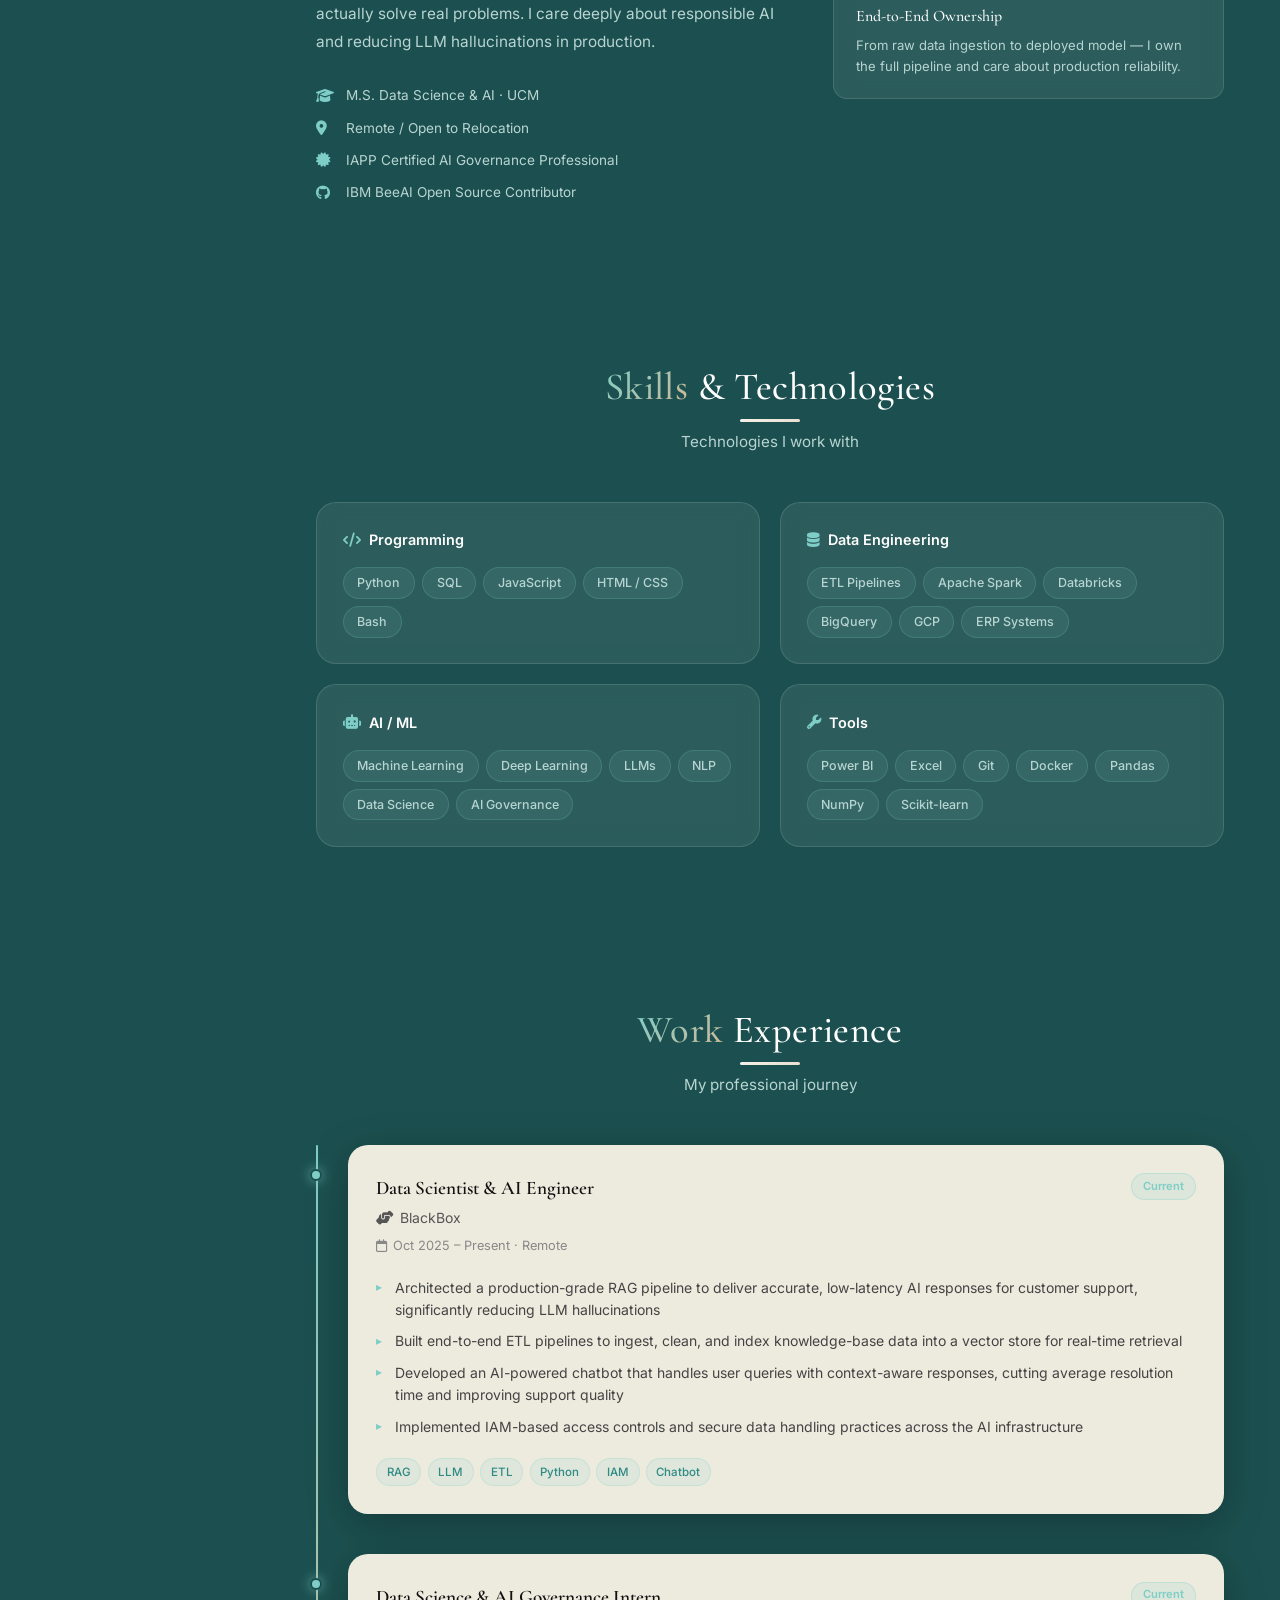
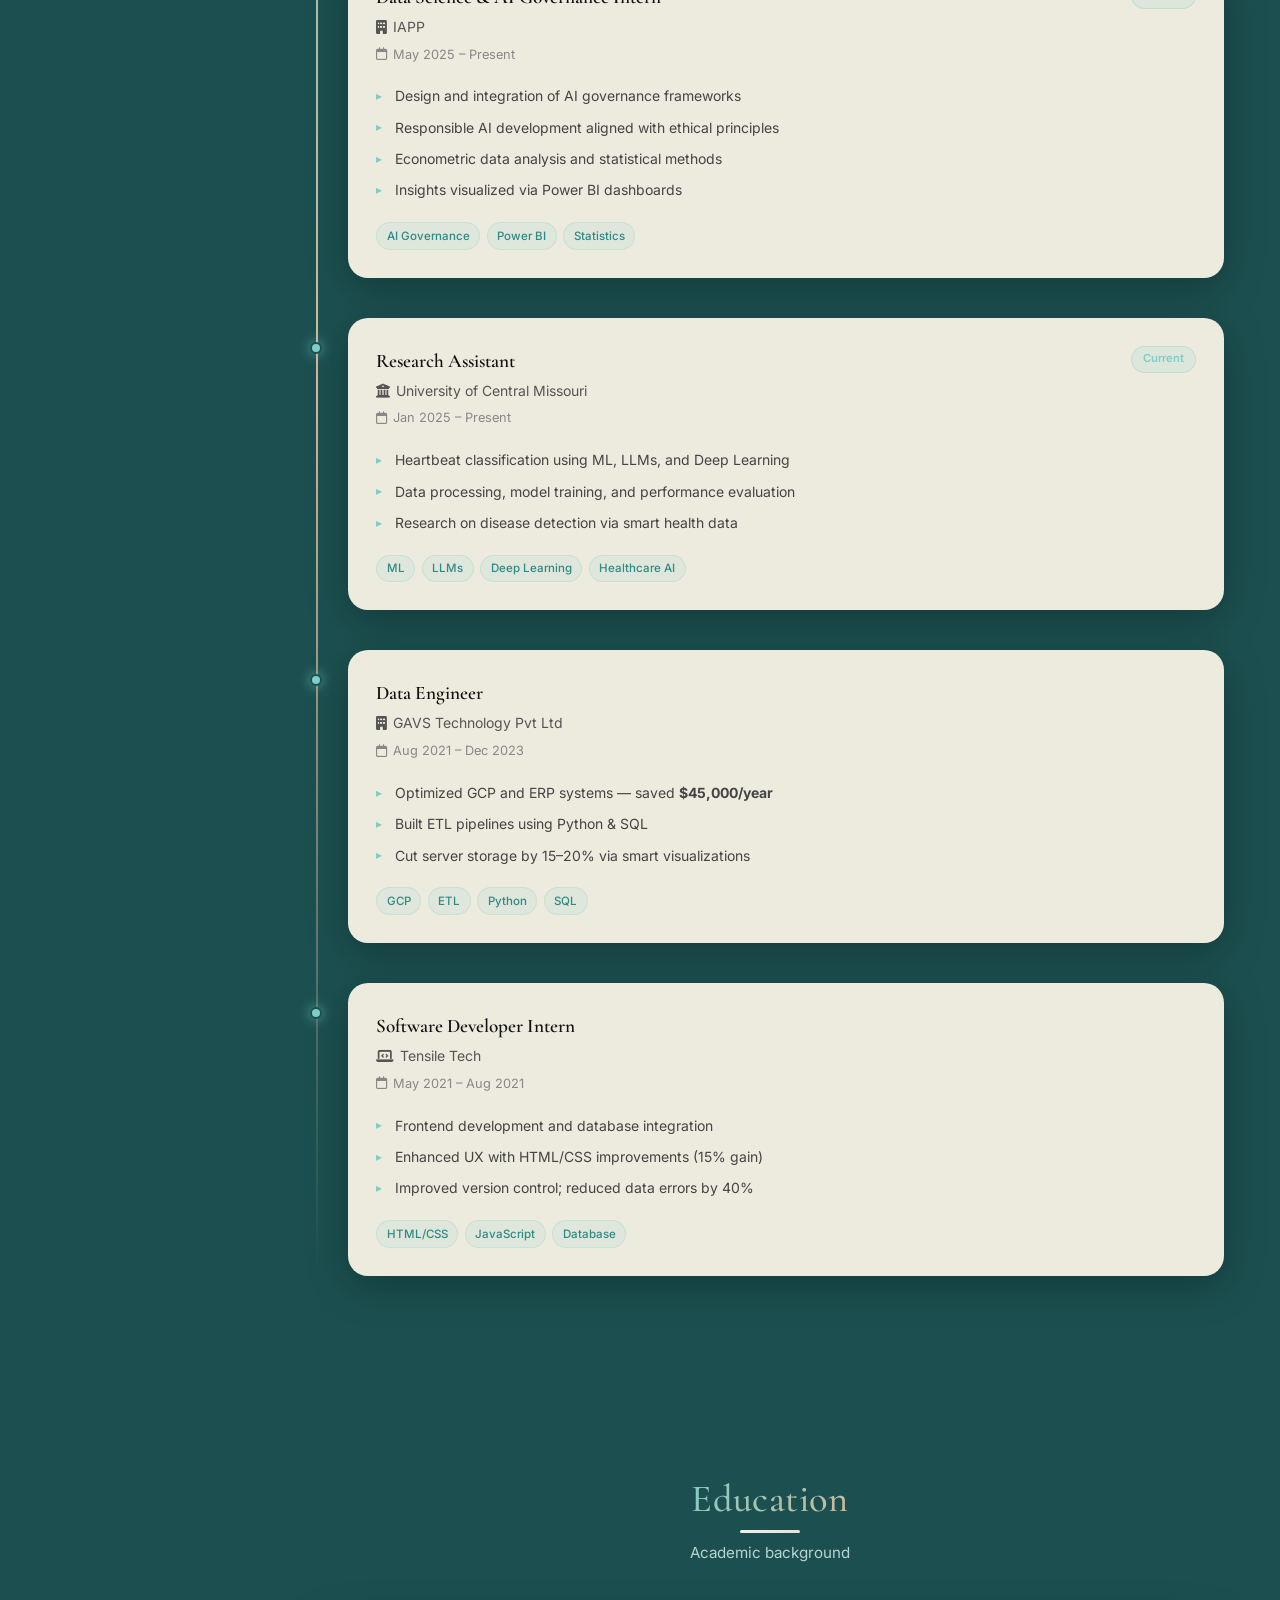
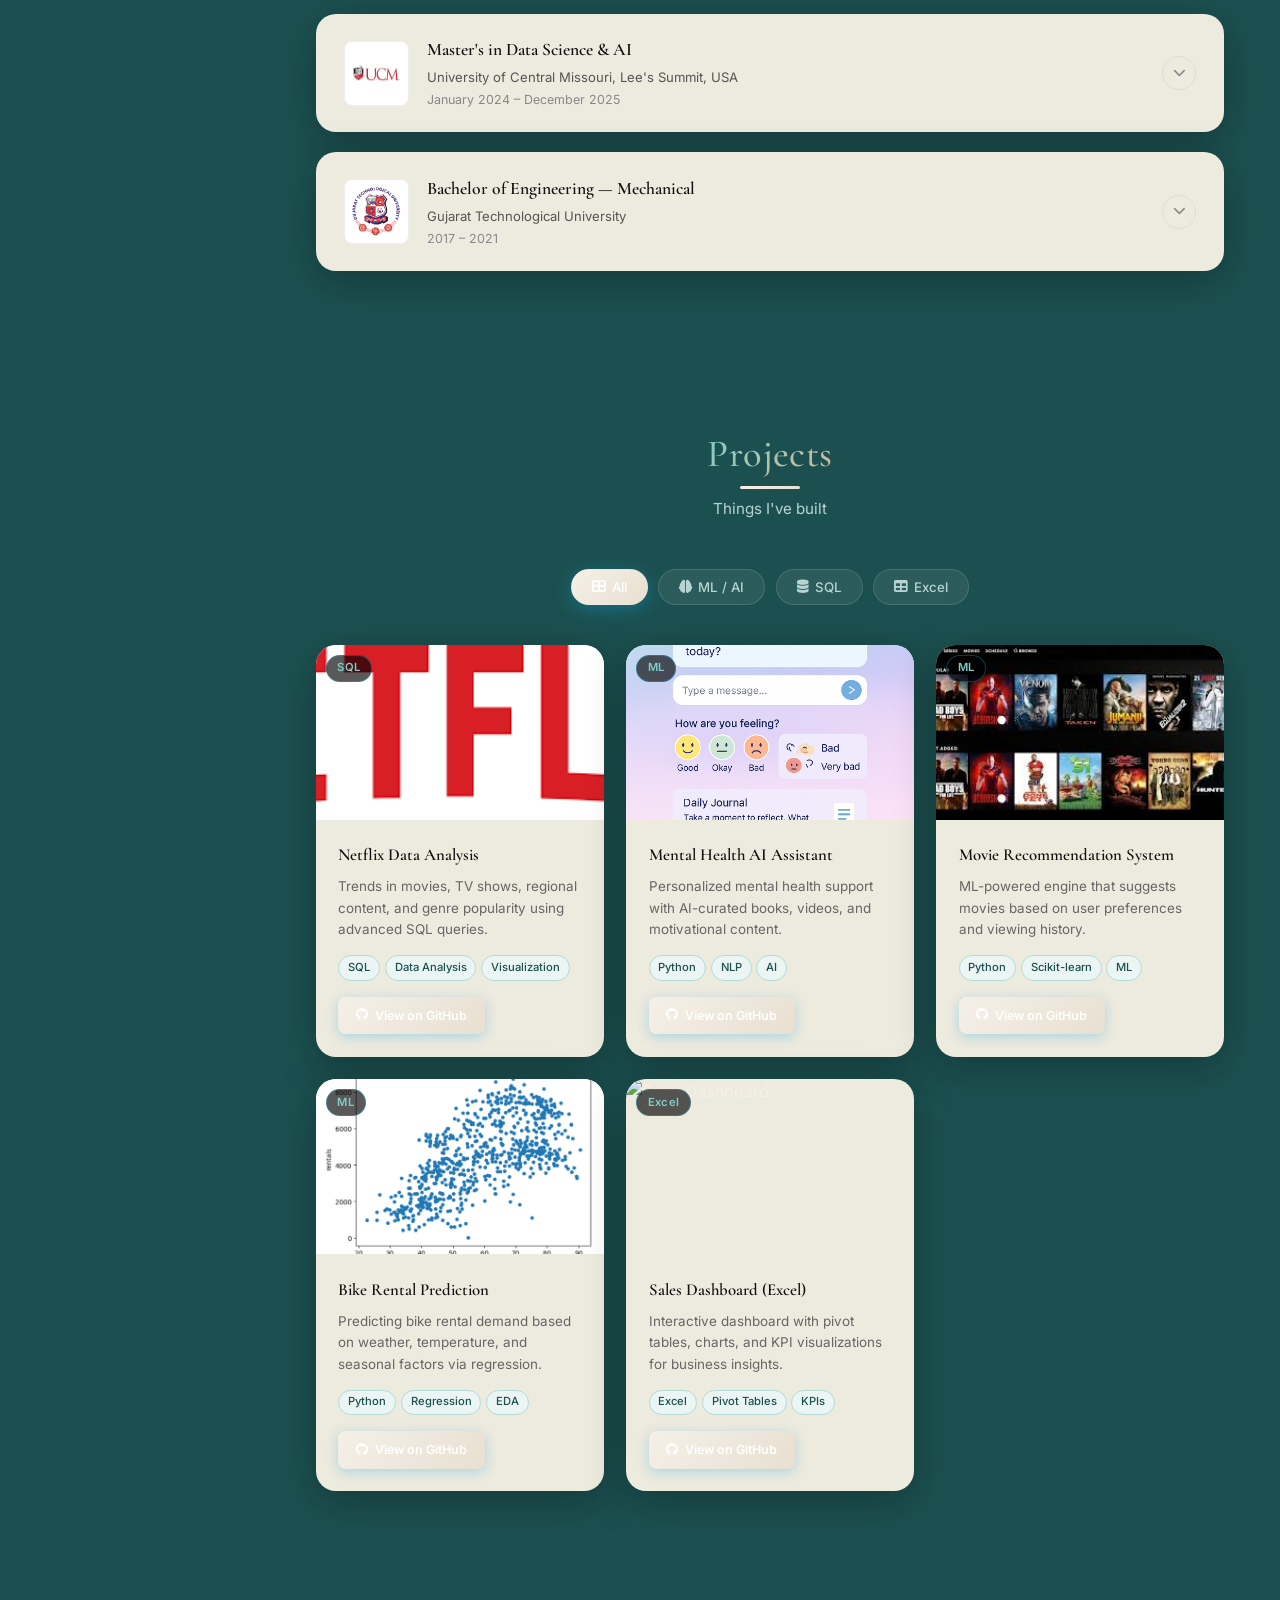
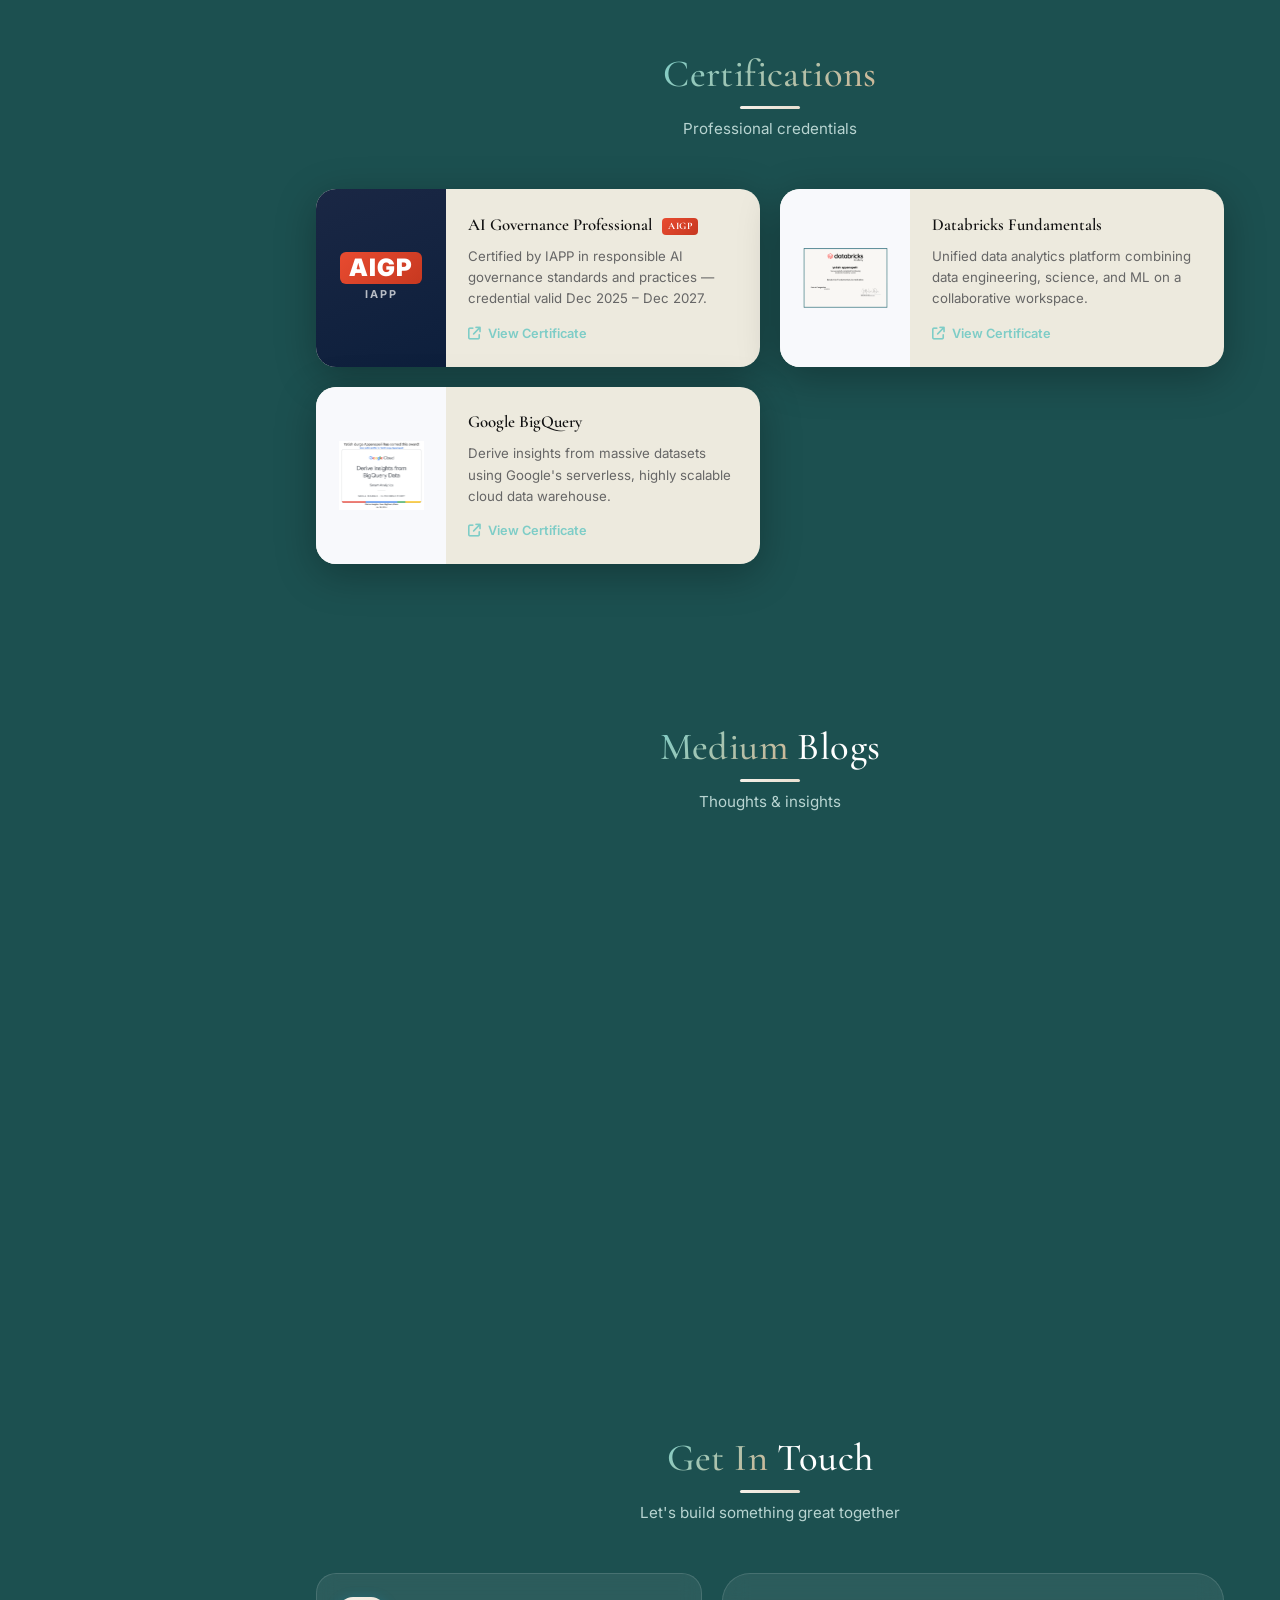
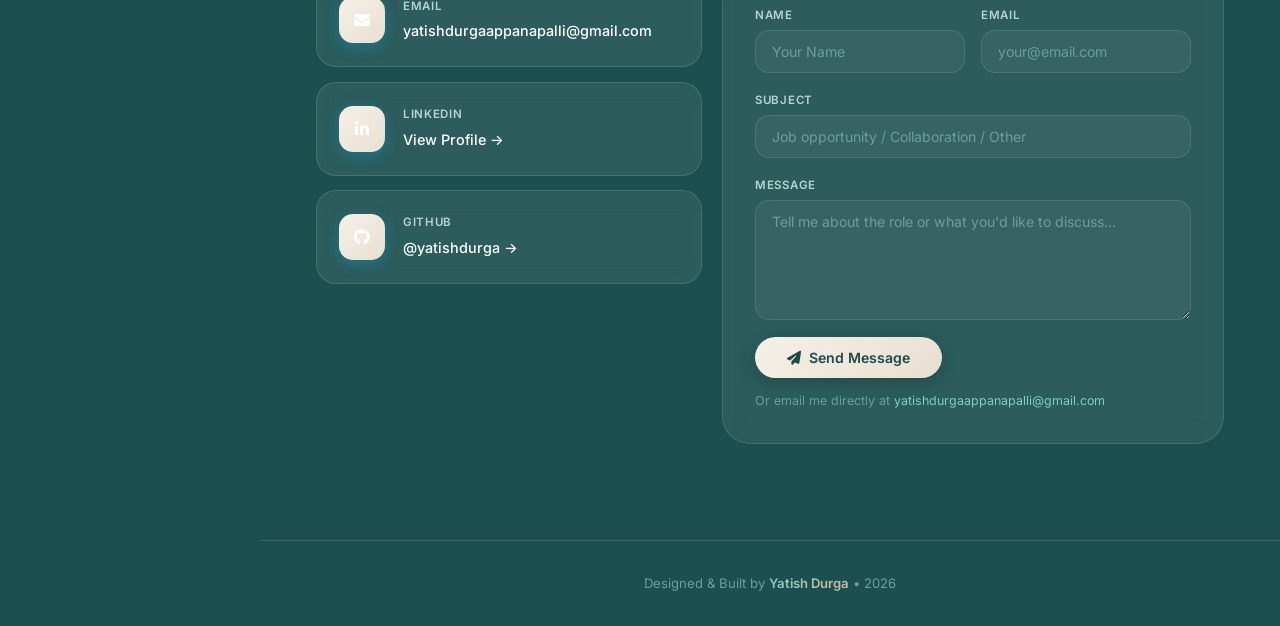
==== commit b3790e18: "timeline section" ====
--- a/index.html
+++ b/index.html
@@ -351,7 +351,7 @@
                     <div class="timeline-header">
                         <div>
                             <h3 class="timeline-role">Data Scientist &amp; AI Engineer</h3>
-                            <p class="timeline-company"><i class="fa-solid fa-hands-helping"></i> Saayam For All</p>
+                            <p class="timeline-company"><i class="fa-solid fa-hands-helping"></i>BlackBox</p>
                         </div>
                         <span class="timeline-badge">Current</span>
                     </div>
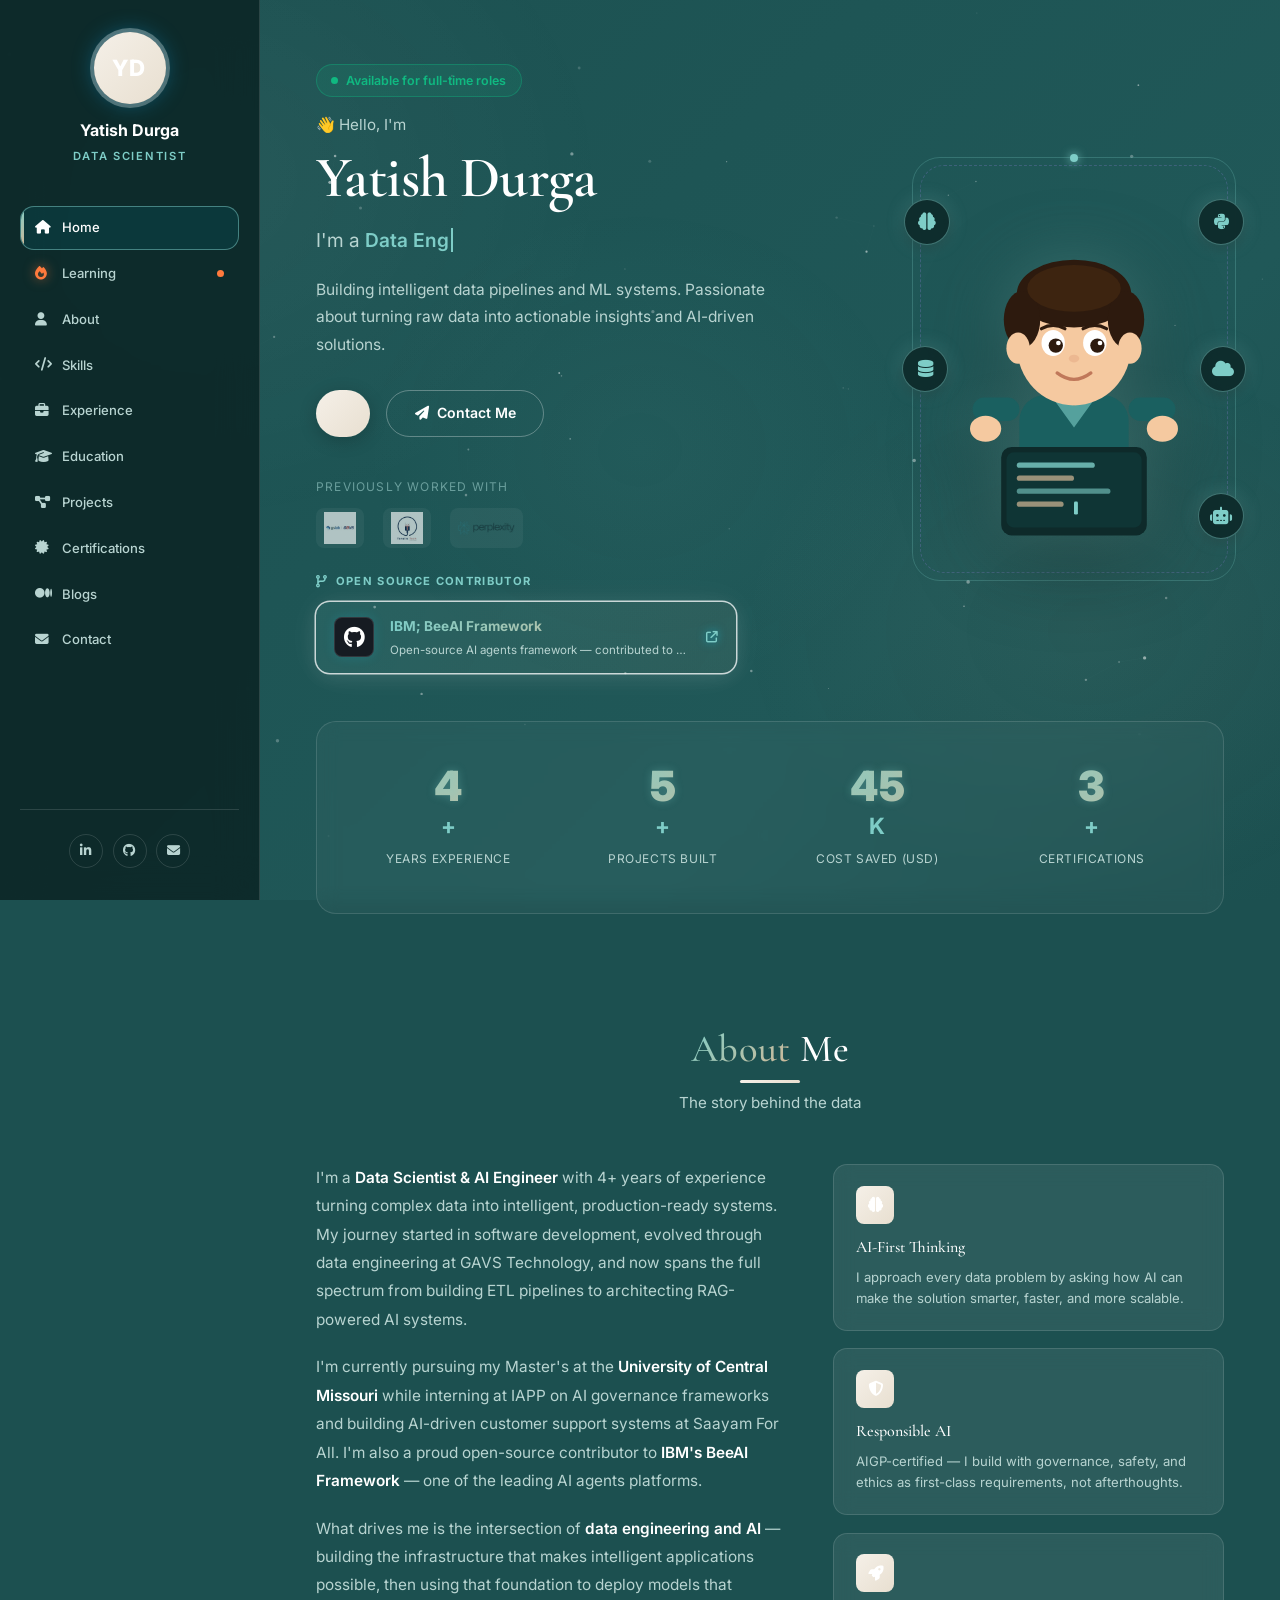
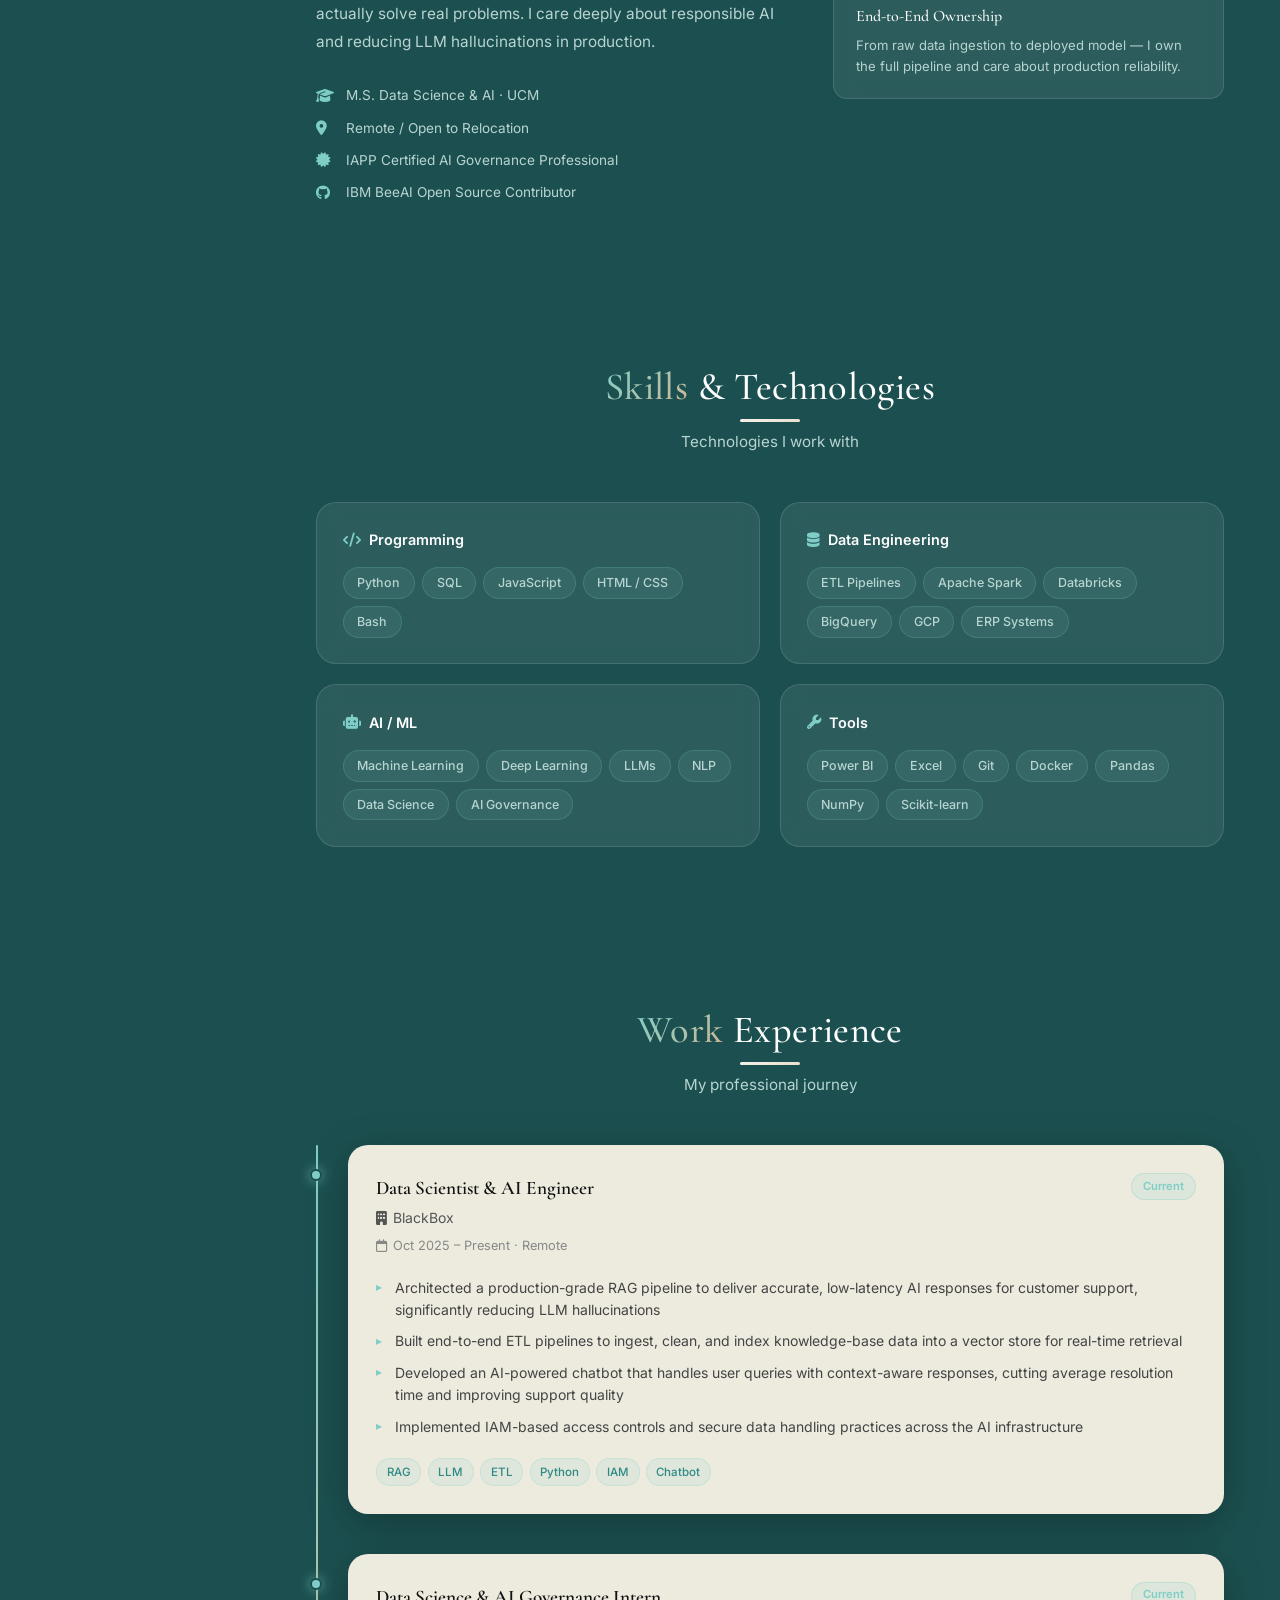
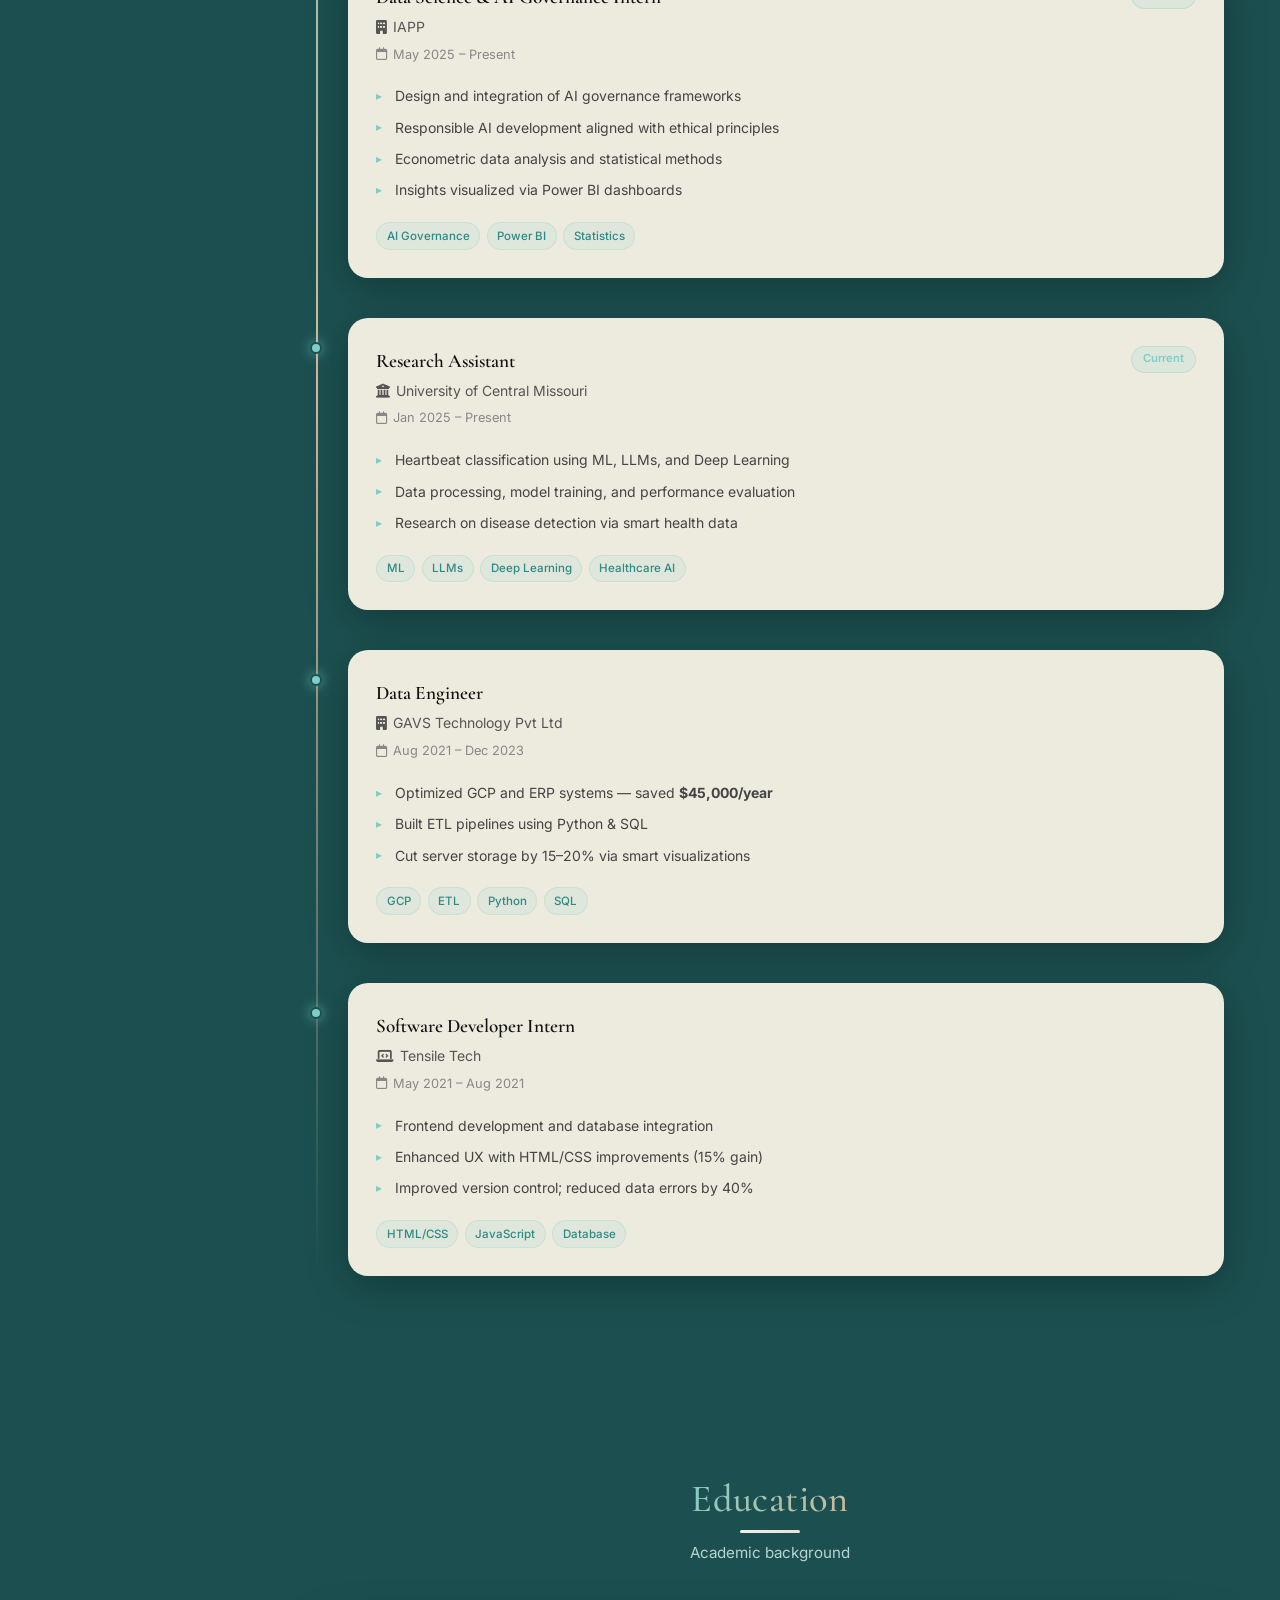
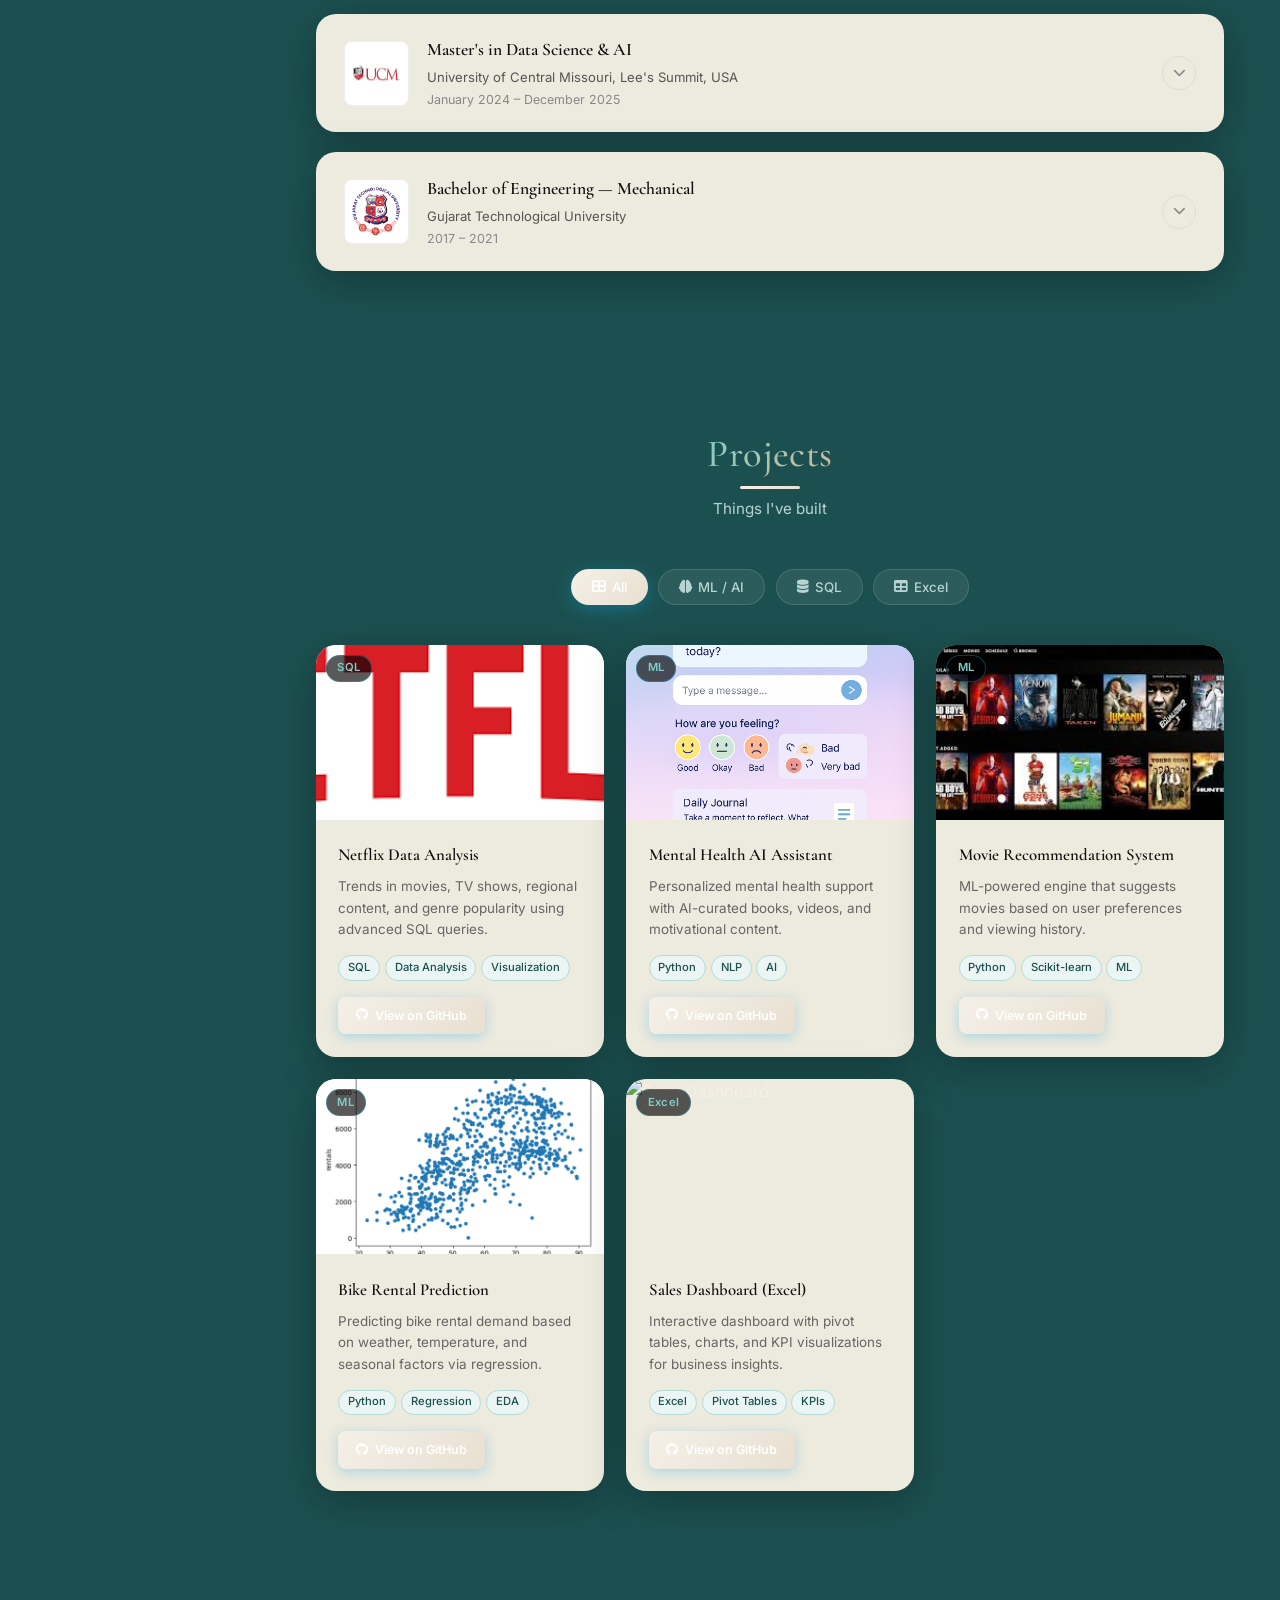
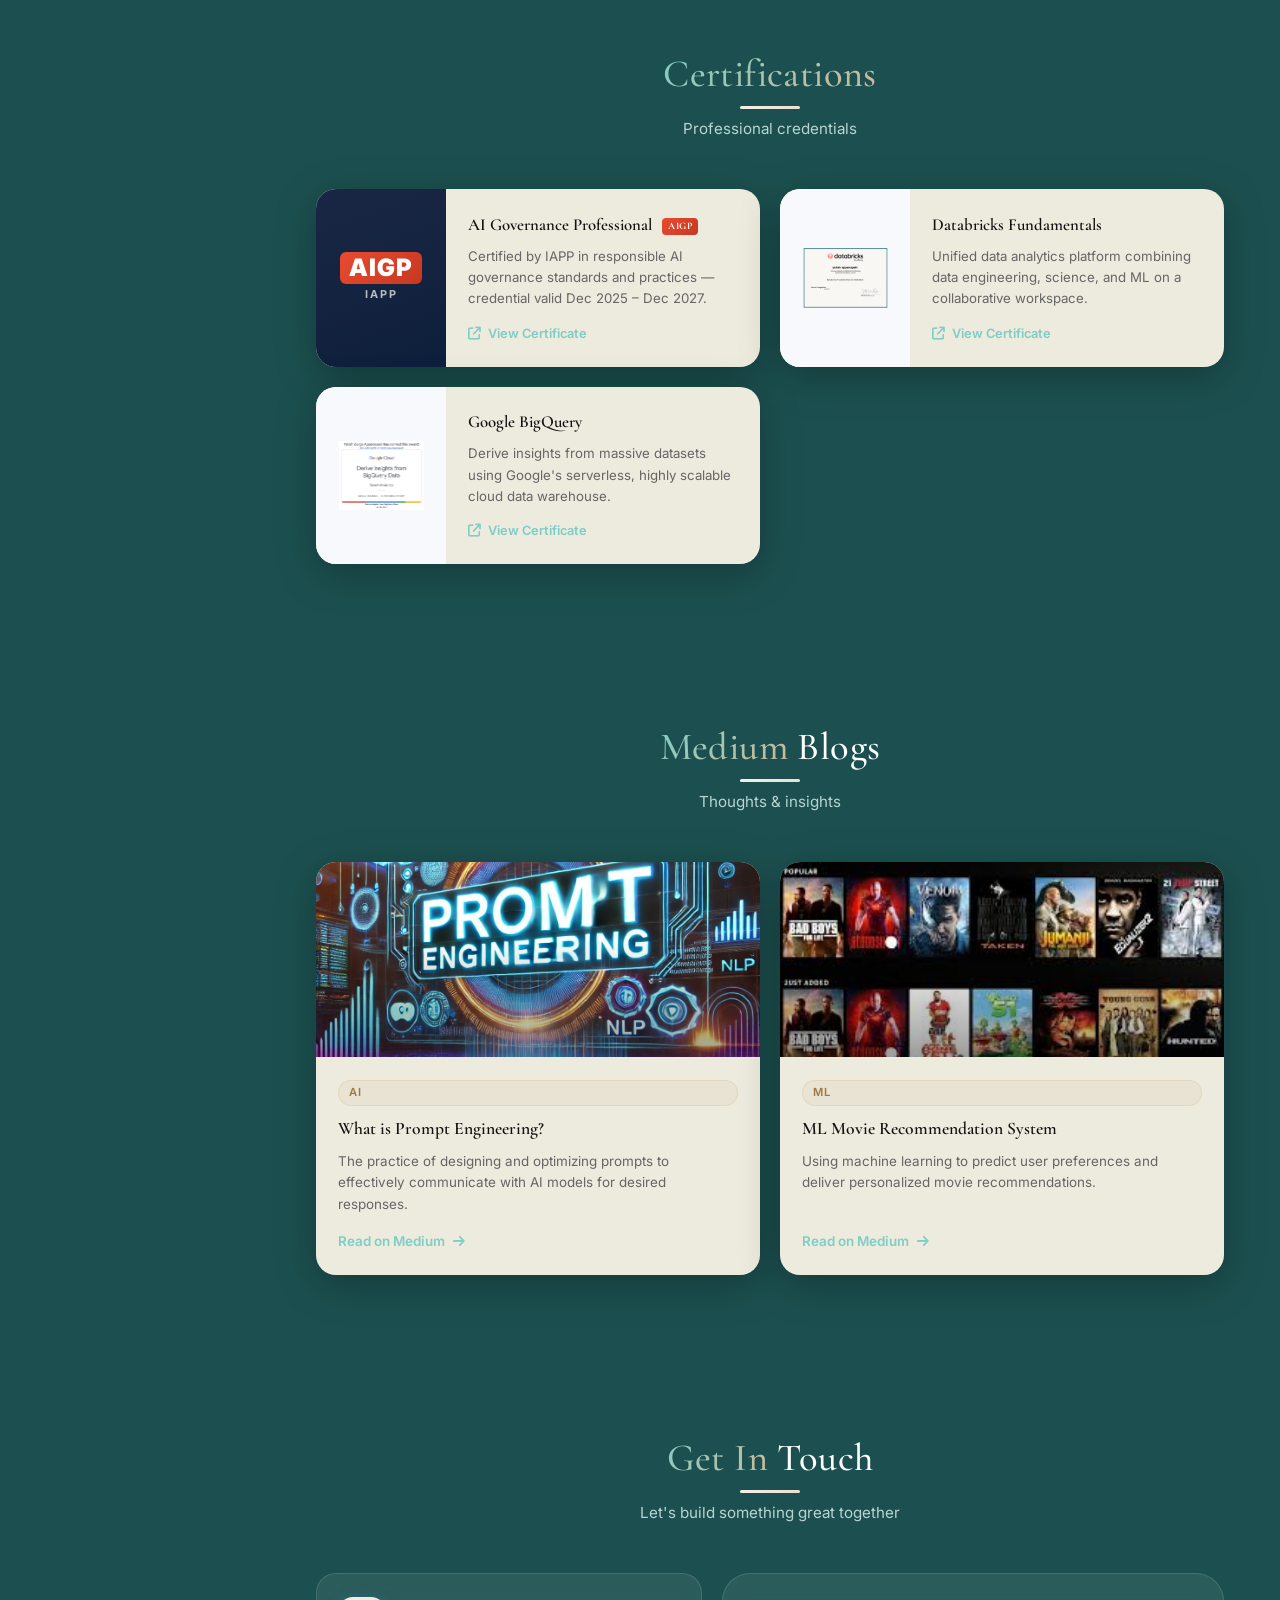
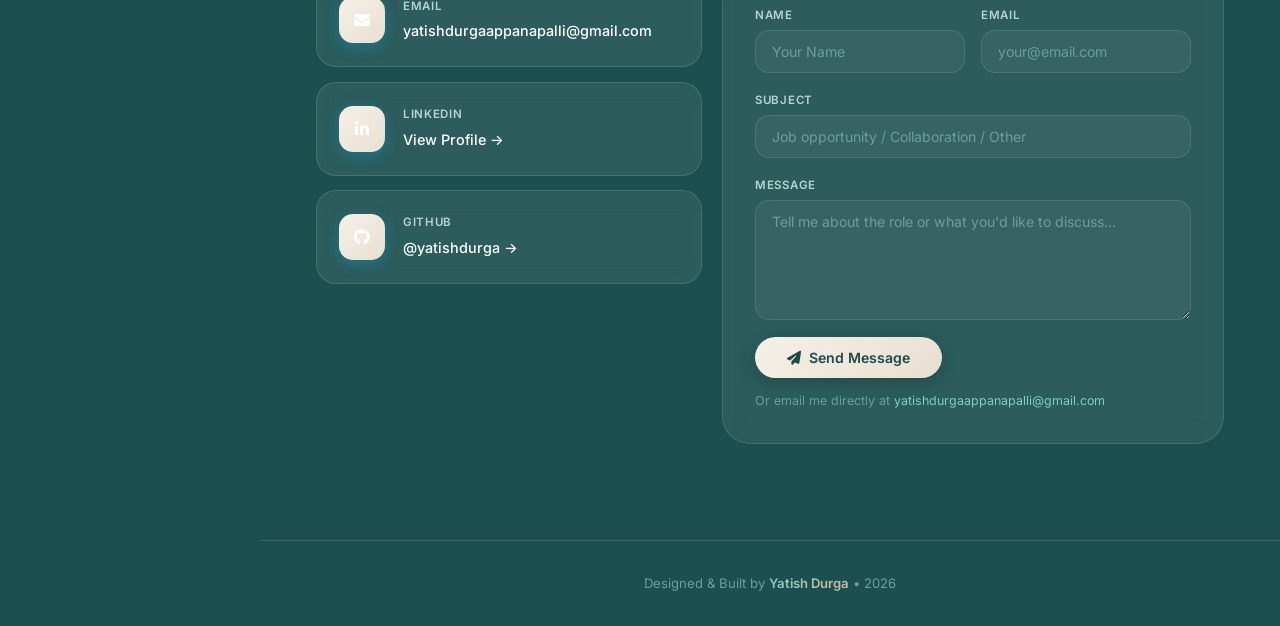
==== commit 5cb618d1: "Fix icons Updated company and role icons for consistency." ====
--- a/index.html
+++ b/index.html
@@ -108,7 +108,6 @@
                 <p class="hero-bio">Building intelligent data pipelines and ML systems. Passionate about turning raw data into actionable insights and AI-driven solutions.</p>
                 <div class="hero-actions">
                     <a href="Images/Yatish Durga A .pdf" class="btn btn-primary" download>
-                        <i class="fa-solid fa-download"></i> Download CV
                     </a>
                     <a href="#contact" class="btn btn-outline">
                         <i class="fa-solid fa-paper-plane"></i> Contact Me
@@ -140,7 +139,7 @@
                             <i class="fa-brands fa-github oss-gh-icon"></i>
                         </div>
                         <div class="oss-info">
-                            <p class="oss-org">IBM &bull; BeeAI Framework</p>
+                            <p class="oss-org">IBM; BeeAI Framework</p>
                             <p class="oss-desc">Open-source AI agents framework — contributed to production codebase</p>
                         </div>
                         <div class="oss-arrow"><i class="fa-solid fa-arrow-up-right-from-square"></i></div>
@@ -351,7 +350,7 @@
                     <div class="timeline-header">
                         <div>
                             <h3 class="timeline-role">Data Scientist &amp; AI Engineer</h3>
-                            <p class="timeline-company"><i class="fa-solid fa-hands-helping"></i>BlackBox</p>
+                            <p class="timeline-company"><i class="fa-solid fa-building"></i>BlackBox</p>
                         </div>
                         <span class="timeline-badge">Current</span>
                     </div>
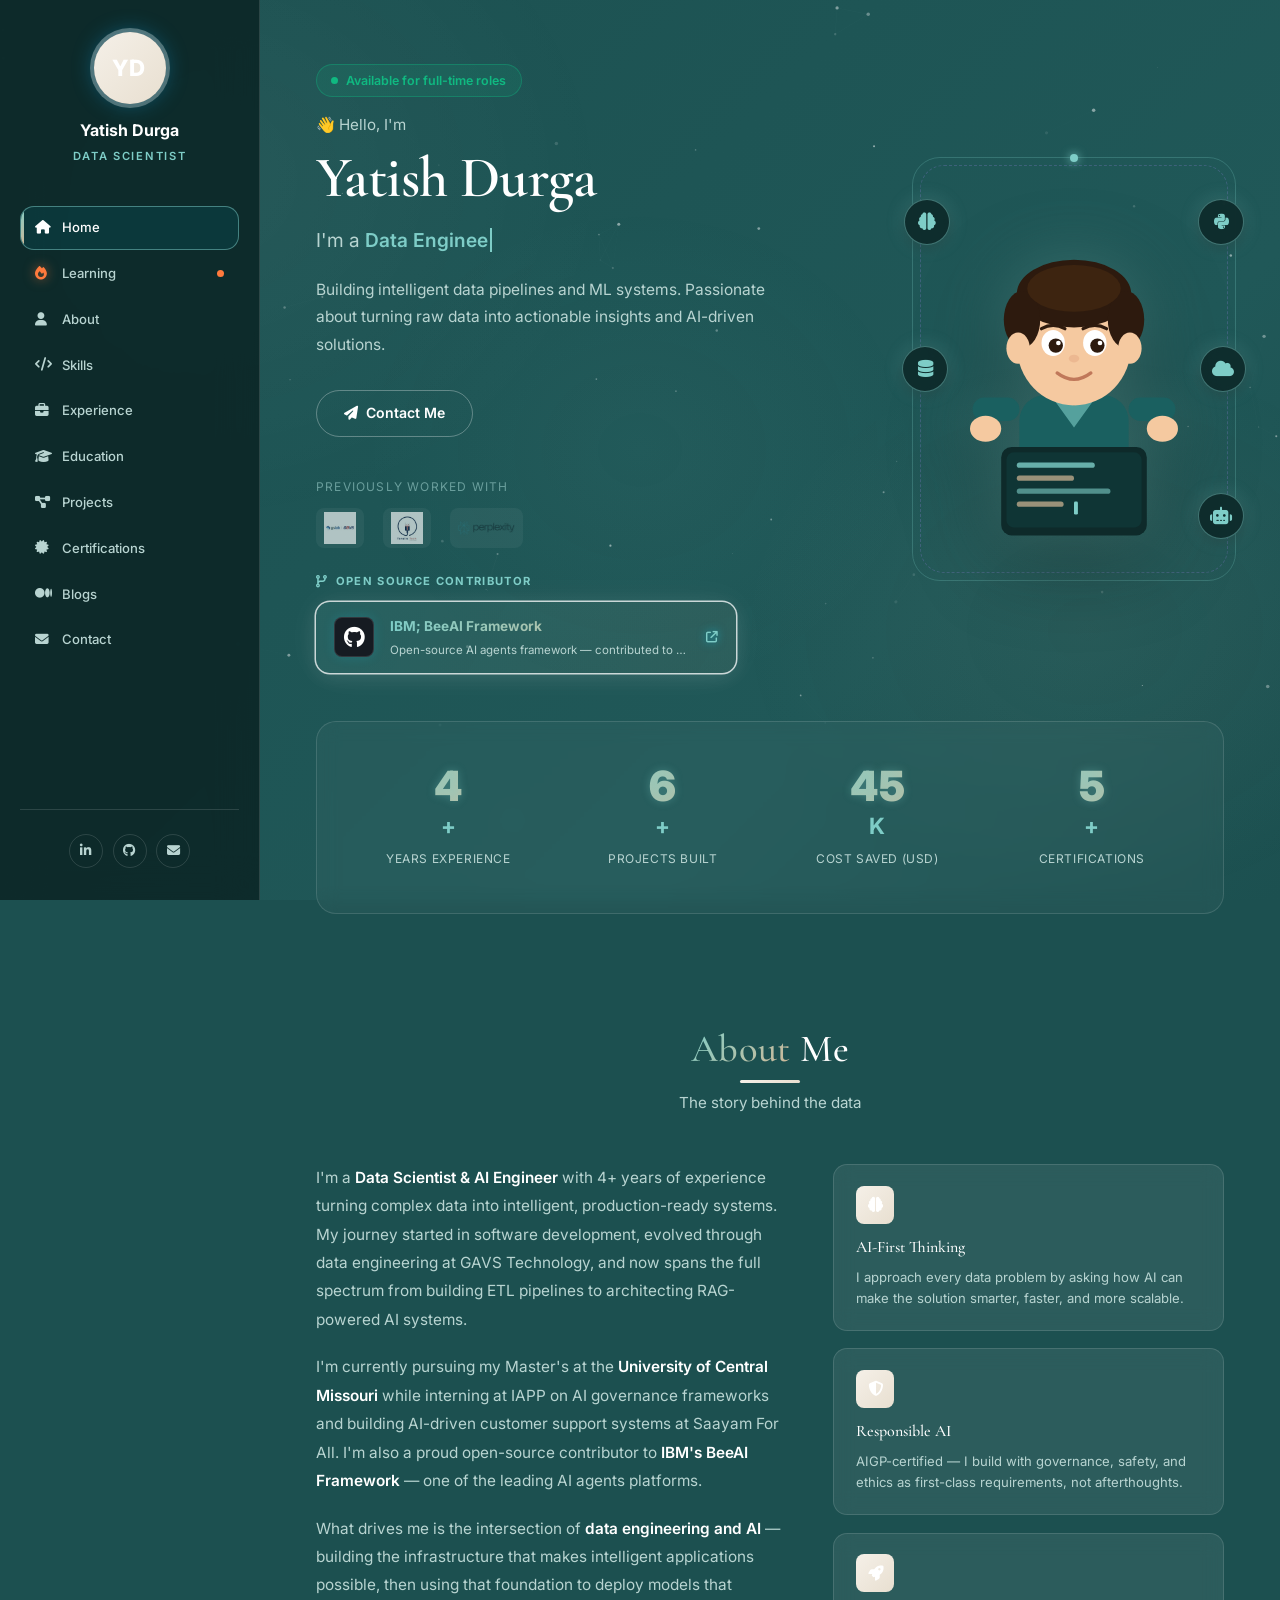
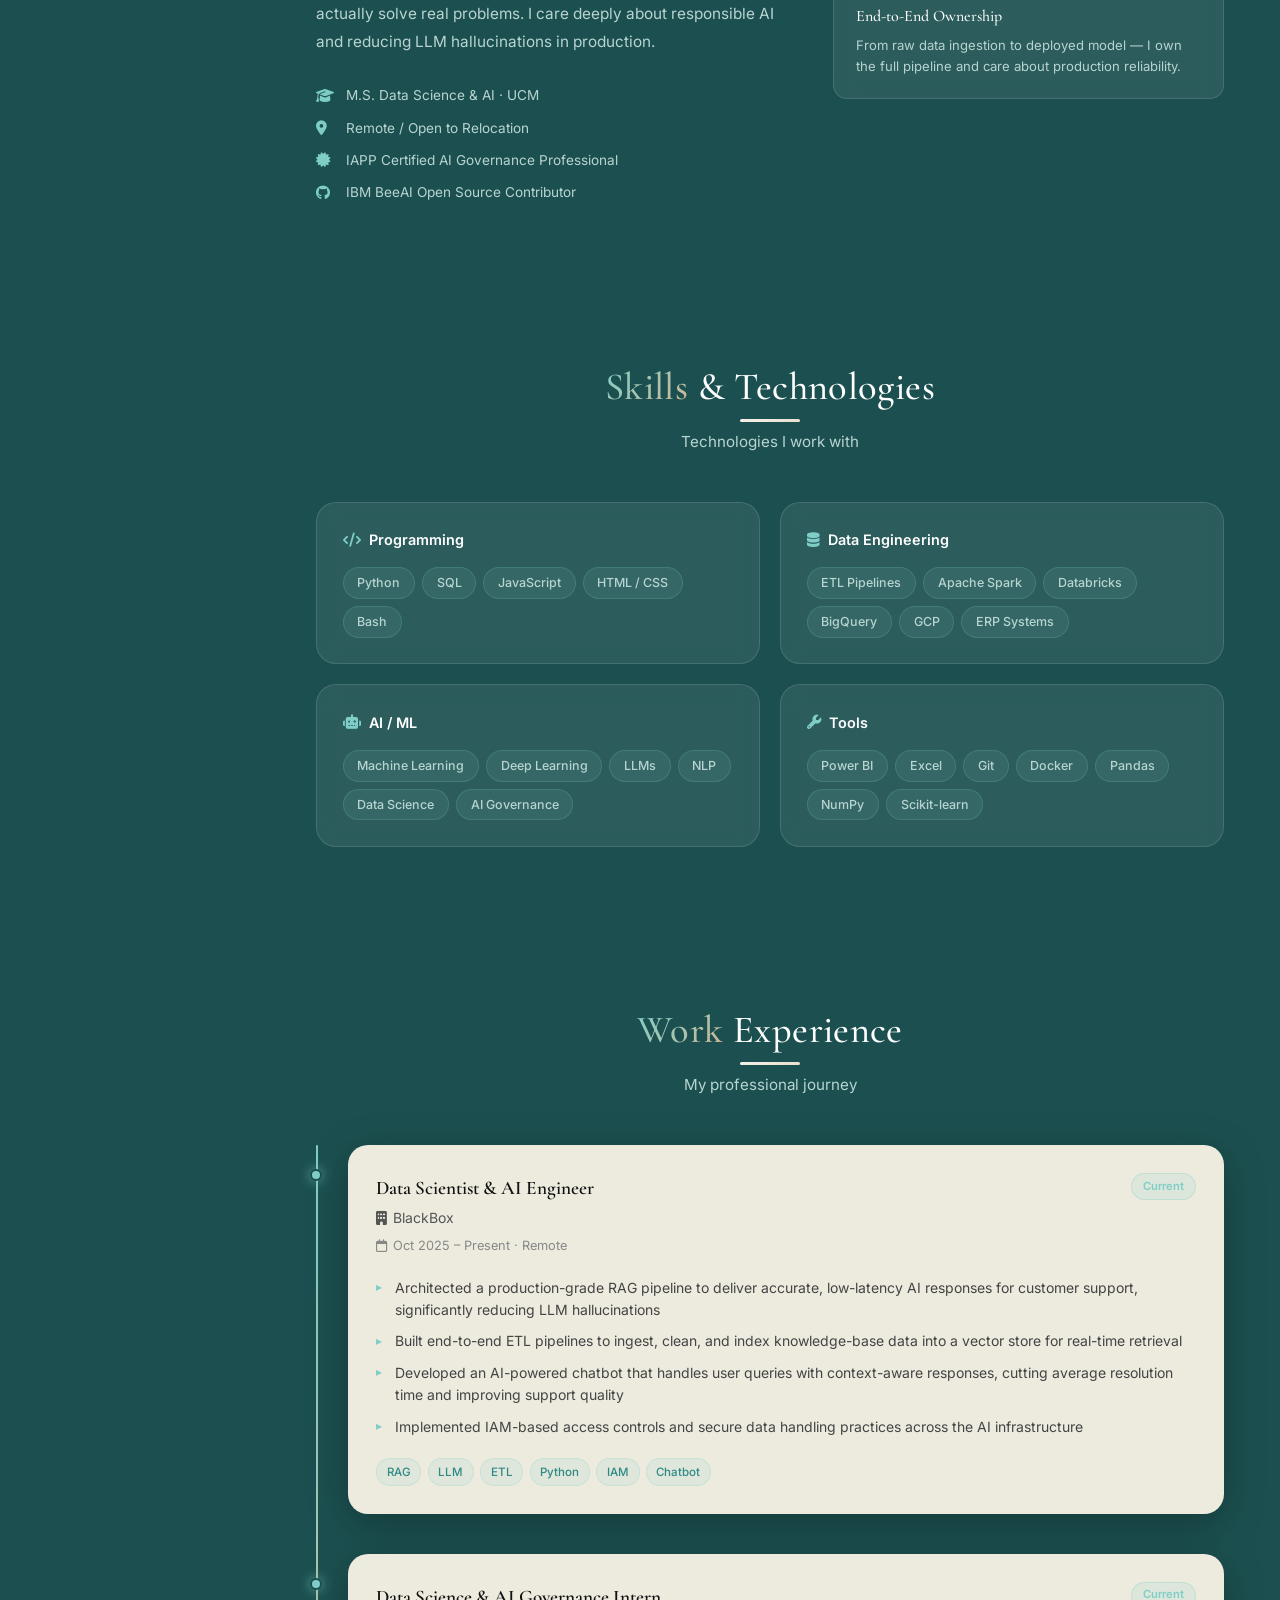
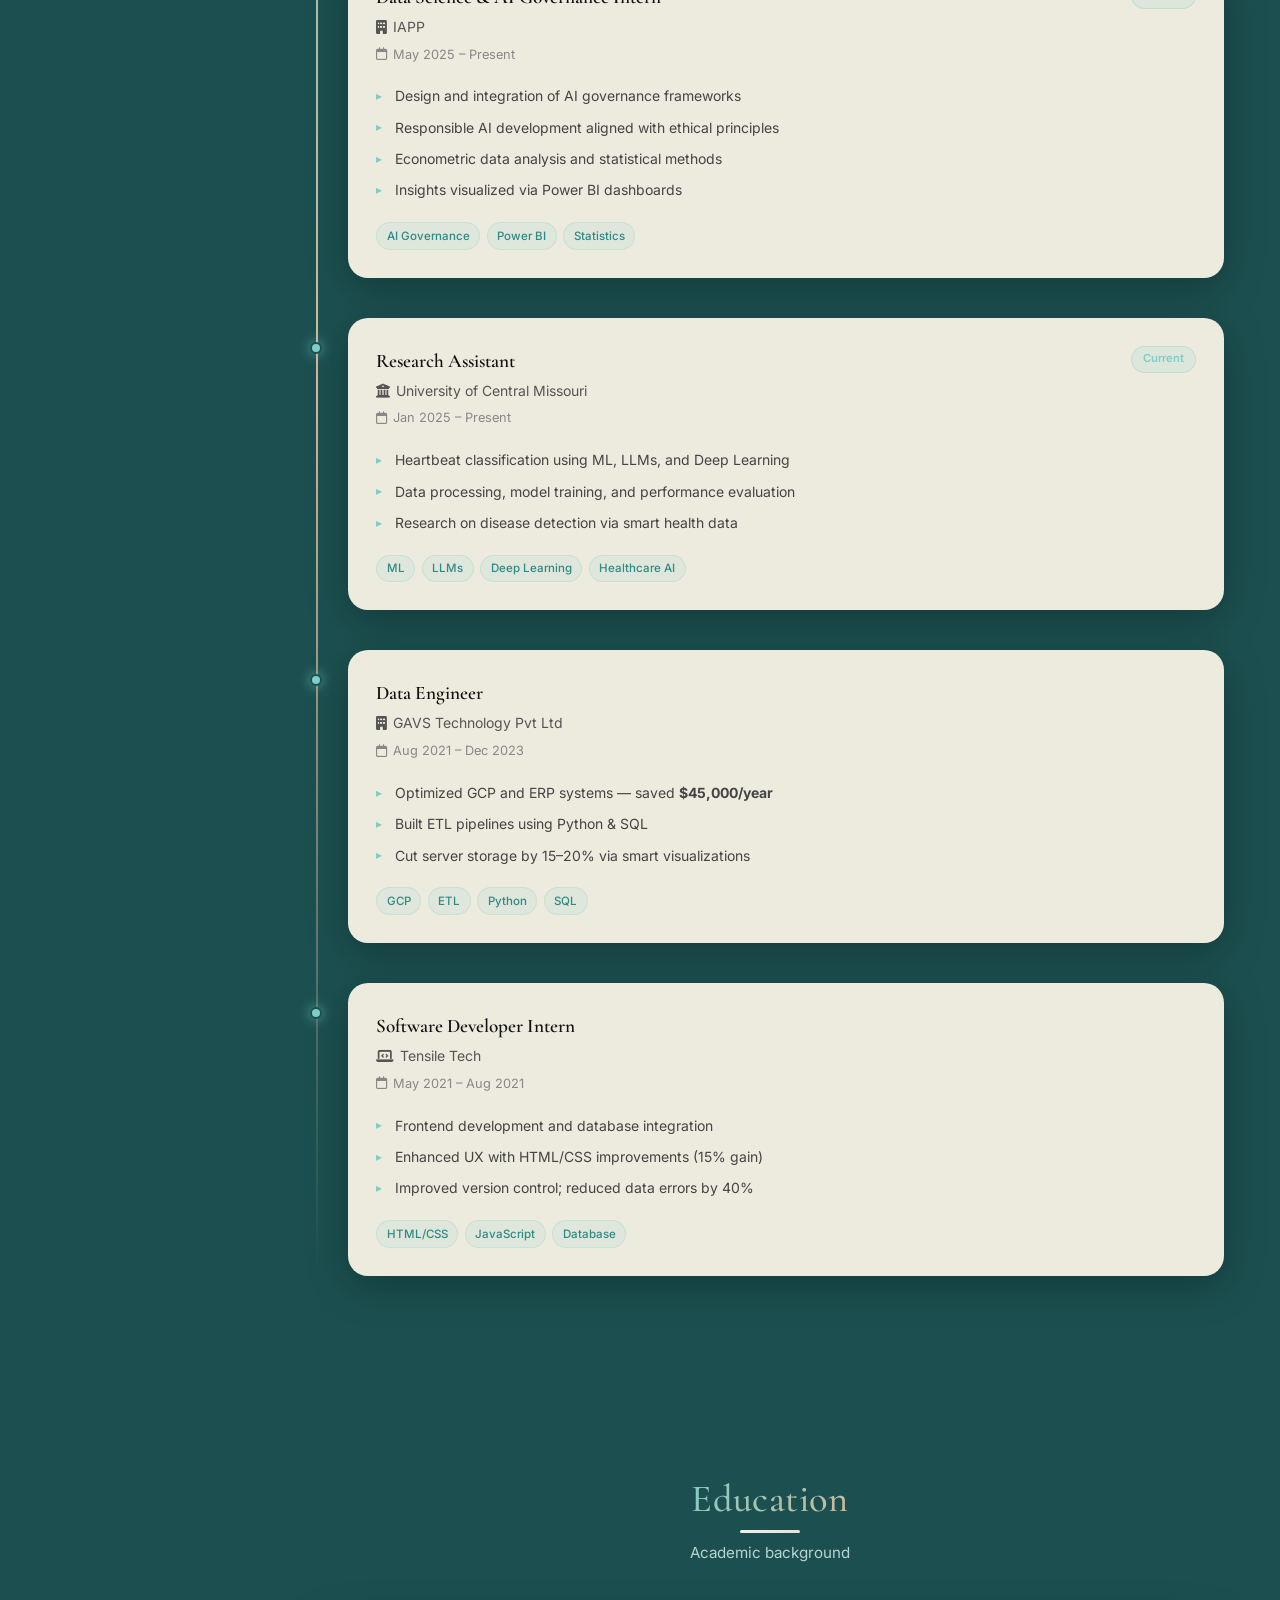
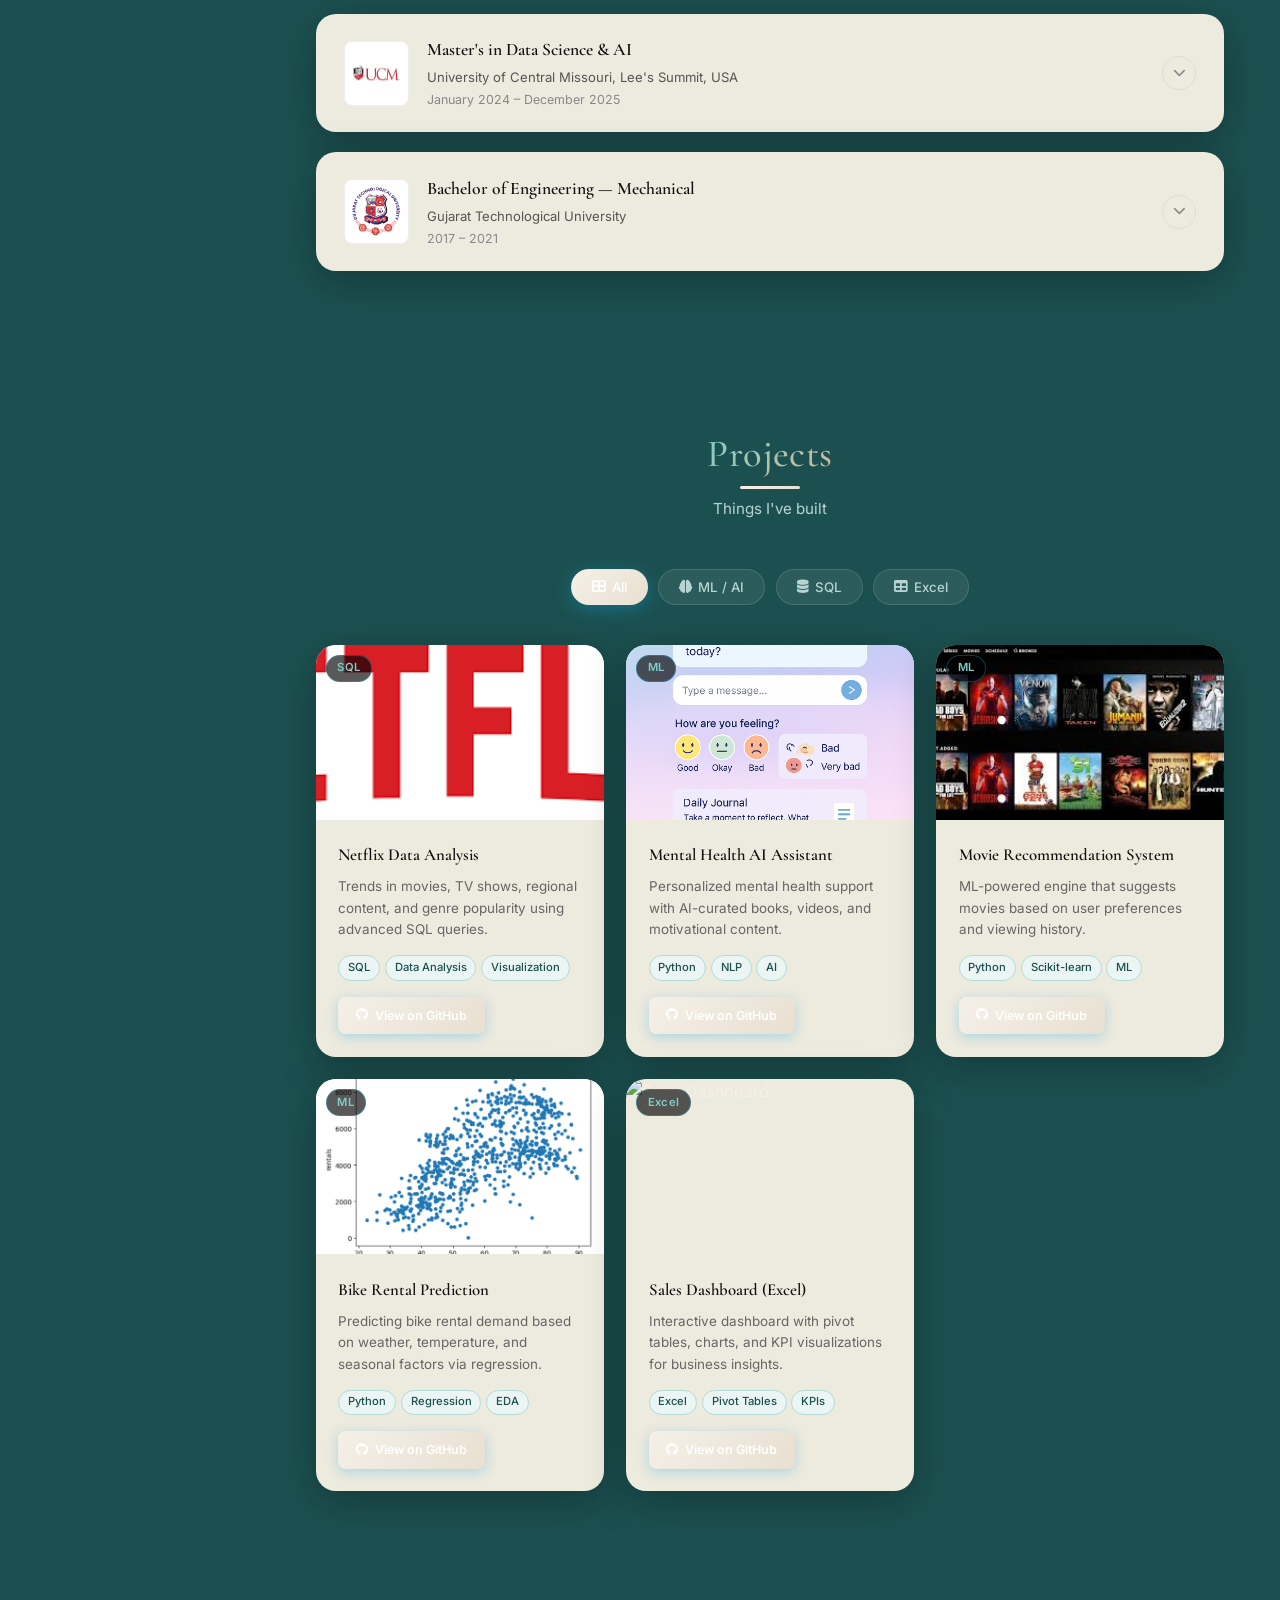
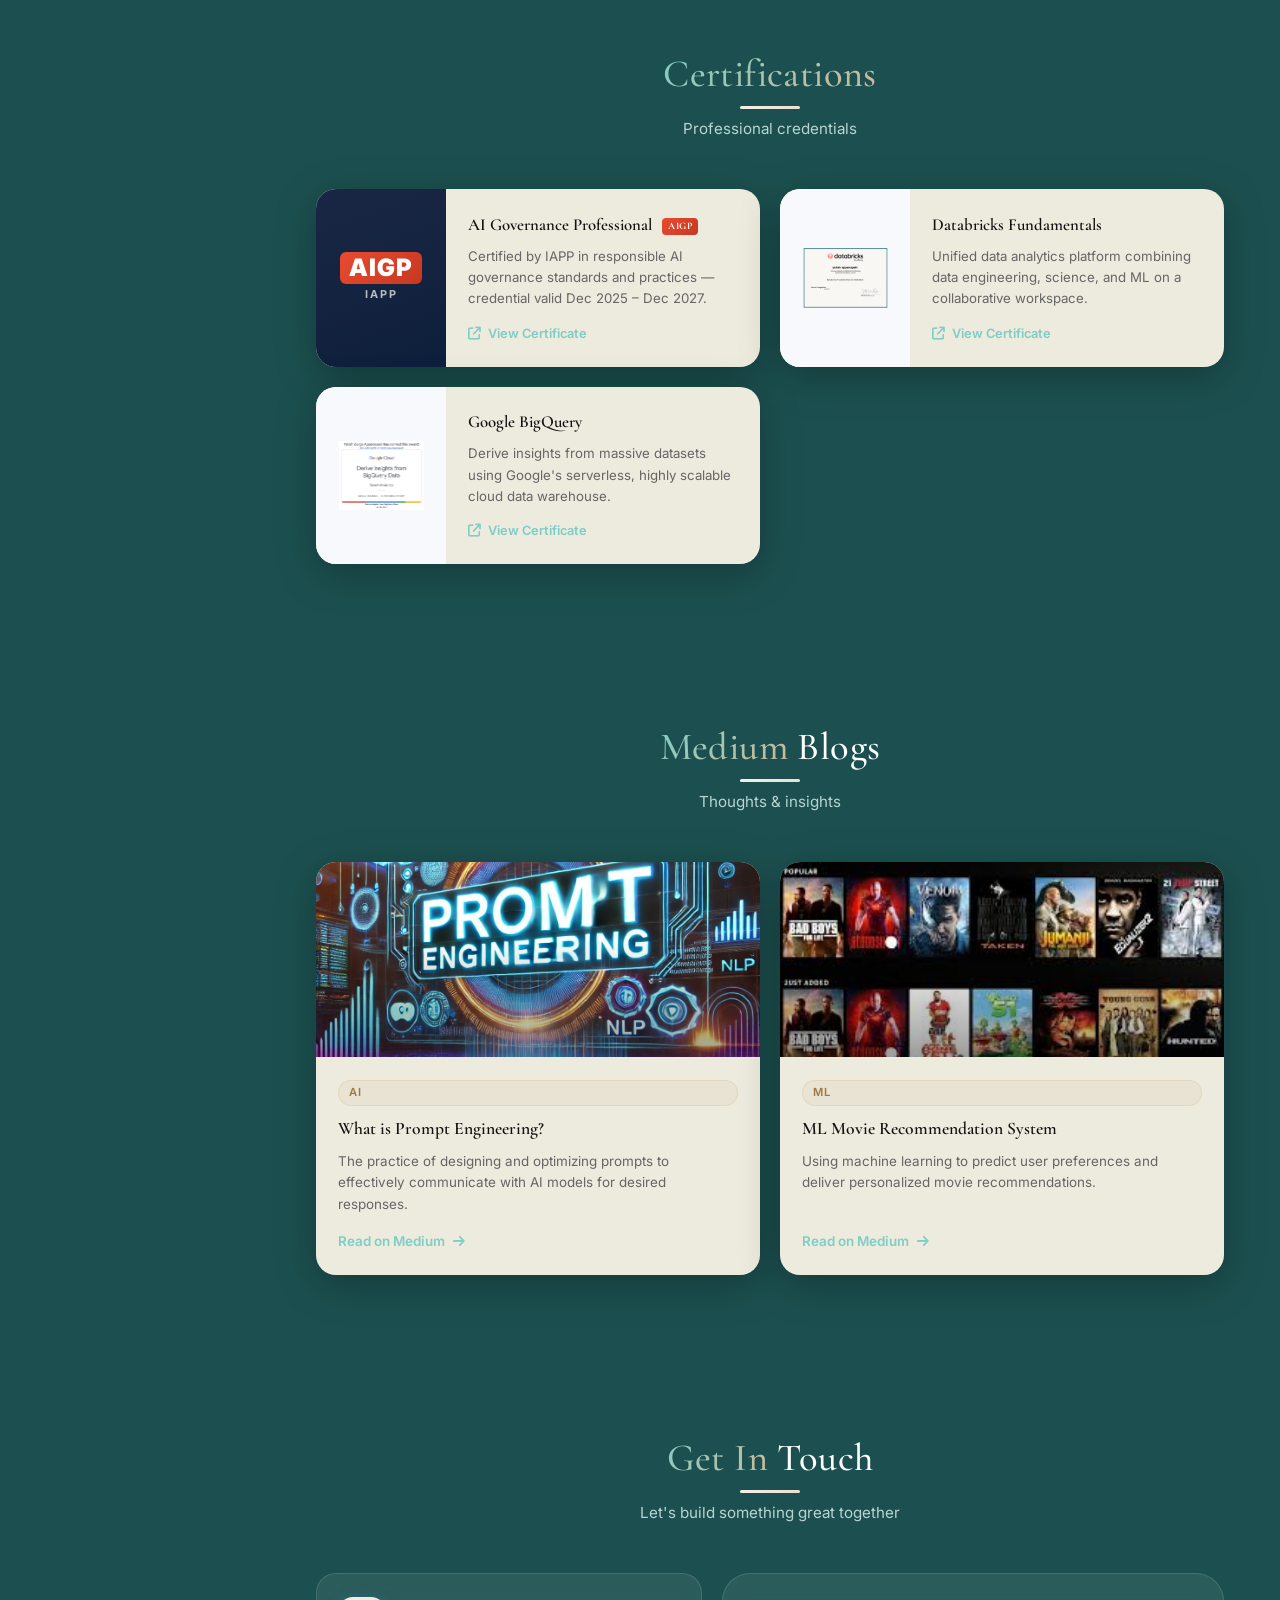
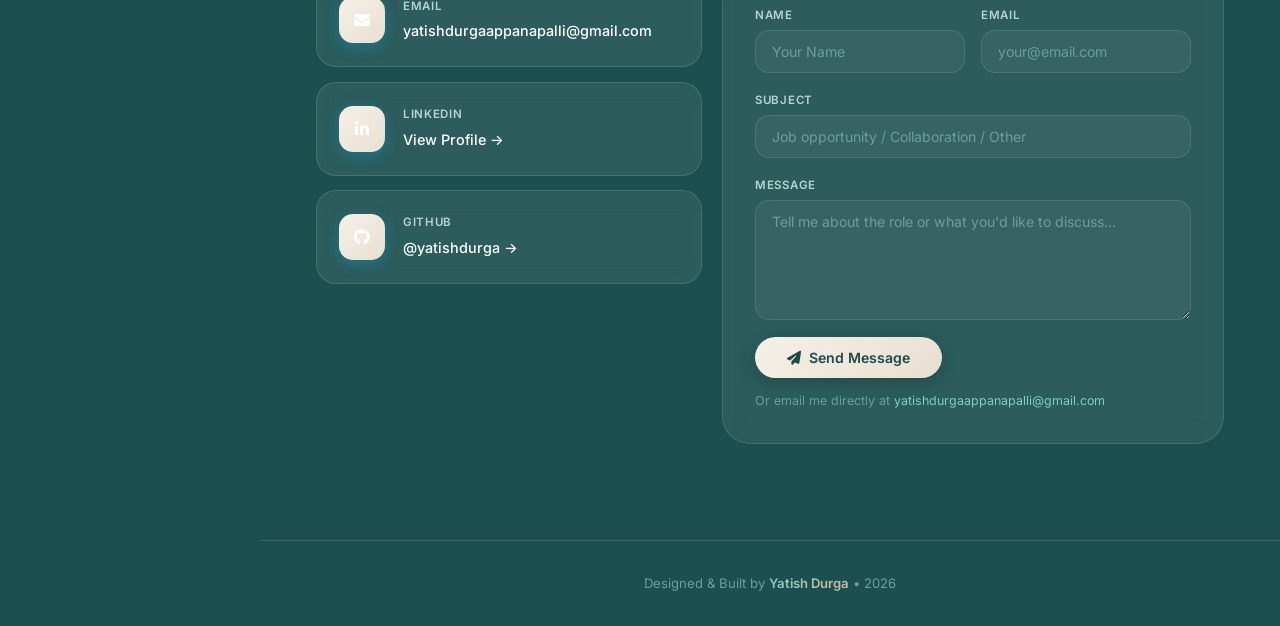
==== commit 4c4ee19a: "Update statistics and download link in index.html" ====
--- a/index.html
+++ b/index.html
@@ -107,7 +107,7 @@
                 </div>
                 <p class="hero-bio">Building intelligent data pipelines and ML systems. Passionate about turning raw data into actionable insights and AI-driven solutions.</p>
                 <div class="hero-actions">
-                    <a href="Images/Yatish Durga A .pdf" class="btn btn-primary" download>
+                    
                     </a>
                     <a href="#contact" class="btn btn-outline">
                         <i class="fa-solid fa-paper-plane"></i> Contact Me
@@ -218,7 +218,7 @@
                 <p class="stat-label">Years Experience</p>
             </div>
             <div class="stat-item">
-                <div><span class="stat-number" data-count="5">0</span><span class="stat-suffix">+</span></div>
+                <div><span class="stat-number" data-count="6">0</span><span class="stat-suffix">+</span></div>
                 <p class="stat-label">Projects Built</p>
             </div>
             <div class="stat-item">
@@ -226,7 +226,7 @@
                 <p class="stat-label">Cost Saved (USD)</p>
             </div>
             <div class="stat-item">
-                <div><span class="stat-number" data-count="3">0</span><span class="stat-suffix">+</span></div>
+                <div><span class="stat-number" data-count="5">0</span><span class="stat-suffix">+</span></div>
                 <p class="stat-label">Certifications</p>
             </div>
         </div>
